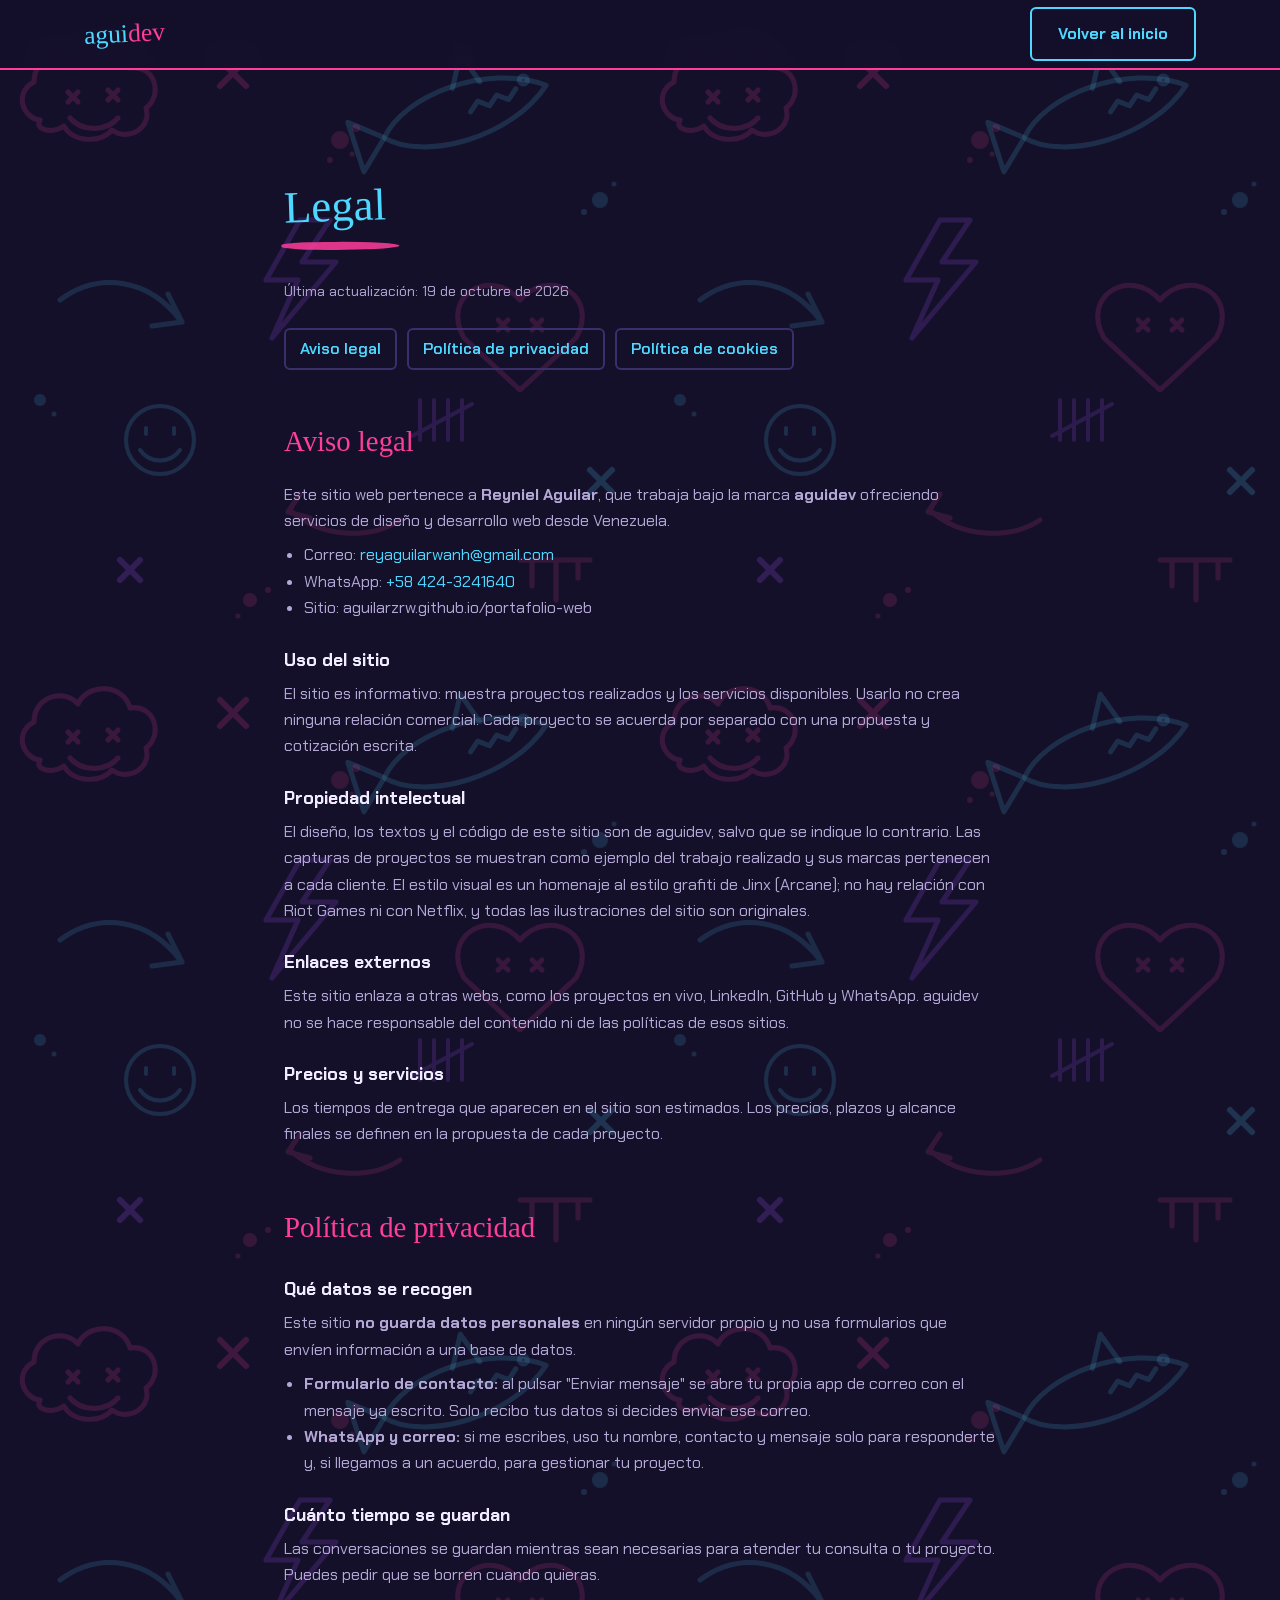
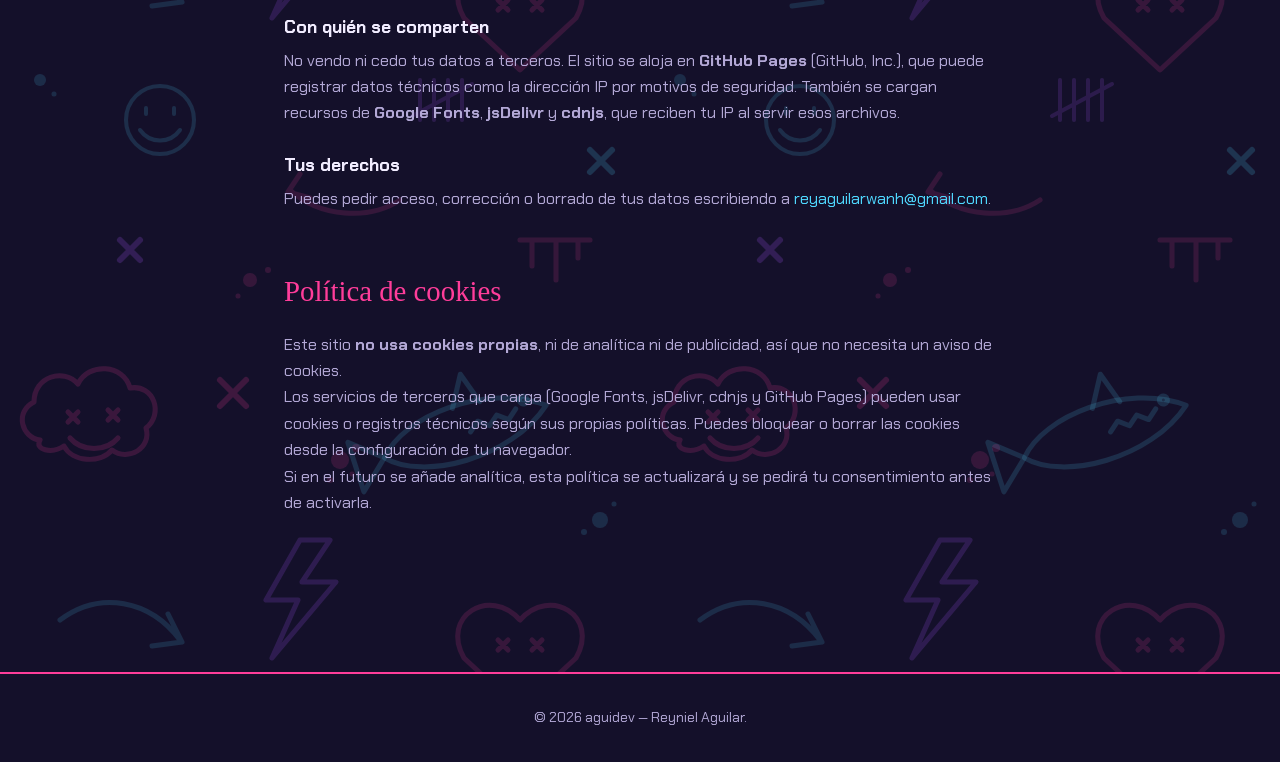
==== legal.html @ 686b88f2 "Fondo grafiti Jinx, nuevo titular, catálogo WhatsApp, página legal, SEO y Open Graph Co-Authored-By:" ====
<!DOCTYPE html>
<html lang="es">
<head>
<meta charset="UTF-8">
<meta name="viewport" content="width=device-width, initial-scale=1.0">
<title>Aviso legal, privacidad y cookies | aguidev</title>
<meta name="description" content="Aviso legal, política de privacidad y política de cookies del sitio de aguidev (Reyniel Aguilar).">
<meta name="robots" content="index, follow">
<meta name="theme-color" content="#14102a">
<link rel="canonical" href="https://aguilarzrw.github.io/portafolio-web/legal.html">
<link rel="stylesheet" href="css/styles.css?v=4">
<link rel="icon" type="image/png" href="assets/img/favicon.png">
<link rel="preconnect" href="https://fonts.googleapis.com">
<link rel="preconnect" href="https://fonts.gstatic.com" crossorigin>
<link href="https://fonts.googleapis.com/css2?family=Chakra+Petch:wght@400;500;600;700&family=Permanent+Marker&display=swap" rel="stylesheet">
</head>
<body>

<header class="navbar">
  <div class="container navbar__inner">
    <a href="./" class="logo">agui<span>dev</span></a>
    <a href="./" class="btn btn--ghost">Volver al inicio</a>
  </div>
</header>

<main class="section legal">
  <div class="container">
    <h1 class="section__title">Legal</h1>
    <p class="legal__updated">Última actualización: 19 de octubre de 2026</p>

    <nav class="legal__toc" aria-label="Secciones">
      <a href="#aviso-legal">Aviso legal</a>
      <a href="#privacidad">Política de privacidad</a>
      <a href="#cookies">Política de cookies</a>
    </nav>

    <section id="aviso-legal">
      <h2>Aviso legal</h2>
      <p>Este sitio web pertenece a <strong>Reyniel Aguilar</strong>, que trabaja
         bajo la marca <strong>aguidev</strong> ofreciendo servicios de diseño y
         desarrollo web desde Venezuela.</p>
      <ul>
        <li>Correo: <a href="mailto:reyaguilarwanh@gmail.com">reyaguilarwanh@gmail.com</a></li>
        <li>WhatsApp: <a href="https://wa.me/584243241640" target="_blank" rel="noopener">+58 424-3241640</a></li>
        <li>Sitio: aguilarzrw.github.io/portafolio-web</li>
      </ul>

      <h3>Uso del sitio</h3>
      <p>El sitio es informativo: muestra proyectos realizados y los servicios
         disponibles. Usarlo no crea ninguna relación comercial. Cada proyecto
         se acuerda por separado con una propuesta y cotización escrita.</p>

      <h3>Propiedad intelectual</h3>
      <p>El diseño, los textos y el código de este sitio son de aguidev, salvo
         que se indique lo contrario. Las capturas de proyectos se muestran como
         ejemplo del trabajo realizado y sus marcas pertenecen a cada cliente.
         El estilo visual es un homenaje al estilo grafiti de Jinx (Arcane); no
         hay relación con Riot Games ni con Netflix, y todas las ilustraciones
         del sitio son originales.</p>

      <h3>Enlaces externos</h3>
      <p>Este sitio enlaza a otras webs, como los proyectos en vivo, LinkedIn,
         GitHub y WhatsApp. aguidev no se hace responsable del contenido ni de
         las políticas de esos sitios.</p>

      <h3>Precios y servicios</h3>
      <p>Los tiempos de entrega que aparecen en el sitio son estimados. Los
         precios, plazos y alcance finales se definen en la propuesta de cada
         proyecto.</p>
    </section>

    <section id="privacidad">
      <h2>Política de privacidad</h2>

      <h3>Qué datos se recogen</h3>
      <p>Este sitio <strong>no guarda datos personales</strong> en ningún
         servidor propio y no usa formularios que envíen información a una base
         de datos.</p>
      <ul>
        <li><strong>Formulario de contacto:</strong> al pulsar "Enviar mensaje" se
            abre tu propia app de correo con el mensaje ya escrito. Solo recibo
            tus datos si decides enviar ese correo.</li>
        <li><strong>WhatsApp y correo:</strong> si me escribes, uso tu nombre,
            contacto y mensaje solo para responderte y, si llegamos a un acuerdo,
            para gestionar tu proyecto.</li>
      </ul>

      <h3>Cuánto tiempo se guardan</h3>
      <p>Las conversaciones se guardan mientras sean necesarias para atender tu
         consulta o tu proyecto. Puedes pedir que se borren cuando quieras.</p>

      <h3>Con quién se comparten</h3>
      <p>No vendo ni cedo tus datos a terceros. El sitio se aloja en
         <strong>GitHub Pages</strong> (GitHub, Inc.), que puede registrar datos
         técnicos como la dirección IP por motivos de seguridad. También se cargan
         recursos de <strong>Google Fonts</strong>, <strong>jsDelivr</strong> y
         <strong>cdnjs</strong>, que reciben tu IP al servir esos archivos.</p>

      <h3>Tus derechos</h3>
      <p>Puedes pedir acceso, corrección o borrado de tus datos escribiendo a
         <a href="mailto:reyaguilarwanh@gmail.com">reyaguilarwanh@gmail.com</a>.</p>
    </section>

    <section id="cookies">
      <h2>Política de cookies</h2>
      <p>Este sitio <strong>no usa cookies propias</strong>, ni de analítica ni
         de publicidad, así que no necesita un aviso de cookies.</p>
      <p>Los servicios de terceros que carga (Google Fonts, jsDelivr, cdnjs y
         GitHub Pages) pueden usar cookies o registros técnicos según sus propias
         políticas. Puedes bloquear o borrar las cookies desde la configuración
         de tu navegador.</p>
      <p>Si en el futuro se añade analítica, esta política se actualizará y se
         pedirá tu consentimiento antes de activarla.</p>
    </section>
  </div>
</main>

<footer class="footer">
  <div class="container">
    <p>&copy; 2026 aguidev — Reyniel Aguilar.</p>
  </div>
</footer>

</body>
</html>
---- css/styles.css ----
/* ===== Variables — estilo Jinx (Arcane): tinta de Zaun + neón rosa/azul ===== */
:root {
  --bg: #14102a;        /* tinta violeta de Zaun */
  --bg-alt: #1c1638;
  --card: #221b44;
  --text: #f1ecff;
  --text-muted: #b3a8d6;
  --accent: #ff3d9a;    /* rosa grafiti */
  --accent-2: #4fd8ff;  /* azul pelo de Jinx */
  --shimmer: #a855ff;   /* morado shimmer */
  --border: #3a2f6b;
  --radius: 6px;
  --max-width: 1160px;
  --font-body: "Chakra Petch", system-ui, -apple-system, Arial, sans-serif;
  --font-display: "Permanent Marker", "Comic Sans MS", cursive;
}

* { box-sizing: border-box; margin: 0; padding: 0; }

html { scroll-behavior: smooth; }

body {
  font-family: var(--font-body);
  background: url("../assets/img/graffiti.svg") 0 0 / 640px, var(--bg);
  color: var(--text);
  line-height: 1.65;
}

img { max-width: 100%; display: block; }
a { color: inherit; text-decoration: none; }

:focus-visible {
  outline: 2px dashed var(--accent-2);
  outline-offset: 3px;
}

::selection { background: var(--accent); color: var(--bg); }

.container {
  max-width: var(--max-width);
  margin: 0 auto;
  padding: 0 24px;
}

/* ===== Navbar ===== */
.navbar {
  position: sticky;
  top: 0;
  z-index: 100;
  background: rgba(20, 16, 42, 0.86);
  backdrop-filter: blur(10px);
  border-bottom: 2px solid var(--accent);
}

.navbar__inner {
  display: flex;
  align-items: center;
  justify-content: space-between;
  height: 68px;
}

.logo {
  font-family: var(--font-display);
  font-size: 1.6rem;
  color: var(--accent-2);
  transform: rotate(-3deg);
  display: inline-block;
}

.logo span { color: var(--accent); }

.nav-links {
  display: flex;
  gap: 28px;
}

.nav-links a {
  font-size: 0.95rem;
  font-weight: 600;
  color: var(--text-muted);
  position: relative;
  padding-bottom: 4px;
  transition: color 0.2s;
}

.nav-links a::after {
  content: "";
  position: absolute;
  left: 0;
  bottom: 0;
  width: 0;
  height: 3px;
  background: var(--accent);
  transform: skewX(-20deg);
  transition: width 0.25s ease;
}

.nav-links a:hover { color: var(--accent-2); }
.nav-links a:hover::after { width: 100%; }

.nav-toggle {
  display: none;
  flex-direction: column;
  gap: 5px;
  background: none;
  border: none;
  cursor: pointer;
}

.nav-toggle span {
  width: 24px;
  height: 2px;
  background: var(--accent-2);
}

/* ===== Hero — la pared de grafiti ===== */
.hero {
  position: relative;
  min-height: 88vh;
  display: flex;
  align-items: center;
  overflow: hidden;
  padding: 64px 0;
  background:
    radial-gradient(circle at 85% 15%, rgba(168, 85, 255, 0.28), transparent 45%),
    radial-gradient(circle at 10% 90%, rgba(255, 61, 154, 0.18), transparent 40%),
    url("../assets/img/graffiti.svg") 120px 80px / 640px,
    var(--bg);
}

.hero-doodle {
  position: absolute;
  fill: none;
  stroke: var(--accent);
  stroke-width: 6;
  stroke-linecap: round;
  stroke-linejoin: round;
  opacity: 0.5;
  pointer-events: none;
  z-index: 0;
  width: 300px;
  top: 2%;
  left: 38%;
  transform: rotate(12deg);
  filter: drop-shadow(0 0 10px rgba(255, 61, 154, 0.6));
  stroke-dasharray: 1400;
  stroke-dashoffset: 1400;
  animation: spray 1.6s 0.5s ease-out forwards;
}

.hero-doodle--x {
  width: 90px;
  top: auto;
  left: 3%;
  bottom: 6%;
  stroke: var(--accent-2);
  stroke-width: 10;
  transform: rotate(-8deg);
  filter: drop-shadow(0 0 8px rgba(79, 216, 255, 0.6));
  animation-delay: 1.6s;
}

@keyframes spray { to { stroke-dashoffset: 0; } }

.hero__inner {
  position: relative;
  z-index: 1;
  display: grid;
  grid-template-columns: 1fr 1.05fr;
  gap: 56px;
  align-items: center;
}

.hero__title {
  font-family: var(--font-display);
  font-weight: 400;
  font-size: clamp(2.3rem, 5vw, 3.9rem);
  line-height: 1.12;
  color: var(--accent-2);
  text-shadow: 3px 3px 0 var(--accent);
  transform: rotate(-2deg);
}

.hero__hi {
  display: block;
  font-size: 0.5em;
  color: var(--text);
  text-shadow: none;
  margin-bottom: 10px;
}

.hero__text {
  margin-top: 28px;
  color: var(--text-muted);
  max-width: 460px;
  font-size: 1.05rem;
  line-height: 1.7;
}

.hero__actions {
  display: flex;
  gap: 16px;
  margin-top: 32px;
  flex-wrap: wrap;
}

/* Capturas apiladas como pósters pegados en la pared */
.hero__stack {
  position: relative;
  display: block;
  aspect-ratio: 1200 / 760;
}

.hero__shot {
  position: absolute;
  width: 88%;
  height: auto;
  border: 3px solid var(--text);
  border-radius: var(--radius);
  transition: transform 0.25s ease;
}

.hero__shot--back {
  top: 0;
  right: 0;
  transform: rotate(5deg);
  box-shadow: 8px 8px 0 var(--shimmer);
}

.hero__shot--front {
  bottom: 0;
  left: 0;
  transform: rotate(-4deg);
  box-shadow: 8px 8px 0 var(--accent);
}

.hero__stack:hover .hero__shot--back  { transform: rotate(8deg) translate(10px, -10px); }
.hero__stack:hover .hero__shot--front { transform: rotate(-6deg) translate(-10px, 6px); }

.hero__sticker {
  position: absolute;
  right: 2%;
  bottom: 4%;
  z-index: 2;
  font-family: var(--font-display);
  font-size: 1.15rem;
  color: var(--bg);
  background: var(--accent-2);
  padding: 8px 16px;
  border-radius: var(--radius);
  transform: rotate(-8deg);
  box-shadow: 4px 4px 0 var(--accent);
}

/* RGB partido estilo flashback (lo activa JS) */
.is-glitching {
  animation: glitch 0.5s steps(2, end);
}

@keyframes glitch {
  0%   { text-shadow: -6px 0 var(--accent), 6px 0 var(--accent-2); translate: 4px 0; }
  25%  { text-shadow: 5px 2px var(--accent), -5px -2px var(--accent-2); translate: -6px 1px; clip-path: inset(10% 0 40% 0); }
  50%  { text-shadow: -3px 0 var(--shimmer), 3px 0 var(--accent-2); translate: 3px -1px; clip-path: inset(50% 0 5% 0); }
  75%  { text-shadow: 4px 0 var(--accent), -4px 0 var(--accent-2); translate: -2px 0; clip-path: none; }
  100% { text-shadow: 3px 3px 0 var(--accent); translate: 0 0; }
}

/* Destello de pantalla completa del "shock" inicial */
.shock {
  position: fixed;
  inset: 0;
  z-index: 200;
  pointer-events: none;
  opacity: 0;
  background:
    repeating-linear-gradient(0deg, rgba(0, 0, 0, 0.25) 0 2px, transparent 2px 4px),
    linear-gradient(115deg, var(--accent), var(--shimmer) 50%, var(--accent-2));
  mix-blend-mode: screen;
}

/* ===== Buttons ===== */
.btn {
  display: inline-block;
  padding: 12px 26px;
  border-radius: var(--radius);
  font-family: var(--font-body);
  font-weight: 700;
  font-size: 0.98rem;
  transition: transform 0.15s, box-shadow 0.15s, background 0.2s, color 0.2s;
}

.btn--primary {
  background: var(--accent);
  color: var(--bg);
  box-shadow: 4px 4px 0 var(--accent-2);
}

.btn--primary:hover {
  transform: translate(-2px, -2px) rotate(-1deg);
  box-shadow: 6px 6px 0 var(--accent-2);
}

.btn--ghost {
  border: 2px solid var(--accent-2);
  color: var(--accent-2);
  background: transparent;
}

.btn--ghost:hover {
  background: var(--accent-2);
  color: var(--bg);
  transform: rotate(1deg);
}

/* ===== Casos de proyectos ===== */
.case {
  display: grid;
  grid-template-columns: 1.25fr 1fr;
  gap: 48px;
  align-items: center;
  margin-bottom: 96px;
}

.case:last-child { margin-bottom: 0; }

.case--flip .case__media { order: 2; }

.case__media {
  display: block;
  border: 2px solid var(--accent-2);
  border-radius: var(--radius);
  overflow: hidden;
  background: var(--card);
  box-shadow: 10px 10px 0 var(--accent-2);
  transform: rotate(-1.2deg);
  transition: transform 0.2s ease, box-shadow 0.2s ease;
}

.case--flip .case__media {
  border-color: var(--accent);
  box-shadow: 10px 10px 0 var(--accent);
  transform: rotate(1.2deg);
}

.case__media:hover { transform: rotate(0) translate(-3px, -3px); }

.case__media img {
  width: 100%;
  height: auto;
  transition: filter 0.2s;
}

.case__media:hover img { animation: img-glitch 0.4s steps(2, end); }

@keyframes img-glitch {
  0%   { filter: hue-rotate(80deg) saturate(2); translate: 6px 0; }
  50%  { filter: invert(0.15) hue-rotate(-60deg); translate: -6px 0; }
  100% { filter: none; translate: 0 0; }
}

.case__bar {
  display: flex;
  align-items: center;
  gap: 6px;
  padding: 9px 14px;
  font-size: 0.8rem;
  color: var(--text-muted);
  background: var(--bg-alt);
  border-bottom: 2px solid var(--border);
  white-space: nowrap;
  overflow: hidden;
  text-overflow: ellipsis;
}

.case__bar i {
  width: 10px;
  height: 10px;
  flex: 0 0 10px;
  border-radius: 50%;
  background: var(--border);
}

.case__bar i:first-child { background: var(--accent); }
.case__bar i:nth-child(2) { background: var(--shimmer); margin-right: 8px; }
.case__bar i:nth-child(3) { display: none; }

.case__type {
  font-family: var(--font-display);
  color: var(--accent);
  font-size: 1.05rem;
  margin-bottom: 4px;
}

.case__body h3 {
  font-size: clamp(1.5rem, 2.6vw, 2rem);
  line-height: 1.15;
  margin-bottom: 14px;
}

.case__body > p:not(.case__type) {
  color: var(--text-muted);
  max-width: 46ch;
}

.case__tags {
  list-style: none;
  display: flex;
  flex-wrap: wrap;
  gap: 8px;
  margin: 20px 0 26px;
}

.case__tags li {
  font-size: 0.85rem;
  font-weight: 600;
  padding: 4px 12px;
  border: 1.5px solid var(--border);
  border-radius: var(--radius);
  color: var(--accent-2);
}

/* ===== Sections ===== */
.section {
  position: relative;
  overflow: hidden;
  padding: 100px 0;
}

.section--alt {
  background: url("../assets/img/graffiti.svg") 320px 200px / 640px, var(--bg-alt);
  border-top: 2px dashed var(--border);
  border-bottom: 2px dashed var(--border);
}

.section__title {
  font-family: var(--font-display);
  font-weight: 400;
  font-size: clamp(2rem, 4.5vw, 2.8rem);
  color: var(--accent-2);
  display: inline-block;
  rotate: -2deg;
  margin-bottom: 36px;
  position: relative;
}

/* Trazo de spray bajo cada título */
.section__title::after {
  content: "";
  position: absolute;
  left: -4px;
  right: -12px;
  bottom: -6px;
  height: 8px;
  background: var(--accent);
  border-radius: 40% 60% 50% 50%;
  transform: rotate(1.5deg);
  opacity: 0.85;
  z-index: -1;
}

.section__text {
  color: var(--text-muted);
  max-width: 640px;
  margin-bottom: 28px;
  line-height: 1.75;
}

/* Tags de grafiti pintados en la pared */
.tag {
  position: absolute;
  z-index: 0;
  pointer-events: none;
  font-family: var(--font-display);
  font-size: clamp(2.6rem, 7vw, 5.5rem);
  line-height: 1;
  white-space: nowrap;
  color: transparent;
  -webkit-text-stroke: 2px var(--c, var(--accent));
  opacity: 0.35;
  rotate: -10deg;
}

.tag--boom   { --c: var(--accent);   top: 40px;  right: 4%; }
.tag--bang   { --c: var(--accent-2); top: 60px;  right: 6%; rotate: 8deg; }
.tag--was    { --c: var(--shimmer);  bottom: 30px; right: 3%; font-size: clamp(1.8rem, 4vw, 3rem); }

.section > .container { position: relative; z-index: 1; }

/* ===== Skills con iconos ===== */
.skills {
  display: flex;
  flex-wrap: wrap;
  gap: 14px;
}

.skill-item {
  display: flex;
  align-items: center;
  gap: 10px;
  padding: 10px 18px;
  background: var(--card);
  border: 2px solid var(--border);
  border-radius: var(--radius);
  font-size: 0.95rem;
  font-weight: 600;
  transition: transform 0.15s, border-color 0.2s, box-shadow 0.15s;
}

.skill-item i { font-size: 1.3rem; }

.skill-item:nth-child(odd):hover  { transform: rotate(-3deg); border-color: var(--accent);   box-shadow: 4px 4px 0 var(--accent); }
.skill-item:nth-child(even):hover { transform: rotate(3deg);  border-color: var(--accent-2); box-shadow: 4px 4px 0 var(--accent-2); }

/* ===== Servicios ===== */
.services {
  display: grid;
  grid-template-columns: repeat(3, 1fr);
  gap: 24px;
}

.service {
  background: var(--card);
  border: 2px solid var(--border);
  border-top: 6px solid var(--c);
  border-radius: var(--radius);
  padding: 28px 26px;
  display: flex;
  flex-direction: column;
  gap: 10px;
  transition: transform 0.15s, box-shadow 0.15s;
}

.service--pink   { --c: var(--accent); }
.service--blue   { --c: var(--accent-2); }
.service--purple { --c: var(--shimmer); }

.service:hover { transform: translate(-3px, -3px); box-shadow: 6px 6px 0 var(--c); }

.service h3 {
  font-family: var(--font-display);
  font-weight: 400;
  font-size: 1.4rem;
  color: var(--c);
}

.service p { color: var(--text-muted); }

.service .service__meta {
  margin-top: auto;
  padding-top: 12px;
  border-top: 1px dashed var(--border);
  font-size: 0.88rem;
  color: var(--text);
}

.process__title {
  font-size: 1.3rem;
  margin: 64px 0 20px;
}

.process {
  list-style: none;
  counter-reset: step;
  display: grid;
  grid-template-columns: repeat(5, 1fr);
  gap: 16px;
}

.process li {
  counter-increment: step;
  position: relative;
  padding-top: 52px;
  color: var(--text-muted);
  font-size: 0.92rem;
}

.process li::before {
  content: counter(step);
  position: absolute;
  top: 0;
  left: 0;
  font-family: var(--font-display);
  font-size: 2rem;
  line-height: 1;
  color: var(--accent);
}

.process li::after {
  content: "";
  position: absolute;
  top: 16px;
  left: 36px;
  right: -8px;
  border-top: 2px dashed var(--border);
}

.process li:last-child::after { display: none; }

.process strong {
  display: block;
  color: var(--text);
  margin-bottom: 4px;
}

/* ===== Sobre mí ===== */
.about {
  display: grid;
  grid-template-columns: 1.2fr 1fr;
  gap: 48px;
  align-items: center;
}

/* ===== Contact ===== */
.contact-grid {
  display: grid;
  grid-template-columns: repeat(auto-fit, minmax(320px, 1fr));
  gap: 28px;
  align-items: start;
}

.contact-card,
.contact-form {
  background: var(--card);
  border: 2px solid var(--border);
  border-radius: var(--radius);
  padding: 40px;
}

.contact-card__primary {
  display: grid;
  grid-template-columns: repeat(auto-fit, minmax(240px, 1fr));
  gap: 16px;
}

.contact-btn {
  display: flex;
  align-items: center;
  gap: 16px;
  padding: 18px 22px;
  border-radius: var(--radius);
  color: var(--bg);
  transition: transform 0.15s, box-shadow 0.15s;
}

.contact-btn:hover { transform: translate(-2px, -2px) rotate(-1deg); }

.contact-btn__icon {
  width: 42px;
  height: 42px;
  flex: 0 0 42px;
  border: 2px solid currentColor;
  border-radius: var(--radius);
  display: flex;
  align-items: center;
  justify-content: center;
}

.contact-btn__icon svg { width: 22px; height: 22px; }

.contact-btn strong {
  display: block;
  font-size: 0.98rem;
  font-weight: 700;
  line-height: 1.3;
}

.contact-btn em {
  display: block;
  font-style: normal;
  font-size: 0.85rem;
  margin-top: 2px;
  word-break: break-all;
}

.contact-btn--mail {
  background: var(--accent);
  box-shadow: 5px 5px 0 var(--accent-2);
}

.contact-btn--whatsapp {
  background: var(--accent-2);
  box-shadow: 5px 5px 0 var(--accent);
}

.contact-card__secondary {
  display: flex;
  flex-wrap: wrap;
  gap: 12px;
  margin-top: 24px;
  padding-top: 20px;
  border-top: 2px dashed var(--border);
}

.contact-chip {
  display: flex;
  align-items: center;
  gap: 8px;
  padding: 9px 16px;
  border: 2px solid var(--border);
  border-radius: var(--radius);
  font-size: 0.9rem;
  font-weight: 600;
  color: var(--text);
  transition: border-color 0.2s, background 0.2s, color 0.2s, transform 0.15s;
}

.contact-chip svg { width: 16px; height: 16px; }

.contact-chip--active:hover {
  border-color: var(--shimmer);
  background: var(--shimmer);
  color: var(--bg);
  transform: rotate(-2deg);
}

/* ===== Formulario de contacto ===== */
.contact-form {
  display: flex;
  flex-direction: column;
  gap: 18px;
  box-shadow: 8px 8px 0 var(--shimmer);
}

.contact-form__field {
  display: flex;
  flex-direction: column;
  gap: 8px;
}

.contact-form__field label {
  font-size: 0.95rem;
  font-weight: 600;
  color: var(--accent-2);
}

.contact-form__field input,
.contact-form__field textarea {
  font-family: var(--font-body);
  font-size: 0.98rem;
  color: var(--text);
  background: var(--bg);
  border: 2px solid var(--border);
  border-radius: var(--radius);
  padding: 12px 16px;
  resize: vertical;
  transition: border-color 0.2s, box-shadow 0.2s;
}

.contact-form__field input::placeholder,
.contact-form__field textarea::placeholder { color: #7d72a8; }

.contact-form__field input:focus,
.contact-form__field textarea:focus {
  outline: none;
  border-color: var(--accent);
  box-shadow: 4px 4px 0 var(--accent);
}

.contact-form__submit {
  border: none;
  cursor: pointer;
  align-self: flex-start;
}

.contact-form__note {
  font-size: 0.85rem;
  color: var(--text-muted);
  margin-top: -6px;
}

/* ===== Footer ===== */
.footer {
  padding: 32px 0;
  text-align: center;
  color: var(--text-muted);
  font-size: 0.88rem;
  border-top: 2px solid var(--accent);
  background: var(--bg);
}

.footer__legal {
  display: flex;
  justify-content: center;
  flex-wrap: wrap;
  gap: 8px 20px;
  margin-top: 10px;
}

.footer__legal a:hover { color: var(--accent-2); text-decoration: underline; }

/* ===== Página legal ===== */
.legal .container { max-width: 760px; }

.legal__updated { color: var(--text-muted); font-size: 0.9rem; }

.legal__toc {
  display: flex;
  flex-wrap: wrap;
  gap: 10px;
  margin: 24px 0 48px;
}

.legal__toc a {
  padding: 6px 14px;
  border: 2px solid var(--border);
  border-radius: var(--radius);
  font-weight: 600;
}

.legal__toc a:hover { border-color: var(--accent); color: var(--accent); }

.legal section { margin-bottom: 56px; scroll-margin-top: 90px; }

.legal h2 {
  font-family: var(--font-display);
  font-weight: 400;
  font-size: 1.8rem;
  color: var(--accent);
  margin-bottom: 16px;
}

.legal h3 { font-size: 1.1rem; margin: 24px 0 6px; }

.legal p,
.legal li { color: var(--text-muted); }

.legal ul { padding-left: 20px; margin: 8px 0; }

.legal a { color: var(--accent-2); }

/* ===== Responsive ===== */
@media (max-width: 960px) {
  .hero__inner,
  .case,
  .about { grid-template-columns: 1fr; }

  .case--flip .case__media { order: 0; }
  .case { gap: 28px; margin-bottom: 72px; }

  .services { grid-template-columns: 1fr 1fr; }
  .process { grid-template-columns: 1fr; gap: 20px; }
  .process li { padding: 0 0 0 52px; }
  .process li::after { display: none; }

  .hero__stack { max-width: 560px; }
  .hero-doodle { width: 200px; left: auto; right: 2%; opacity: 0.3; }
  .hero-doodle--x { display: none; }
}

@media (max-width: 768px) {
  .nav-links {
    position: fixed;
    top: 68px;
    left: 0;
    right: 0;
    flex-direction: column;
    background: var(--bg);
    padding: 20px 24px;
    border-bottom: 2px solid var(--accent);
    transform: translateY(-150%);
    transition: transform 0.25s ease;
  }

  .nav-links.is-open { transform: translateY(0); }

  .nav-toggle { display: flex; }

  .hero {
    padding: 40px 0 56px;
    min-height: auto;
  }

  .section { padding: 72px 0; }

  .services { grid-template-columns: 1fr; }

  .contact-card,
  .contact-form { padding: 28px 22px; }

  .contact-grid { grid-template-columns: 1fr; }
}

@media (prefers-reduced-motion: reduce) {
  html { scroll-behavior: auto; }
  .hero-doodle { animation: none; stroke-dashoffset: 0; }
  .is-glitching, .case__media:hover img { animation: none; }
  *, *::before, *::after { transition-duration: 0.01ms !important; }
}
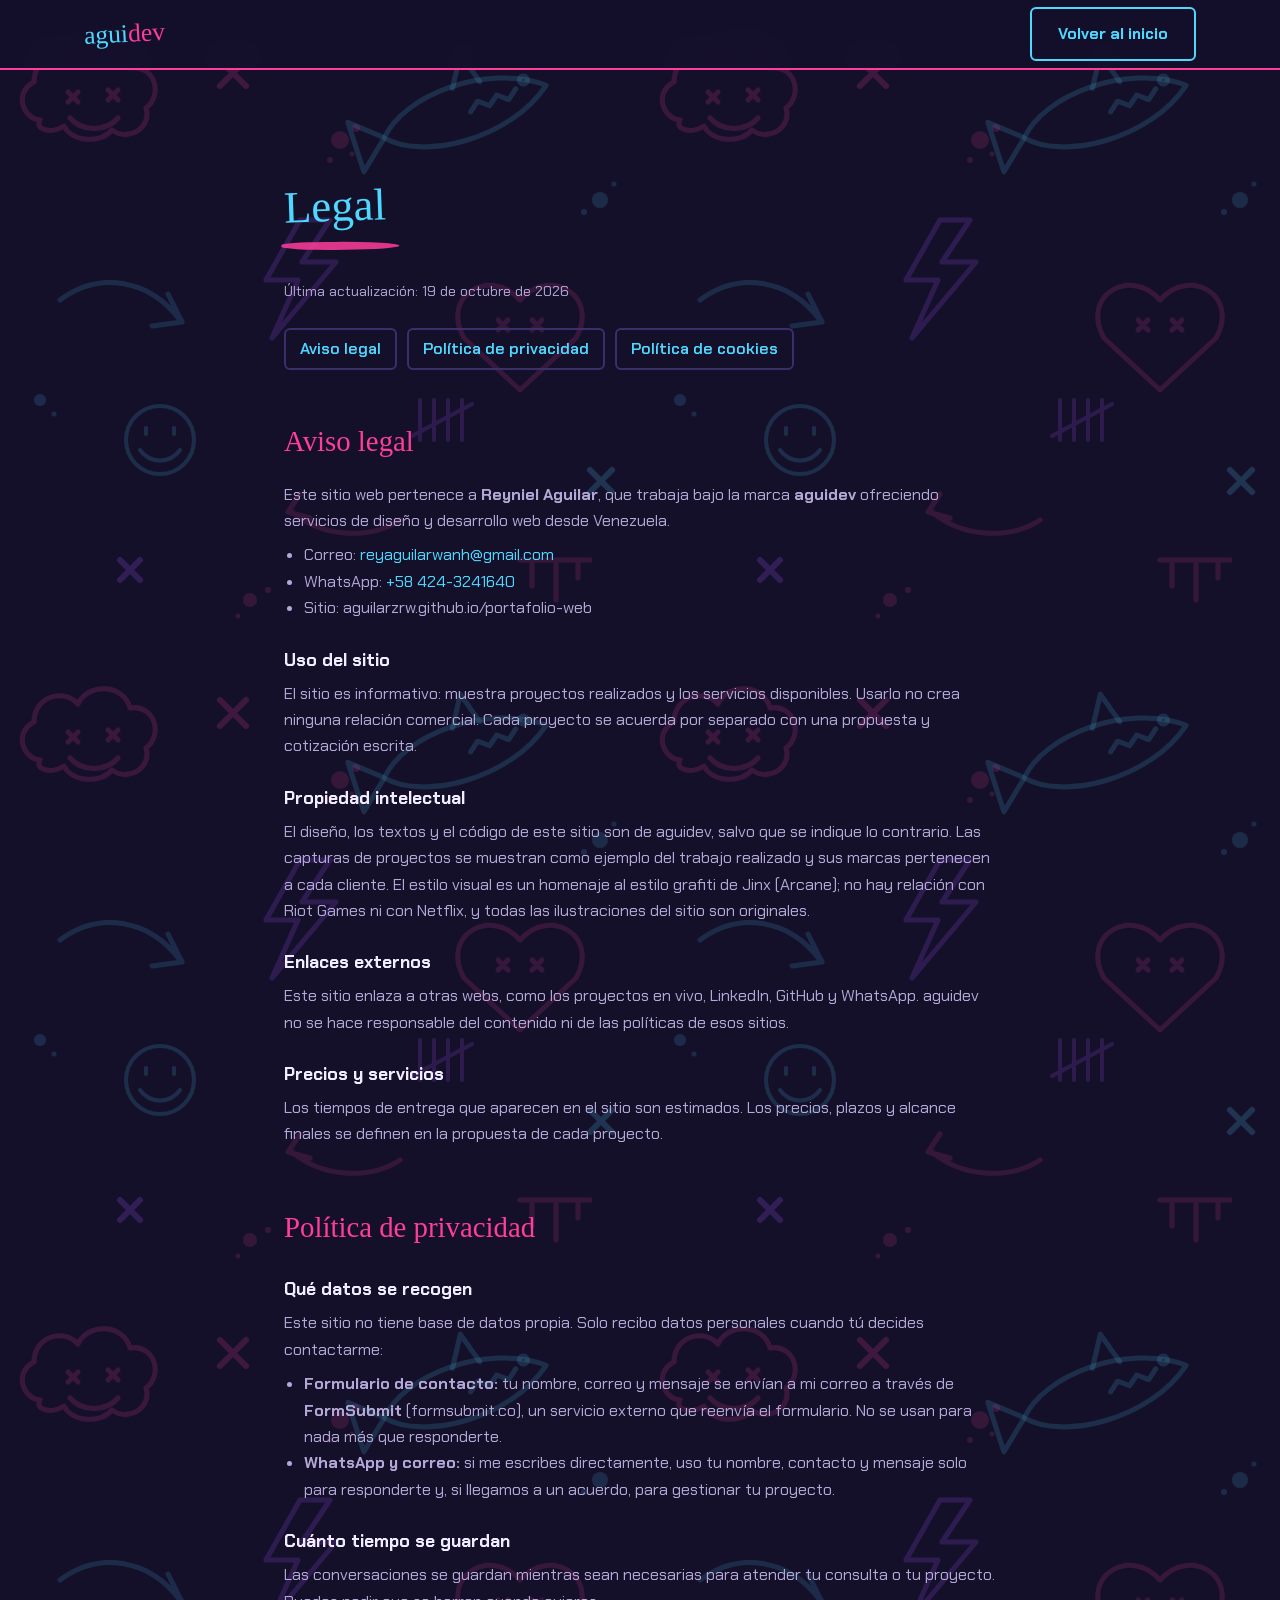
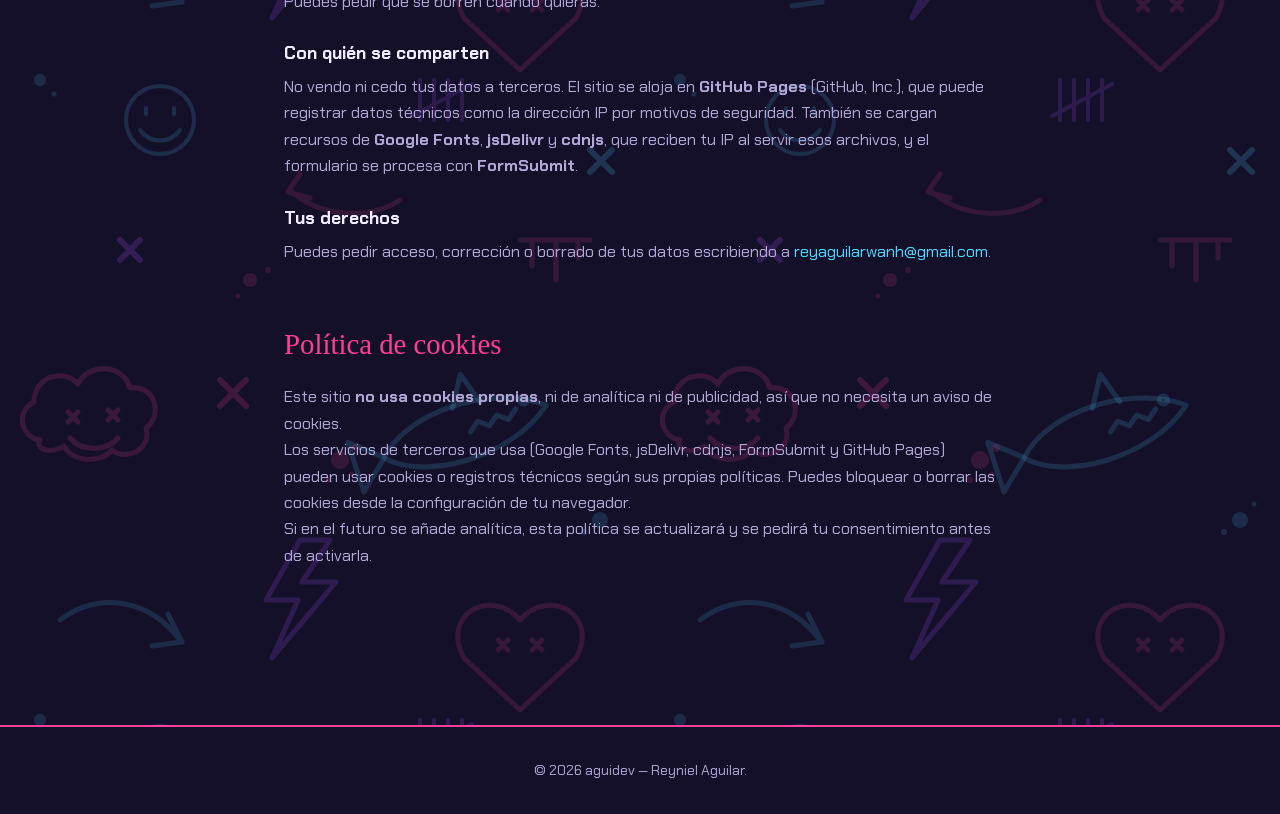
==== commit 482558e2: "Formulario que envía al correo con FormSubmit, barra de scroll neón y privacidad actualizada Co-Auth" ====
--- a/legal.html
+++ b/legal.html
@@ -8,7 +8,7 @@
 <meta name="robots" content="index, follow">
 <meta name="theme-color" content="#14102a">
 <link rel="canonical" href="https://aguilarzrw.github.io/portafolio-web/legal.html">
-<link rel="stylesheet" href="css/styles.css?v=4">
+<link rel="stylesheet" href="css/styles.css?v=5">
 <link rel="icon" type="image/png" href="assets/img/favicon.png">
 <link rel="preconnect" href="https://fonts.googleapis.com">
 <link rel="preconnect" href="https://fonts.gstatic.com" crossorigin>
@@ -73,16 +73,16 @@
       <h2>Política de privacidad</h2>
 
       <h3>Qué datos se recogen</h3>
-      <p>Este sitio <strong>no guarda datos personales</strong> en ningún
-         servidor propio y no usa formularios que envíen información a una base
-         de datos.</p>
+      <p>Este sitio no tiene base de datos propia. Solo recibo datos personales
+         cuando tú decides contactarme:</p>
       <ul>
-        <li><strong>Formulario de contacto:</strong> al pulsar "Enviar mensaje" se
-            abre tu propia app de correo con el mensaje ya escrito. Solo recibo
-            tus datos si decides enviar ese correo.</li>
-        <li><strong>WhatsApp y correo:</strong> si me escribes, uso tu nombre,
-            contacto y mensaje solo para responderte y, si llegamos a un acuerdo,
-            para gestionar tu proyecto.</li>
+        <li><strong>Formulario de contacto:</strong> tu nombre, correo y mensaje se
+            envían a mi correo a través de <strong>FormSubmit</strong>
+            (formsubmit.co), un servicio externo que reenvía el formulario. No se
+            usan para nada más que responderte.</li>
+        <li><strong>WhatsApp y correo:</strong> si me escribes directamente, uso
+            tu nombre, contacto y mensaje solo para responderte y, si llegamos a
+            un acuerdo, para gestionar tu proyecto.</li>
       </ul>
 
       <h3>Cuánto tiempo se guardan</h3>
@@ -94,7 +94,8 @@
          <strong>GitHub Pages</strong> (GitHub, Inc.), que puede registrar datos
          técnicos como la dirección IP por motivos de seguridad. También se cargan
          recursos de <strong>Google Fonts</strong>, <strong>jsDelivr</strong> y
-         <strong>cdnjs</strong>, que reciben tu IP al servir esos archivos.</p>
+         <strong>cdnjs</strong>, que reciben tu IP al servir esos archivos, y el
+         formulario se procesa con <strong>FormSubmit</strong>.</p>
 
       <h3>Tus derechos</h3>
       <p>Puedes pedir acceso, corrección o borrado de tus datos escribiendo a
@@ -105,8 +106,8 @@
       <h2>Política de cookies</h2>
       <p>Este sitio <strong>no usa cookies propias</strong>, ni de analítica ni
          de publicidad, así que no necesita un aviso de cookies.</p>
-      <p>Los servicios de terceros que carga (Google Fonts, jsDelivr, cdnjs y
-         GitHub Pages) pueden usar cookies o registros técnicos según sus propias
+      <p>Los servicios de terceros que usa (Google Fonts, jsDelivr, cdnjs,
+         FormSubmit y GitHub Pages) pueden usar cookies o registros técnicos según sus propias
          políticas. Puedes bloquear o borrar las cookies desde la configuración
          de tu navegador.</p>
       <p>Si en el futuro se añade analítica, esta política se actualizará y se
--- a/css/styles.css
+++ b/css/styles.css
@@ -33,6 +33,28 @@
   outline: 2px dashed var(--accent-2);
   outline-offset: 3px;
 }
+
+/* Barra de scroll: mecha neón rosa → azul */
+html {
+  scrollbar-color: var(--accent) var(--bg);
+  scrollbar-width: thin;
+}
+
+::-webkit-scrollbar { width: 12px; height: 12px; }
+
+::-webkit-scrollbar-track {
+  background: repeating-linear-gradient(-45deg, var(--bg) 0 8px, var(--bg-alt) 8px 16px);
+  border-left: 1px solid var(--border);
+}
+
+::-webkit-scrollbar-thumb {
+  background: linear-gradient(180deg, var(--accent), var(--shimmer) 55%, var(--accent-2));
+  border: 3px solid var(--bg);
+  border-radius: 2px;
+  box-shadow: 0 0 8px var(--accent);
+}
+
+::-webkit-scrollbar-thumb:hover { background: linear-gradient(180deg, var(--accent-2), var(--accent)); }
 
 ::selection { background: var(--accent); color: var(--bg); }
 
@@ -762,6 +784,14 @@
   align-self: flex-start;
 }
 
+.contact-form__honey { display: none; }
+
+.contact-form__submit:disabled { opacity: 0.7; cursor: wait; }
+
+.contact-form__note.is-ok    { color: var(--accent-2); font-weight: 600; }
+.contact-form__note.is-error { color: var(--accent); font-weight: 600; }
+.contact-form__note a { text-decoration: underline; }
+
 .contact-form__note {
   font-size: 0.85rem;
   color: var(--text-muted);
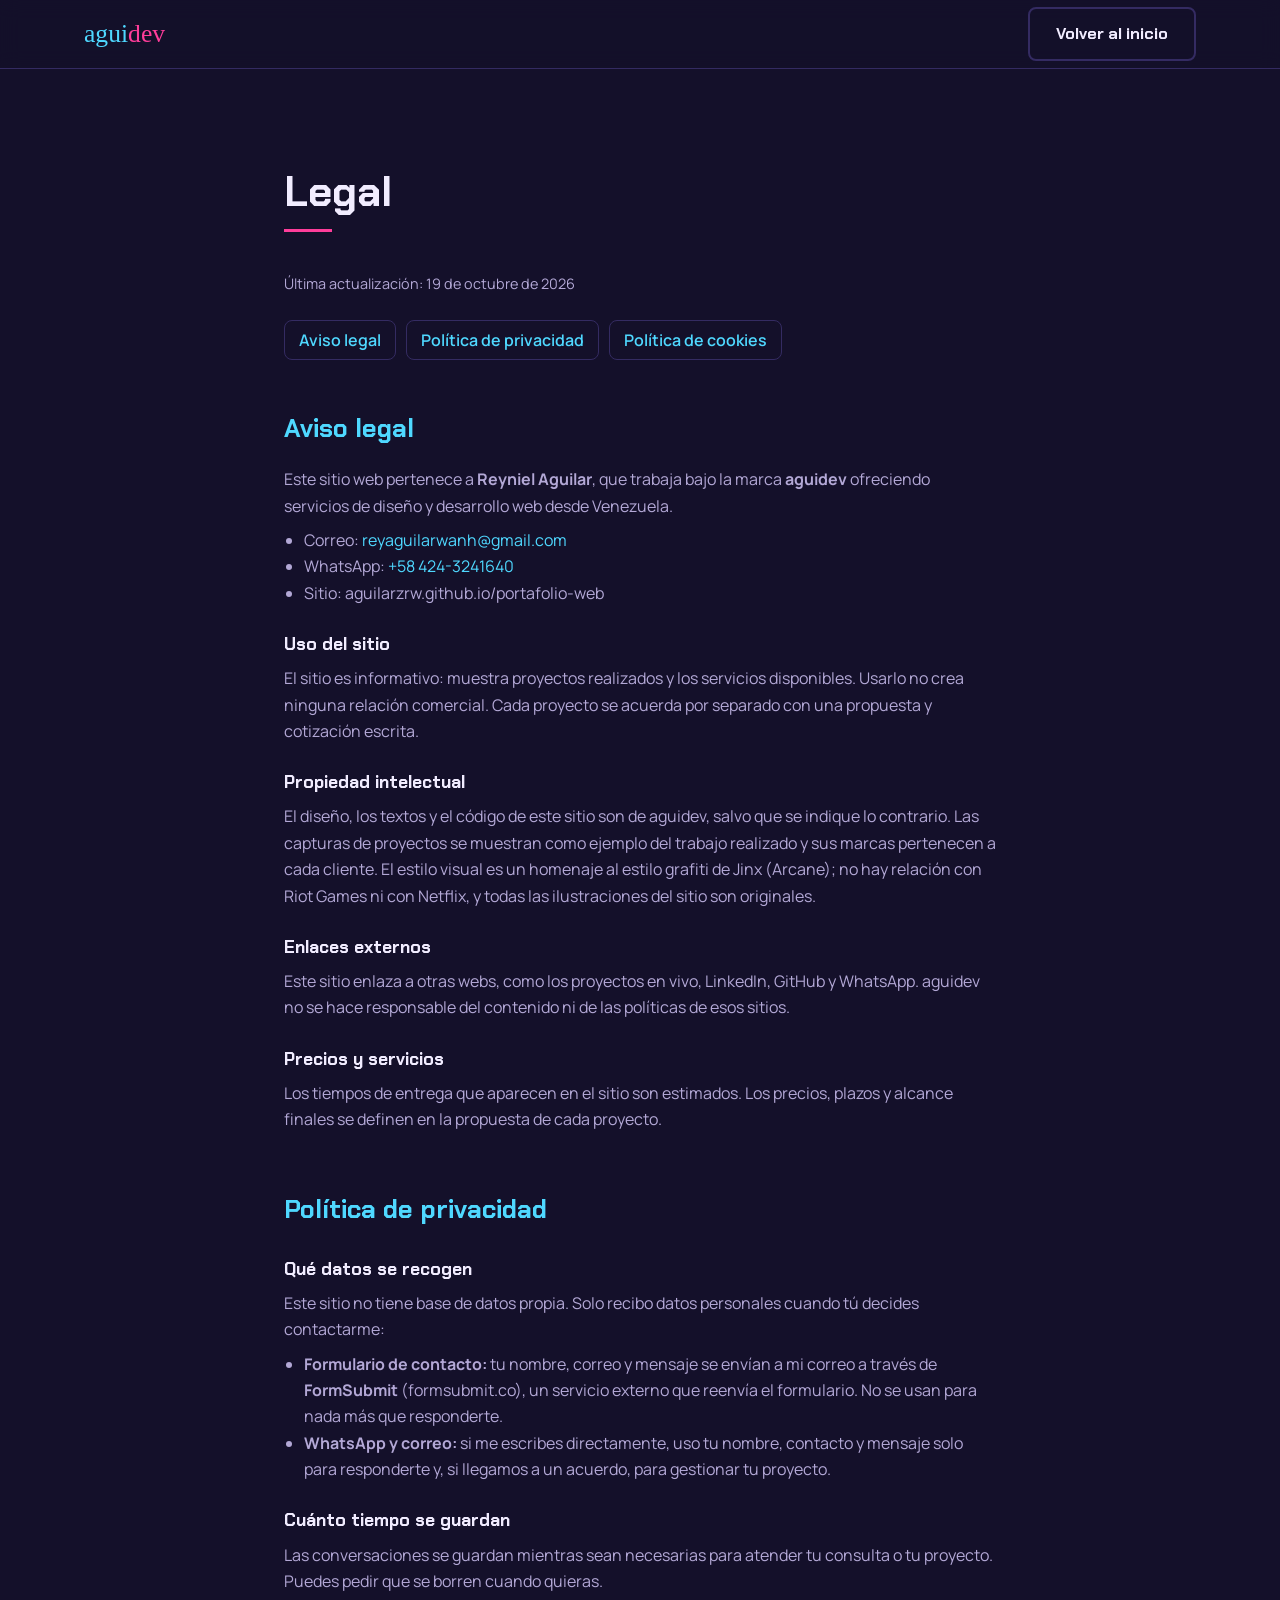
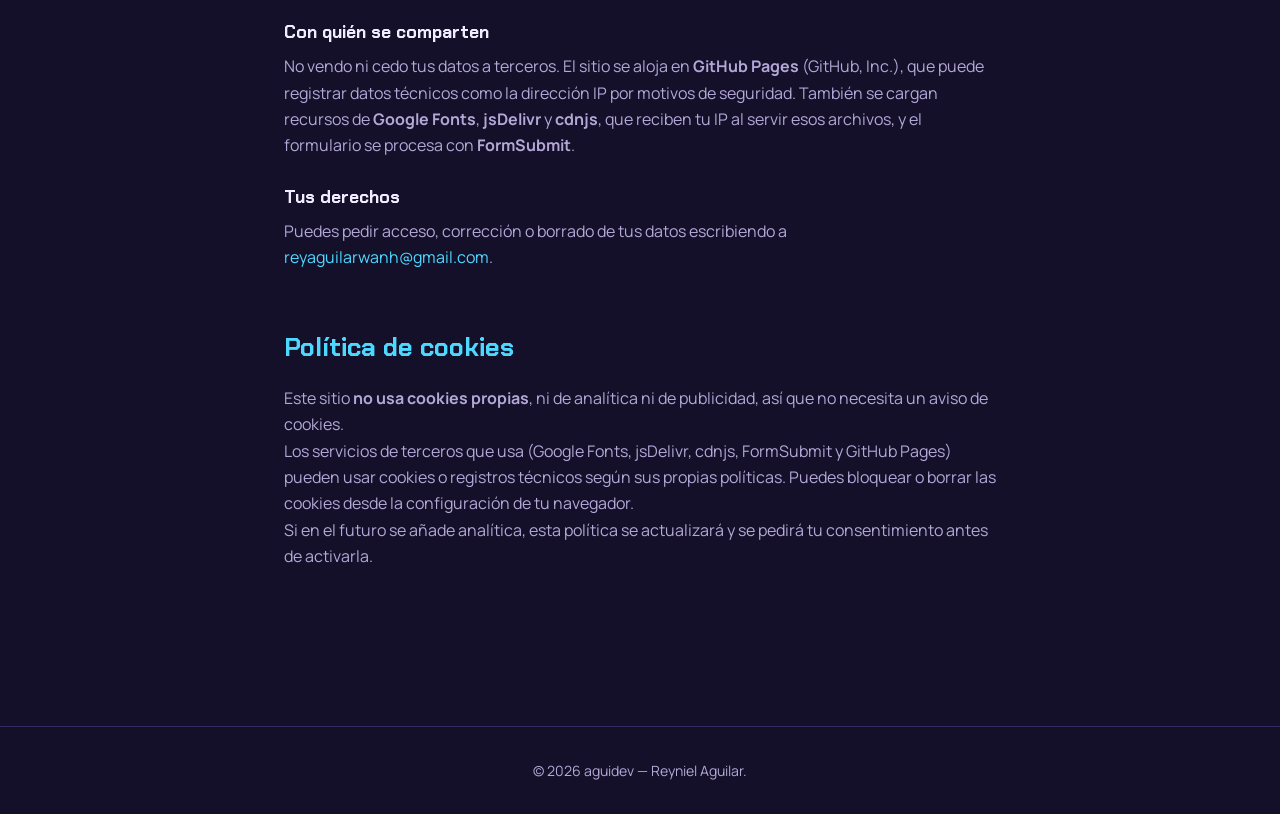
==== commit 3f704c52: "Rediseño Jinx con traje: jerarquía de color, tipografía profesional y movimiento sutil Co-Authored-B" ====
--- a/legal.html
+++ b/legal.html
@@ -8,11 +8,11 @@
 <meta name="robots" content="index, follow">
 <meta name="theme-color" content="#14102a">
 <link rel="canonical" href="https://aguilarzrw.github.io/portafolio-web/legal.html">
-<link rel="stylesheet" href="css/styles.css?v=5">
+<link rel="stylesheet" href="css/styles.css?v=7">
 <link rel="icon" type="image/png" href="assets/img/favicon.png">
 <link rel="preconnect" href="https://fonts.googleapis.com">
 <link rel="preconnect" href="https://fonts.gstatic.com" crossorigin>
-<link href="https://fonts.googleapis.com/css2?family=Chakra+Petch:wght@400;500;600;700&family=Permanent+Marker&display=swap" rel="stylesheet">
+<link href="https://fonts.googleapis.com/css2?family=Chakra+Petch:wght@600;700&family=Manrope:wght@400;500;600;700&family=Permanent+Marker&display=swap" rel="stylesheet">
 </head>
 <body>
 
--- a/css/styles.css
+++ b/css/styles.css
@@ -1,18 +1,19 @@
-/* ===== Variables — estilo Jinx (Arcane): tinta de Zaun + neón rosa/azul ===== */
+/* ===== Variables — Jinx con traje: tinta de Zaun, rosa solo para acciones, azul para detalles ===== */
 :root {
   --bg: #14102a;        /* tinta violeta de Zaun */
-  --bg-alt: #1c1638;
-  --card: #221b44;
+  --bg-alt: #1a1535;
+  --card: #201a40;
   --text: #f1ecff;
   --text-muted: #b3a8d6;
-  --accent: #ff3d9a;    /* rosa grafiti */
-  --accent-2: #4fd8ff;  /* azul pelo de Jinx */
-  --shimmer: #a855ff;   /* morado shimmer */
-  --border: #3a2f6b;
-  --radius: 6px;
+  --accent: #ff3d9a;    /* rosa: botones y llamadas a la acción */
+  --accent-2: #4fd8ff;  /* azul: detalles, etiquetas y enlaces */
+  --shimmer: #a855ff;   /* morado: solo en la barra de scroll y brillos de fondo */
+  --border: #342b62;
+  --radius: 10px;
   --max-width: 1160px;
-  --font-body: "Chakra Petch", system-ui, -apple-system, Arial, sans-serif;
-  --font-display: "Permanent Marker", "Comic Sans MS", cursive;
+  --font-body: "Manrope", system-ui, -apple-system, Arial, sans-serif;
+  --font-heading: "Chakra Petch", system-ui, -apple-system, Arial, sans-serif;
+  --font-marker: "Permanent Marker", "Comic Sans MS", cursive; /* firma: logo y una palabra del titular */
 }
 
 * { box-sizing: border-box; margin: 0; padding: 0; }
@@ -21,16 +22,18 @@
 
 body {
   font-family: var(--font-body);
-  background: url("../assets/img/graffiti.svg") 0 0 / 640px, var(--bg);
+  background: var(--bg);
   color: var(--text);
   line-height: 1.65;
 }
 
+h1, h2, h3 { font-family: var(--font-heading); font-weight: 700; }
+
 img { max-width: 100%; display: block; }
 a { color: inherit; text-decoration: none; }
 
 :focus-visible {
-  outline: 2px dashed var(--accent-2);
+  outline: 2px solid var(--accent-2);
   outline-offset: 3px;
 }
 
@@ -69,9 +72,9 @@
   position: sticky;
   top: 0;
   z-index: 100;
-  background: rgba(20, 16, 42, 0.86);
+  background: rgba(20, 16, 42, 0.88);
   backdrop-filter: blur(10px);
-  border-bottom: 2px solid var(--accent);
+  border-bottom: 1px solid var(--border);
 }
 
 .navbar__inner {
@@ -82,11 +85,9 @@
 }
 
 .logo {
-  font-family: var(--font-display);
+  font-family: var(--font-marker);
   font-size: 1.6rem;
   color: var(--accent-2);
-  transform: rotate(-3deg);
-  display: inline-block;
 }
 
 .logo span { color: var(--accent); }
@@ -111,13 +112,12 @@
   left: 0;
   bottom: 0;
   width: 0;
-  height: 3px;
-  background: var(--accent);
-  transform: skewX(-20deg);
+  height: 2px;
+  background: var(--accent-2);
   transition: width 0.25s ease;
 }
 
-.nav-links a:hover { color: var(--accent-2); }
+.nav-links a:hover { color: var(--text); }
 .nav-links a:hover::after { width: 100%; }
 
 .nav-toggle {
@@ -135,7 +135,19 @@
   background: var(--accent-2);
 }
 
-/* ===== Hero — la pared de grafiti ===== */
+/* ===== Fondo de grafiti: solo en el hero y en contacto, a media opacidad ===== */
+.hero::before,
+#contact::before {
+  content: "";
+  position: absolute;
+  inset: 0;
+  z-index: 0;
+  pointer-events: none;
+  background: url("../assets/img/graffiti.svg") 120px 80px / 640px;
+  opacity: 0.5;
+}
+
+/* ===== Hero ===== */
 .hero {
   position: relative;
   min-height: 88vh;
@@ -144,9 +156,8 @@
   overflow: hidden;
   padding: 64px 0;
   background:
-    radial-gradient(circle at 85% 15%, rgba(168, 85, 255, 0.28), transparent 45%),
-    radial-gradient(circle at 10% 90%, rgba(255, 61, 154, 0.18), transparent 40%),
-    url("../assets/img/graffiti.svg") 120px 80px / 640px,
+    radial-gradient(circle at 85% 15%, rgba(168, 85, 255, 0.24), transparent 45%),
+    radial-gradient(circle at 10% 90%, rgba(255, 61, 154, 0.14), transparent 40%),
     var(--bg);
 }
 
@@ -157,29 +168,16 @@
   stroke-width: 6;
   stroke-linecap: round;
   stroke-linejoin: round;
-  opacity: 0.5;
+  opacity: 0.35;
   pointer-events: none;
   z-index: 0;
   width: 300px;
   top: 2%;
   left: 38%;
-  transform: rotate(12deg);
-  filter: drop-shadow(0 0 10px rgba(255, 61, 154, 0.6));
+  filter: drop-shadow(0 0 10px rgba(255, 61, 154, 0.5));
   stroke-dasharray: 1400;
   stroke-dashoffset: 1400;
-  animation: spray 1.6s 0.5s ease-out forwards;
-}
-
-.hero-doodle--x {
-  width: 90px;
-  top: auto;
-  left: 3%;
-  bottom: 6%;
-  stroke: var(--accent-2);
-  stroke-width: 10;
-  transform: rotate(-8deg);
-  filter: drop-shadow(0 0 8px rgba(79, 216, 255, 0.6));
-  animation-delay: 1.6s;
+  animation: spray 1.6s 0.4s ease-out forwards;
 }
 
 @keyframes spray { to { stroke-dashoffset: 0; } }
@@ -194,29 +192,31 @@
 }
 
 .hero__title {
-  font-family: var(--font-display);
-  font-weight: 400;
-  font-size: clamp(2.3rem, 5vw, 3.9rem);
-  line-height: 1.12;
-  color: var(--accent-2);
-  text-shadow: 3px 3px 0 var(--accent);
-  transform: rotate(-2deg);
+  font-size: clamp(2.2rem, 4.6vw, 3.6rem);
+  line-height: 1.1;
+  letter-spacing: -0.01em;
 }
 
 .hero__hi {
   display: block;
-  font-size: 0.5em;
-  color: var(--text);
-  text-shadow: none;
-  margin-bottom: 10px;
+  font-size: 0.4em;
+  font-weight: 600;
+  letter-spacing: 0;
+  color: var(--accent-2);
+  margin-bottom: 14px;
+}
+
+.hero__boom {
+  font-family: var(--font-marker);
+  font-weight: 400;
+  color: var(--accent);
 }
 
 .hero__text {
-  margin-top: 28px;
-  color: var(--text-muted);
-  max-width: 460px;
+  margin-top: 24px;
+  color: var(--text-muted);
+  max-width: 46ch;
   font-size: 1.05rem;
-  line-height: 1.7;
 }
 
 .hero__actions {
@@ -226,7 +226,29 @@
   flex-wrap: wrap;
 }
 
-/* Capturas apiladas como pósters pegados en la pared */
+.status {
+  display: flex;
+  align-items: center;
+  gap: 10px;
+  margin-top: 22px;
+  font-size: 0.9rem;
+  color: var(--text-muted);
+}
+
+.status__dot {
+  width: 9px;
+  height: 9px;
+  border-radius: 50%;
+  background: var(--accent-2);
+  box-shadow: 0 0 0 0 rgba(79, 216, 255, 0.6);
+  animation: pulse 2.4s ease-out infinite;
+}
+
+@keyframes pulse {
+  70%, 100% { box-shadow: 0 0 0 8px rgba(79, 216, 255, 0); }
+}
+
+/* Capturas apiladas */
 .hero__stack {
   position: relative;
   display: block;
@@ -237,108 +259,78 @@
   position: absolute;
   width: 88%;
   height: auto;
-  border: 3px solid var(--text);
+  border: 1px solid rgba(255, 255, 255, 0.16);
   border-radius: var(--radius);
-  transition: transform 0.25s ease;
-}
-
-.hero__shot--back {
-  top: 0;
-  right: 0;
-  transform: rotate(5deg);
-  box-shadow: 8px 8px 0 var(--shimmer);
-}
-
-.hero__shot--front {
-  bottom: 0;
-  left: 0;
-  transform: rotate(-4deg);
-  box-shadow: 8px 8px 0 var(--accent);
-}
-
-.hero__stack:hover .hero__shot--back  { transform: rotate(8deg) translate(10px, -10px); }
-.hero__stack:hover .hero__shot--front { transform: rotate(-6deg) translate(-10px, 6px); }
-
+  box-shadow: 0 18px 40px rgba(0, 0, 0, 0.45);
+  transition: transform 0.3s ease, box-shadow 0.3s ease;
+}
+
+.hero__shot--back  { top: 0; right: 0; }
+.hero__shot--front { bottom: 0; left: 0; box-shadow: 0 18px 40px rgba(0, 0, 0, 0.5), 0 0 28px rgba(255, 61, 154, 0.2); }
+
+.hero__stack:hover .hero__shot--back  { transform: translate(8px, -8px); }
+.hero__stack:hover .hero__shot--front { transform: translate(-8px, 8px); }
+
+/* Único elemento inclinado: la pegatina */
 .hero__sticker {
   position: absolute;
   right: 2%;
   bottom: 4%;
   z-index: 2;
-  font-family: var(--font-display);
-  font-size: 1.15rem;
+  font-family: var(--font-marker);
+  font-size: 1.1rem;
   color: var(--bg);
   background: var(--accent-2);
   padding: 8px 16px;
-  border-radius: var(--radius);
-  transform: rotate(-8deg);
-  box-shadow: 4px 4px 0 var(--accent);
-}
-
-/* RGB partido estilo flashback (lo activa JS) */
-.is-glitching {
-  animation: glitch 0.5s steps(2, end);
-}
+  border-radius: 8px;
+  transform: rotate(-6deg);
+}
+
+/* Glitch RGB suave: lo activa JS una sola vez al cargar */
+.is-glitching { animation: glitch 0.4s steps(3, end); }
 
 @keyframes glitch {
-  0%   { text-shadow: -6px 0 var(--accent), 6px 0 var(--accent-2); translate: 4px 0; }
-  25%  { text-shadow: 5px 2px var(--accent), -5px -2px var(--accent-2); translate: -6px 1px; clip-path: inset(10% 0 40% 0); }
-  50%  { text-shadow: -3px 0 var(--shimmer), 3px 0 var(--accent-2); translate: 3px -1px; clip-path: inset(50% 0 5% 0); }
-  75%  { text-shadow: 4px 0 var(--accent), -4px 0 var(--accent-2); translate: -2px 0; clip-path: none; }
-  100% { text-shadow: 3px 3px 0 var(--accent); translate: 0 0; }
-}
-
-/* Destello de pantalla completa del "shock" inicial */
-.shock {
-  position: fixed;
-  inset: 0;
-  z-index: 200;
-  pointer-events: none;
-  opacity: 0;
-  background:
-    repeating-linear-gradient(0deg, rgba(0, 0, 0, 0.25) 0 2px, transparent 2px 4px),
-    linear-gradient(115deg, var(--accent), var(--shimmer) 50%, var(--accent-2));
-  mix-blend-mode: screen;
+  0%   { text-shadow: -3px 0 var(--accent), 3px 0 var(--accent-2); translate: 3px 0; }
+  50%  { text-shadow: 3px 0 var(--accent), -3px 0 var(--accent-2); translate: -3px 0; }
+  100% { text-shadow: none; translate: 0 0; }
 }
 
 /* ===== Buttons ===== */
 .btn {
   display: inline-block;
   padding: 12px 26px;
-  border-radius: var(--radius);
-  font-family: var(--font-body);
+  border-radius: 8px;
+  font-family: var(--font-heading);
   font-weight: 700;
-  font-size: 0.98rem;
-  transition: transform 0.15s, box-shadow 0.15s, background 0.2s, color 0.2s;
+  font-size: 1rem;
+  cursor: pointer;
+  transition: transform 0.2s, box-shadow 0.2s, background 0.2s, color 0.2s;
 }
 
 .btn--primary {
   background: var(--accent);
   color: var(--bg);
-  box-shadow: 4px 4px 0 var(--accent-2);
+  box-shadow: 0 0 20px rgba(255, 61, 154, 0.3);
 }
 
 .btn--primary:hover {
-  transform: translate(-2px, -2px) rotate(-1deg);
-  box-shadow: 6px 6px 0 var(--accent-2);
+  transform: translateY(-2px);
+  box-shadow: 0 0 28px rgba(255, 61, 154, 0.5);
 }
 
 .btn--ghost {
-  border: 2px solid var(--accent-2);
-  color: var(--accent-2);
+  border: 2px solid var(--border);
+  color: var(--text);
   background: transparent;
 }
 
-.btn--ghost:hover {
-  background: var(--accent-2);
-  color: var(--bg);
-  transform: rotate(1deg);
-}
+.btn--ghost:hover { border-color: var(--accent-2); color: var(--accent-2); }
 
 /* ===== Casos de proyectos ===== */
 .case {
   display: grid;
   grid-template-columns: 1.25fr 1fr;
-  gap: 48px;
+  gap: 56px;
   align-items: center;
   margin-bottom: 96px;
 }
@@ -349,35 +341,23 @@
 
 .case__media {
   display: block;
-  border: 2px solid var(--accent-2);
+  border: 1px solid var(--border);
   border-radius: var(--radius);
   overflow: hidden;
   background: var(--card);
-  box-shadow: 10px 10px 0 var(--accent-2);
-  transform: rotate(-1.2deg);
-  transition: transform 0.2s ease, box-shadow 0.2s ease;
-}
-
-.case--flip .case__media {
-  border-color: var(--accent);
-  box-shadow: 10px 10px 0 var(--accent);
-  transform: rotate(1.2deg);
-}
-
-.case__media:hover { transform: rotate(0) translate(-3px, -3px); }
+  box-shadow: 0 18px 40px rgba(0, 0, 0, 0.4);
+  transition: transform 0.25s ease, box-shadow 0.25s ease, border-color 0.25s;
+}
+
+.case__media:hover {
+  transform: translateY(-4px);
+  border-color: var(--accent-2);
+  box-shadow: 0 22px 44px rgba(0, 0, 0, 0.45), 0 0 28px rgba(79, 216, 255, 0.18);
+}
 
 .case__media img {
   width: 100%;
   height: auto;
-  transition: filter 0.2s;
-}
-
-.case__media:hover img { animation: img-glitch 0.4s steps(2, end); }
-
-@keyframes img-glitch {
-  0%   { filter: hue-rotate(80deg) saturate(2); translate: 6px 0; }
-  50%  { filter: invert(0.15) hue-rotate(-60deg); translate: -6px 0; }
-  100% { filter: none; translate: 0 0; }
 }
 
 .case__bar {
@@ -388,7 +368,7 @@
   font-size: 0.8rem;
   color: var(--text-muted);
   background: var(--bg-alt);
-  border-bottom: 2px solid var(--border);
+  border-bottom: 1px solid var(--border);
   white-space: nowrap;
   overflow: hidden;
   text-overflow: ellipsis;
@@ -402,15 +382,15 @@
   background: var(--border);
 }
 
-.case__bar i:first-child { background: var(--accent); }
-.case__bar i:nth-child(2) { background: var(--shimmer); margin-right: 8px; }
+.case__bar i:nth-child(2) { margin-right: 8px; }
 .case__bar i:nth-child(3) { display: none; }
 
 .case__type {
-  font-family: var(--font-display);
-  color: var(--accent);
-  font-size: 1.05rem;
-  margin-bottom: 4px;
+  font-family: var(--font-heading);
+  font-weight: 600;
+  color: var(--accent-2);
+  font-size: 0.95rem;
+  margin-bottom: 6px;
 }
 
 .case__body h3 {
@@ -436,9 +416,9 @@
   font-size: 0.85rem;
   font-weight: 600;
   padding: 4px 12px;
-  border: 1.5px solid var(--border);
-  border-radius: var(--radius);
-  color: var(--accent-2);
+  border: 1px solid var(--border);
+  border-radius: 999px;
+  color: var(--text-muted);
 }
 
 /* ===== Sections ===== */
@@ -449,70 +429,40 @@
 }
 
 .section--alt {
-  background: url("../assets/img/graffiti.svg") 320px 200px / 640px, var(--bg-alt);
-  border-top: 2px dashed var(--border);
-  border-bottom: 2px dashed var(--border);
-}
+  background: var(--bg-alt);
+  border-top: 1px solid var(--border);
+  border-bottom: 1px solid var(--border);
+}
+
+.section > .container { position: relative; z-index: 1; }
 
 .section__title {
-  font-family: var(--font-display);
-  font-weight: 400;
-  font-size: clamp(2rem, 4.5vw, 2.8rem);
-  color: var(--accent-2);
-  display: inline-block;
-  rotate: -2deg;
-  margin-bottom: 36px;
-  position: relative;
-}
-
-/* Trazo de spray bajo cada título */
+  font-size: clamp(1.9rem, 4vw, 2.6rem);
+  line-height: 1.15;
+  margin-bottom: 40px;
+}
+
+/* Barra corta bajo cada título */
 .section__title::after {
   content: "";
-  position: absolute;
-  left: -4px;
-  right: -12px;
-  bottom: -6px;
-  height: 8px;
+  display: block;
+  width: 48px;
+  height: 3px;
+  margin-top: 12px;
   background: var(--accent);
-  border-radius: 40% 60% 50% 50%;
-  transform: rotate(1.5deg);
-  opacity: 0.85;
-  z-index: -1;
 }
 
 .section__text {
   color: var(--text-muted);
-  max-width: 640px;
+  max-width: 62ch;
   margin-bottom: 28px;
-  line-height: 1.75;
-}
-
-/* Tags de grafiti pintados en la pared */
-.tag {
-  position: absolute;
-  z-index: 0;
-  pointer-events: none;
-  font-family: var(--font-display);
-  font-size: clamp(2.6rem, 7vw, 5.5rem);
-  line-height: 1;
-  white-space: nowrap;
-  color: transparent;
-  -webkit-text-stroke: 2px var(--c, var(--accent));
-  opacity: 0.35;
-  rotate: -10deg;
-}
-
-.tag--boom   { --c: var(--accent);   top: 40px;  right: 4%; }
-.tag--bang   { --c: var(--accent-2); top: 60px;  right: 6%; rotate: 8deg; }
-.tag--was    { --c: var(--shimmer);  bottom: 30px; right: 3%; font-size: clamp(1.8rem, 4vw, 3rem); }
-
-.section > .container { position: relative; z-index: 1; }
+}
 
 /* ===== Skills con iconos ===== */
 .skills {
   display: flex;
   flex-wrap: wrap;
-  gap: 14px;
+  gap: 12px;
 }
 
 .skill-item {
@@ -521,17 +471,16 @@
   gap: 10px;
   padding: 10px 18px;
   background: var(--card);
-  border: 2px solid var(--border);
-  border-radius: var(--radius);
+  border: 1px solid var(--border);
+  border-radius: 8px;
   font-size: 0.95rem;
   font-weight: 600;
-  transition: transform 0.15s, border-color 0.2s, box-shadow 0.15s;
+  transition: border-color 0.2s, transform 0.2s;
 }
 
 .skill-item i { font-size: 1.3rem; }
 
-.skill-item:nth-child(odd):hover  { transform: rotate(-3deg); border-color: var(--accent);   box-shadow: 4px 4px 0 var(--accent); }
-.skill-item:nth-child(even):hover { transform: rotate(3deg);  border-color: var(--accent-2); box-shadow: 4px 4px 0 var(--accent-2); }
+.skill-item:hover { border-color: var(--accent-2); transform: translateY(-2px); }
 
 /* ===== Servicios ===== */
 .services {
@@ -542,35 +491,29 @@
 
 .service {
   background: var(--card);
-  border: 2px solid var(--border);
-  border-top: 6px solid var(--c);
+  border: 1px solid var(--border);
   border-radius: var(--radius);
   padding: 28px 26px;
   display: flex;
   flex-direction: column;
   gap: 10px;
-  transition: transform 0.15s, box-shadow 0.15s;
-}
-
-.service--pink   { --c: var(--accent); }
-.service--blue   { --c: var(--accent-2); }
-.service--purple { --c: var(--shimmer); }
-
-.service:hover { transform: translate(-3px, -3px); box-shadow: 6px 6px 0 var(--c); }
-
-.service h3 {
-  font-family: var(--font-display);
-  font-weight: 400;
-  font-size: 1.4rem;
-  color: var(--c);
-}
+  transition: transform 0.2s, border-color 0.2s, box-shadow 0.2s;
+}
+
+.service:hover {
+  transform: translateY(-4px);
+  border-color: var(--accent-2);
+  box-shadow: 0 0 24px rgba(79, 216, 255, 0.14);
+}
+
+.service h3 { font-size: 1.25rem; line-height: 1.25; }
 
 .service p { color: var(--text-muted); }
 
 .service .service__meta {
   margin-top: auto;
-  padding-top: 12px;
-  border-top: 1px dashed var(--border);
+  padding-top: 14px;
+  border-top: 1px solid var(--border);
   font-size: 0.88rem;
   color: var(--text);
 }
@@ -601,10 +544,11 @@
   position: absolute;
   top: 0;
   left: 0;
-  font-family: var(--font-display);
-  font-size: 2rem;
+  font-family: var(--font-heading);
+  font-weight: 700;
+  font-size: 1.9rem;
   line-height: 1;
-  color: var(--accent);
+  color: var(--accent-2);
 }
 
 .process li::after {
@@ -613,7 +557,7 @@
   top: 16px;
   left: 36px;
   right: -8px;
-  border-top: 2px dashed var(--border);
+  border-top: 1px dashed var(--border);
 }
 
 .process li:last-child::after { display: none; }
@@ -643,7 +587,7 @@
 .contact-card,
 .contact-form {
   background: var(--card);
-  border: 2px solid var(--border);
+  border: 1px solid var(--border);
   border-radius: var(--radius);
   padding: 40px;
 }
@@ -659,19 +603,18 @@
   align-items: center;
   gap: 16px;
   padding: 18px 22px;
-  border-radius: var(--radius);
-  color: var(--bg);
-  transition: transform 0.15s, box-shadow 0.15s;
-}
-
-.contact-btn:hover { transform: translate(-2px, -2px) rotate(-1deg); }
+  border-radius: 8px;
+  transition: transform 0.2s, box-shadow 0.2s, background 0.2s;
+}
+
+.contact-btn:hover { transform: translateY(-2px); }
 
 .contact-btn__icon {
   width: 42px;
   height: 42px;
   flex: 0 0 42px;
   border: 2px solid currentColor;
-  border-radius: var(--radius);
+  border-radius: 8px;
   display: flex;
   align-items: center;
   justify-content: center;
@@ -681,7 +624,8 @@
 
 .contact-btn strong {
   display: block;
-  font-size: 0.98rem;
+  font-family: var(--font-heading);
+  font-size: 1rem;
   font-weight: 700;
   line-height: 1.3;
 }
@@ -696,13 +640,18 @@
 
 .contact-btn--mail {
   background: var(--accent);
-  box-shadow: 5px 5px 0 var(--accent-2);
-}
+  color: var(--bg);
+  box-shadow: 0 0 20px rgba(255, 61, 154, 0.3);
+}
+
+.contact-btn--mail:hover { box-shadow: 0 0 28px rgba(255, 61, 154, 0.5); }
 
 .contact-btn--whatsapp {
-  background: var(--accent-2);
-  box-shadow: 5px 5px 0 var(--accent);
-}
+  border: 2px solid var(--accent-2);
+  color: var(--accent-2);
+}
+
+.contact-btn--whatsapp:hover { background: rgba(79, 216, 255, 0.1); }
 
 .contact-card__secondary {
   display: flex;
@@ -710,7 +659,7 @@
   gap: 12px;
   margin-top: 24px;
   padding-top: 20px;
-  border-top: 2px dashed var(--border);
+  border-top: 1px solid var(--border);
 }
 
 .contact-chip {
@@ -718,29 +667,23 @@
   align-items: center;
   gap: 8px;
   padding: 9px 16px;
-  border: 2px solid var(--border);
-  border-radius: var(--radius);
+  border: 1px solid var(--border);
+  border-radius: 8px;
   font-size: 0.9rem;
   font-weight: 600;
   color: var(--text);
-  transition: border-color 0.2s, background 0.2s, color 0.2s, transform 0.15s;
+  transition: border-color 0.2s, color 0.2s;
 }
 
 .contact-chip svg { width: 16px; height: 16px; }
 
-.contact-chip--active:hover {
-  border-color: var(--shimmer);
-  background: var(--shimmer);
-  color: var(--bg);
-  transform: rotate(-2deg);
-}
+.contact-chip--active:hover { border-color: var(--accent-2); color: var(--accent-2); }
 
 /* ===== Formulario de contacto ===== */
 .contact-form {
   display: flex;
   flex-direction: column;
   gap: 18px;
-  box-shadow: 8px 8px 0 var(--shimmer);
 }
 
 .contact-form__field {
@@ -750,7 +693,7 @@
 }
 
 .contact-form__field label {
-  font-size: 0.95rem;
+  font-size: 0.9rem;
   font-weight: 600;
   color: var(--accent-2);
 }
@@ -761,8 +704,8 @@
   font-size: 0.98rem;
   color: var(--text);
   background: var(--bg);
-  border: 2px solid var(--border);
-  border-radius: var(--radius);
+  border: 1px solid var(--border);
+  border-radius: 8px;
   padding: 12px 16px;
   resize: vertical;
   transition: border-color 0.2s, box-shadow 0.2s;
@@ -774,13 +717,19 @@
 .contact-form__field input:focus,
 .contact-form__field textarea:focus {
   outline: none;
-  border-color: var(--accent);
-  box-shadow: 4px 4px 0 var(--accent);
+  border-color: var(--accent-2);
+  box-shadow: 0 0 0 3px rgba(79, 216, 255, 0.2);
+}
+
+/* El autocompletado del navegador pintaba los campos de claro */
+.contact-form__field input:-webkit-autofill {
+  -webkit-text-fill-color: var(--text);
+  box-shadow: 0 0 0 1000px var(--bg) inset;
+  caret-color: var(--text);
 }
 
 .contact-form__submit {
   border: none;
-  cursor: pointer;
   align-self: flex-start;
 }
 
@@ -804,7 +753,7 @@
   text-align: center;
   color: var(--text-muted);
   font-size: 0.88rem;
-  border-top: 2px solid var(--accent);
+  border-top: 1px solid var(--border);
   background: var(--bg);
 }
 
@@ -832,20 +781,18 @@
 
 .legal__toc a {
   padding: 6px 14px;
-  border: 2px solid var(--border);
-  border-radius: var(--radius);
+  border: 1px solid var(--border);
+  border-radius: 8px;
   font-weight: 600;
 }
 
-.legal__toc a:hover { border-color: var(--accent); color: var(--accent); }
+.legal__toc a:hover { border-color: var(--accent-2); color: var(--accent-2); }
 
 .legal section { margin-bottom: 56px; scroll-margin-top: 90px; }
 
 .legal h2 {
-  font-family: var(--font-display);
-  font-weight: 400;
-  font-size: 1.8rem;
-  color: var(--accent);
+  font-size: 1.6rem;
+  color: var(--accent-2);
   margin-bottom: 16px;
 }
 
@@ -873,8 +820,7 @@
   .process li::after { display: none; }
 
   .hero__stack { max-width: 560px; }
-  .hero-doodle { width: 200px; left: auto; right: 2%; opacity: 0.3; }
-  .hero-doodle--x { display: none; }
+  .hero-doodle { width: 200px; left: auto; right: 2%; opacity: 0.25; }
 }
 
 @media (max-width: 768px) {
@@ -886,7 +832,7 @@
     flex-direction: column;
     background: var(--bg);
     padding: 20px 24px;
-    border-bottom: 2px solid var(--accent);
+    border-bottom: 1px solid var(--border);
     transform: translateY(-150%);
     transition: transform 0.25s ease;
   }
@@ -913,6 +859,7 @@
 @media (prefers-reduced-motion: reduce) {
   html { scroll-behavior: auto; }
   .hero-doodle { animation: none; stroke-dashoffset: 0; }
-  .is-glitching, .case__media:hover img { animation: none; }
+  .status__dot { animation: none; }
+  .is-glitching { animation: none; }
   *, *::before, *::after { transition-duration: 0.01ms !important; }
 }
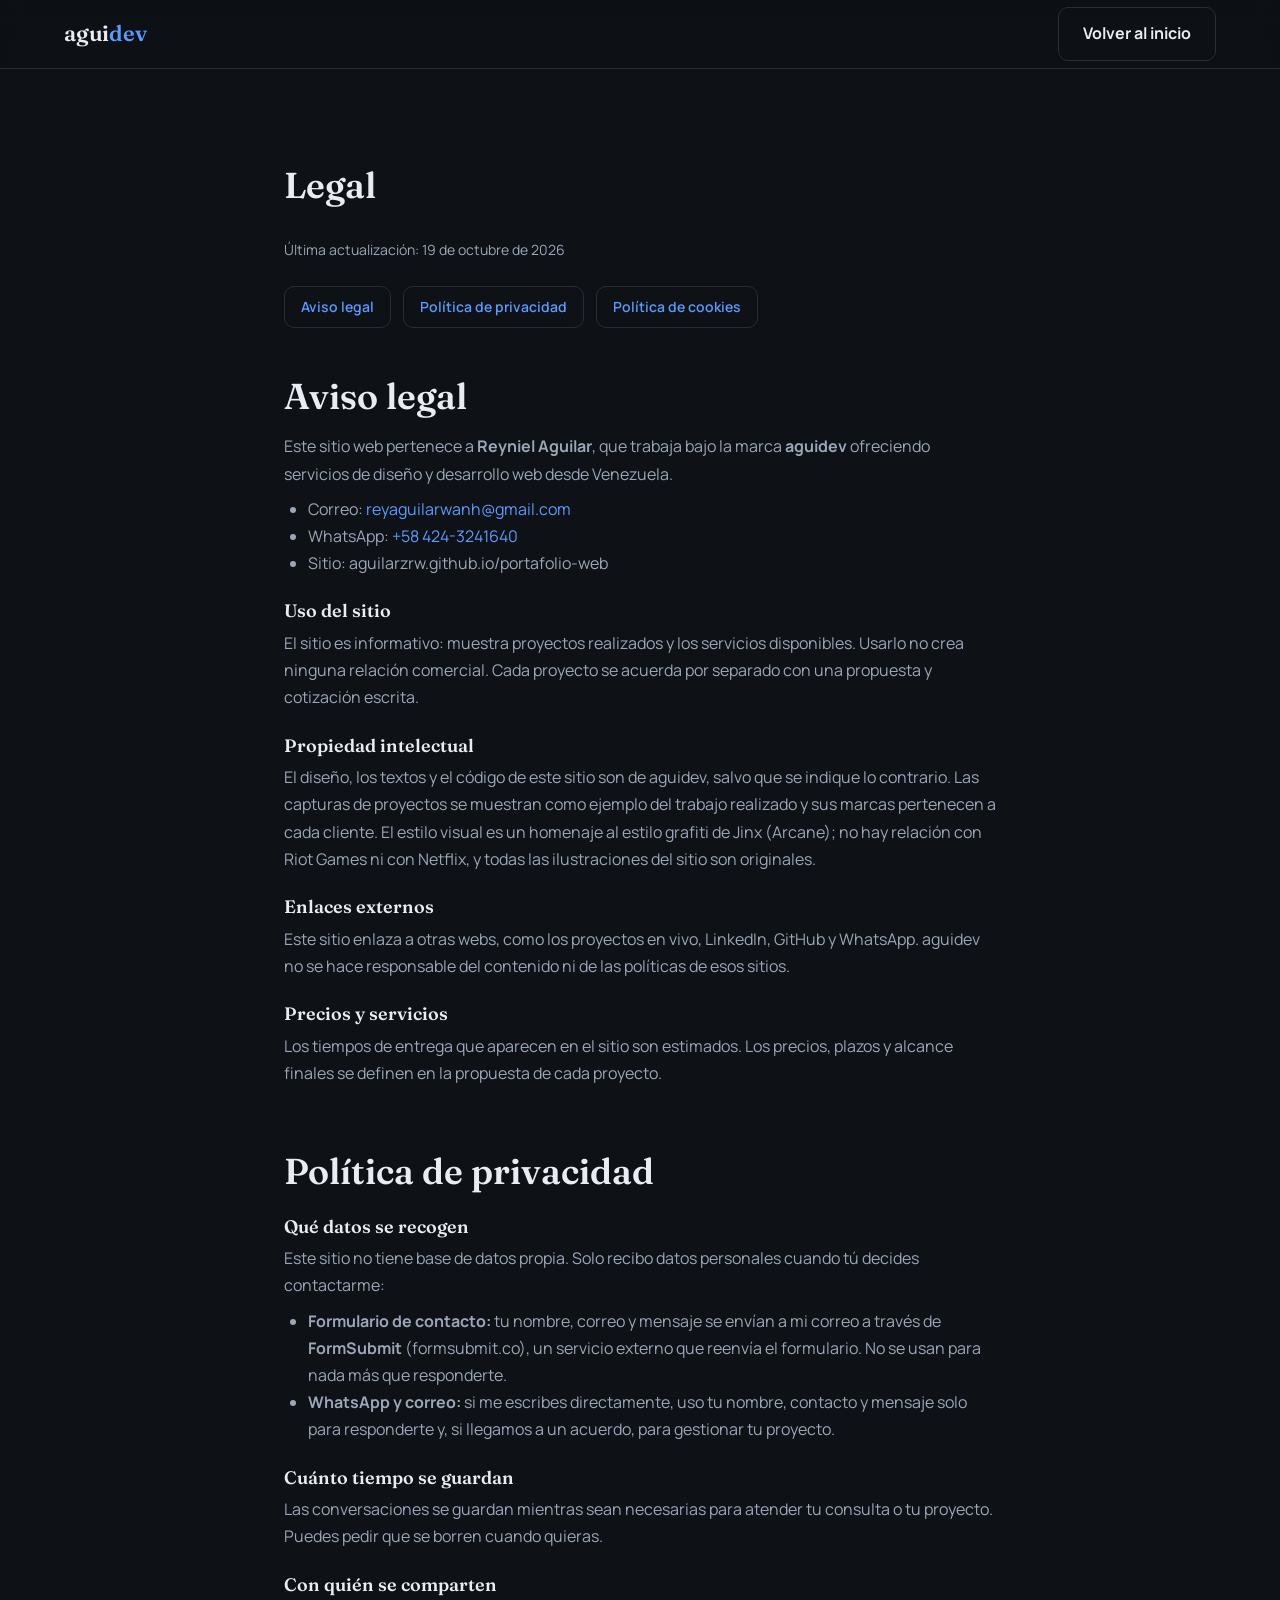
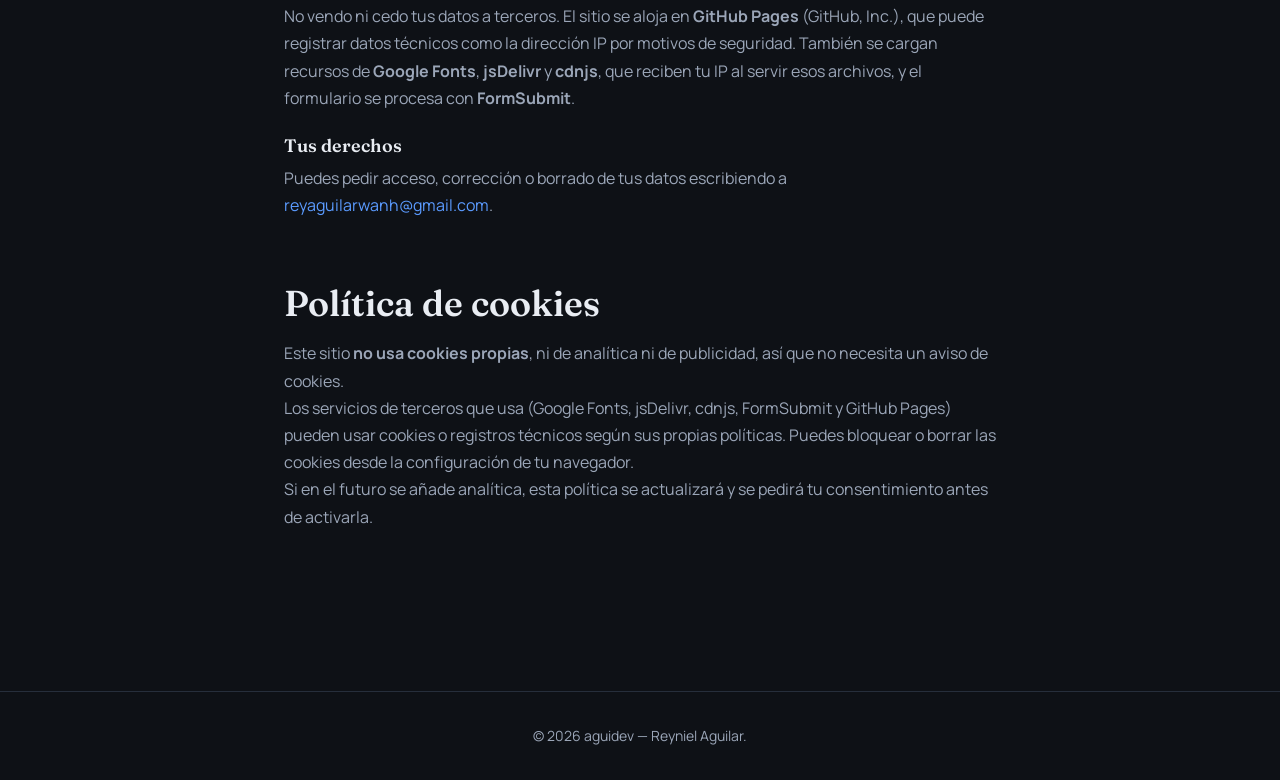
==== commit 44b52cc3: "Fase 1: sistema de diseño sobrio (tokens, paleta grafito + acento azul, Manrope + Fraunces) Co-Autho" ====
--- a/legal.html
+++ b/legal.html
@@ -6,13 +6,13 @@
 <title>Aviso legal, privacidad y cookies | aguidev</title>
 <meta name="description" content="Aviso legal, política de privacidad y política de cookies del sitio de aguidev (Reyniel Aguilar).">
 <meta name="robots" content="index, follow">
-<meta name="theme-color" content="#14102a">
+<meta name="theme-color" content="#0e1116">
 <link rel="canonical" href="https://aguilarzrw.github.io/portafolio-web/legal.html">
 <link rel="stylesheet" href="css/styles.css?v=7">
 <link rel="icon" type="image/png" href="assets/img/favicon.png">
 <link rel="preconnect" href="https://fonts.googleapis.com">
 <link rel="preconnect" href="https://fonts.gstatic.com" crossorigin>
-<link href="https://fonts.googleapis.com/css2?family=Chakra+Petch:wght@600;700&family=Manrope:wght@400;500;600;700&family=Permanent+Marker&display=swap" rel="stylesheet">
+<link href="https://fonts.googleapis.com/css2?family=Fraunces:wght@600&family=Manrope:wght@400;500;600;700&display=swap" rel="stylesheet">
 </head>
 <body>
 
--- a/css/styles.css
+++ b/css/styles.css
@@ -1,70 +1,96 @@
-/* ===== Variables — Jinx con traje: tinta de Zaun, rosa solo para acciones, azul para detalles ===== */
+/* ===== Tokens: todo valor de diseño vive aquí ===== */
 :root {
-  --bg: #14102a;        /* tinta violeta de Zaun */
-  --bg-alt: #1a1535;
-  --card: #201a40;
-  --text: #f1ecff;
-  --text-muted: #b3a8d6;
-  --accent: #ff3d9a;    /* rosa: botones y llamadas a la acción */
-  --accent-2: #4fd8ff;  /* azul: detalles, etiquetas y enlaces */
-  --shimmer: #a855ff;   /* morado: solo en la barra de scroll y brillos de fondo */
-  --border: #342b62;
+  /* Color: base grafito + un solo acento */
+  --color-bg: #0e1116;
+  --color-surface: #151a22;
+  --color-surface-2: #1b212b;
+  --color-border: #262e3b;
+  --color-text: #e9edf3;
+  --color-muted: #9ba6b8;
+  --color-placeholder: #7a8599;
+  --color-accent: #5b9bff;
+  --color-accent-hover: #86b5ff;
+  --color-on-accent: #0a0e14;
+  --color-danger: #ff9b9b;
+  --color-overlay: rgba(14, 17, 22, 0.85);
+
+  /* Tipografía: 2 familias */
+  --font-body: "Manrope", system-ui, -apple-system, "Segoe UI", Arial, sans-serif;
+  --font-heading: "Fraunces", Georgia, "Times New Roman", serif;
+
+  /* Escala modular (≈1.25) */
+  --text-sm: 0.875rem;
+  --text-base: 1rem;
+  --text-lg: 1.125rem;
+  --text-xl: 1.375rem;
+  --text-2xl: clamp(1.75rem, 3vw, 2.25rem);
+  --text-3xl: clamp(2.25rem, 4.6vw, 3.5rem);
+  --leading-tight: 1.15;
+  --leading-body: 1.7;
+  --measure: 68ch;
+
+  /* Espaciado (base 8) */
+  --space-1: 0.25rem;
+  --space-2: 0.5rem;
+  --space-3: 0.75rem;
+  --space-4: 1rem;
+  --space-5: 1.5rem;
+  --space-6: 2rem;
+  --space-7: 3rem;
+  --space-8: 4rem;
+  --space-9: 6rem;
+
+  /* Forma y movimiento */
+  --radius-sm: 6px;
   --radius: 10px;
-  --max-width: 1160px;
-  --font-body: "Manrope", system-ui, -apple-system, Arial, sans-serif;
-  --font-heading: "Chakra Petch", system-ui, -apple-system, Arial, sans-serif;
-  --font-marker: "Permanent Marker", "Comic Sans MS", cursive; /* firma: logo y una palabra del titular */
-}
-
-* { box-sizing: border-box; margin: 0; padding: 0; }
-
-html { scroll-behavior: smooth; }
+  --radius-pill: 999px;
+  --shadow-sm: 0 1px 2px rgba(0, 0, 0, 0.3);
+  --shadow-md: 0 12px 32px rgba(0, 0, 0, 0.35);
+  --ease: cubic-bezier(0.2, 0.6, 0.2, 1);
+  --dur-fast: 200ms;
+  --dur: 300ms;
+
+  --container: 1200px;
+  --nav-height: 68px;
+}
+
+/* ===== Base ===== */
+*, *::before, *::after { box-sizing: border-box; margin: 0; padding: 0; }
+
+html {
+  scroll-behavior: smooth;
+  scroll-padding-top: var(--nav-height);
+  scrollbar-color: var(--color-border) var(--color-bg);
+  scrollbar-width: thin;
+}
 
 body {
   font-family: var(--font-body);
-  background: var(--bg);
-  color: var(--text);
-  line-height: 1.65;
-}
-
-h1, h2, h3 { font-family: var(--font-heading); font-weight: 700; }
+  font-size: var(--text-base);
+  line-height: var(--leading-body);
+  background: var(--color-bg);
+  color: var(--color-text);
+  -webkit-font-smoothing: antialiased;
+}
+
+h1, h2, h3 { font-family: var(--font-heading); font-weight: 600; line-height: var(--leading-tight); }
 
 img { max-width: 100%; display: block; }
 a { color: inherit; text-decoration: none; }
+ul, ol { list-style: none; }
 
 :focus-visible {
-  outline: 2px solid var(--accent-2);
+  outline: 2px solid var(--color-accent);
   outline-offset: 3px;
-}
-
-/* Barra de scroll: mecha neón rosa → azul */
-html {
-  scrollbar-color: var(--accent) var(--bg);
-  scrollbar-width: thin;
-}
-
-::-webkit-scrollbar { width: 12px; height: 12px; }
-
-::-webkit-scrollbar-track {
-  background: repeating-linear-gradient(-45deg, var(--bg) 0 8px, var(--bg-alt) 8px 16px);
-  border-left: 1px solid var(--border);
-}
-
-::-webkit-scrollbar-thumb {
-  background: linear-gradient(180deg, var(--accent), var(--shimmer) 55%, var(--accent-2));
-  border: 3px solid var(--bg);
-  border-radius: 2px;
-  box-shadow: 0 0 8px var(--accent);
-}
-
-::-webkit-scrollbar-thumb:hover { background: linear-gradient(180deg, var(--accent-2), var(--accent)); }
-
-::selection { background: var(--accent); color: var(--bg); }
+  border-radius: var(--radius-sm);
+}
+
+::selection { background: var(--color-accent); color: var(--color-on-accent); }
 
 .container {
-  max-width: var(--max-width);
+  max-width: var(--container);
   margin: 0 auto;
-  padding: 0 24px;
+  padding: 0 var(--space-5);
 }
 
 /* ===== Navbar ===== */
@@ -72,53 +98,37 @@
   position: sticky;
   top: 0;
   z-index: 100;
-  background: rgba(20, 16, 42, 0.88);
+  background: var(--color-overlay);
   backdrop-filter: blur(10px);
-  border-bottom: 1px solid var(--border);
+  border-bottom: 1px solid var(--color-border);
 }
 
 .navbar__inner {
   display: flex;
   align-items: center;
   justify-content: space-between;
-  height: 68px;
+  height: var(--nav-height);
 }
 
 .logo {
-  font-family: var(--font-marker);
-  font-size: 1.6rem;
-  color: var(--accent-2);
-}
-
-.logo span { color: var(--accent); }
-
-.nav-links {
-  display: flex;
-  gap: 28px;
-}
+  font-family: var(--font-heading);
+  font-size: var(--text-xl);
+  font-weight: 600;
+  letter-spacing: -0.01em;
+}
+
+.logo span { color: var(--color-accent); }
+
+.nav-links { display: flex; gap: var(--space-6); }
 
 .nav-links a {
-  font-size: 0.95rem;
-  font-weight: 600;
-  color: var(--text-muted);
-  position: relative;
-  padding-bottom: 4px;
-  transition: color 0.2s;
-}
-
-.nav-links a::after {
-  content: "";
-  position: absolute;
-  left: 0;
-  bottom: 0;
-  width: 0;
-  height: 2px;
-  background: var(--accent-2);
-  transition: width 0.25s ease;
-}
-
-.nav-links a:hover { color: var(--text); }
-.nav-links a:hover::after { width: 100%; }
+  font-size: var(--text-sm);
+  font-weight: 600;
+  color: var(--color-muted);
+  transition: color var(--dur-fast) var(--ease);
+}
+
+.nav-links a:hover { color: var(--color-text); }
 
 .nav-toggle {
   display: none;
@@ -127,416 +137,228 @@
   background: none;
   border: none;
   cursor: pointer;
-}
-
-.nav-toggle span {
-  width: 24px;
-  height: 2px;
-  background: var(--accent-2);
-}
-
-/* ===== Fondo de grafiti: solo en el hero y en contacto, a media opacidad ===== */
-.hero::before,
-#contact::before {
-  content: "";
-  position: absolute;
-  inset: 0;
-  z-index: 0;
-  pointer-events: none;
-  background: url("../assets/img/graffiti.svg") 120px 80px / 640px;
-  opacity: 0.5;
-}
+  padding: var(--space-2);
+}
+
+.nav-toggle span { width: 24px; height: 2px; background: var(--color-text); }
 
 /* ===== Hero ===== */
 .hero {
-  position: relative;
   min-height: 88vh;
   display: flex;
   align-items: center;
-  overflow: hidden;
-  padding: 64px 0;
-  background:
-    radial-gradient(circle at 85% 15%, rgba(168, 85, 255, 0.24), transparent 45%),
-    radial-gradient(circle at 10% 90%, rgba(255, 61, 154, 0.14), transparent 40%),
-    var(--bg);
-}
-
-.hero-doodle {
-  position: absolute;
-  fill: none;
-  stroke: var(--accent);
-  stroke-width: 6;
-  stroke-linecap: round;
-  stroke-linejoin: round;
-  opacity: 0.35;
-  pointer-events: none;
-  z-index: 0;
-  width: 300px;
-  top: 2%;
-  left: 38%;
-  filter: drop-shadow(0 0 10px rgba(255, 61, 154, 0.5));
-  stroke-dasharray: 1400;
-  stroke-dashoffset: 1400;
-  animation: spray 1.6s 0.4s ease-out forwards;
-}
-
-@keyframes spray { to { stroke-dashoffset: 0; } }
+  padding: var(--space-8) 0;
+  background: radial-gradient(circle at 85% 10%, rgba(91, 155, 255, 0.1), transparent 45%), var(--color-bg);
+}
 
 .hero__inner {
-  position: relative;
-  z-index: 1;
   display: grid;
   grid-template-columns: 1fr 1.05fr;
-  gap: 56px;
+  gap: var(--space-8);
   align-items: center;
 }
 
 .hero__title {
-  font-size: clamp(2.2rem, 4.6vw, 3.6rem);
-  line-height: 1.1;
-  letter-spacing: -0.01em;
+  font-size: var(--text-3xl);
+  letter-spacing: -0.015em;
 }
 
 .hero__hi {
   display: block;
-  font-size: 0.4em;
+  font-family: var(--font-body);
+  font-size: var(--text-base);
   font-weight: 600;
   letter-spacing: 0;
-  color: var(--accent-2);
-  margin-bottom: 14px;
-}
-
-.hero__boom {
-  font-family: var(--font-marker);
-  font-weight: 400;
-  color: var(--accent);
-}
+  color: var(--color-accent);
+  margin-bottom: var(--space-3);
+}
+
+.hero__boom { color: var(--color-accent); font-style: italic; }
 
 .hero__text {
-  margin-top: 24px;
-  color: var(--text-muted);
+  margin-top: var(--space-5);
+  color: var(--color-muted);
   max-width: 46ch;
-  font-size: 1.05rem;
-}
-
-.hero__actions {
-  display: flex;
-  gap: 16px;
-  margin-top: 32px;
-  flex-wrap: wrap;
-}
+  font-size: var(--text-lg);
+}
+
+.hero__actions { display: flex; gap: var(--space-4); margin-top: var(--space-6); flex-wrap: wrap; }
 
 .status {
   display: flex;
   align-items: center;
-  gap: 10px;
-  margin-top: 22px;
-  font-size: 0.9rem;
-  color: var(--text-muted);
-}
-
-.status__dot {
-  width: 9px;
-  height: 9px;
-  border-radius: 50%;
-  background: var(--accent-2);
-  box-shadow: 0 0 0 0 rgba(79, 216, 255, 0.6);
-  animation: pulse 2.4s ease-out infinite;
-}
-
-@keyframes pulse {
-  70%, 100% { box-shadow: 0 0 0 8px rgba(79, 216, 255, 0); }
-}
-
-/* Capturas apiladas */
-.hero__stack {
-  position: relative;
-  display: block;
-  aspect-ratio: 1200 / 760;
-}
+  gap: var(--space-3);
+  margin-top: var(--space-5);
+  font-size: var(--text-sm);
+  color: var(--color-muted);
+}
+
+.status__dot { width: 8px; height: 8px; border-radius: 50%; background: var(--color-accent); }
+
+.hero__stack { position: relative; display: block; aspect-ratio: 1200 / 760; }
 
 .hero__shot {
   position: absolute;
   width: 88%;
   height: auto;
-  border: 1px solid rgba(255, 255, 255, 0.16);
-  border-radius: var(--radius);
-  box-shadow: 0 18px 40px rgba(0, 0, 0, 0.45);
-  transition: transform 0.3s ease, box-shadow 0.3s ease;
+  border: 1px solid var(--color-border);
+  border-radius: var(--radius);
+  box-shadow: var(--shadow-md);
+  transition: transform var(--dur) var(--ease);
 }
 
 .hero__shot--back  { top: 0; right: 0; }
-.hero__shot--front { bottom: 0; left: 0; box-shadow: 0 18px 40px rgba(0, 0, 0, 0.5), 0 0 28px rgba(255, 61, 154, 0.2); }
-
-.hero__stack:hover .hero__shot--back  { transform: translate(8px, -8px); }
-.hero__stack:hover .hero__shot--front { transform: translate(-8px, 8px); }
-
-/* Único elemento inclinado: la pegatina */
-.hero__sticker {
-  position: absolute;
-  right: 2%;
-  bottom: 4%;
-  z-index: 2;
-  font-family: var(--font-marker);
-  font-size: 1.1rem;
-  color: var(--bg);
-  background: var(--accent-2);
-  padding: 8px 16px;
-  border-radius: 8px;
-  transform: rotate(-6deg);
-}
-
-/* Glitch RGB suave: lo activa JS una sola vez al cargar */
-.is-glitching { animation: glitch 0.4s steps(3, end); }
-
-@keyframes glitch {
-  0%   { text-shadow: -3px 0 var(--accent), 3px 0 var(--accent-2); translate: 3px 0; }
-  50%  { text-shadow: 3px 0 var(--accent), -3px 0 var(--accent-2); translate: -3px 0; }
-  100% { text-shadow: none; translate: 0 0; }
-}
-
-/* ===== Buttons ===== */
+.hero__shot--front { bottom: 0; left: 0; }
+
+.hero__stack:hover .hero__shot--back  { transform: translate(6px, -6px); }
+.hero__stack:hover .hero__shot--front { transform: translate(-6px, 6px); }
+
+/* ===== Botones ===== */
 .btn {
   display: inline-block;
-  padding: 12px 26px;
-  border-radius: 8px;
-  font-family: var(--font-heading);
+  padding: var(--space-3) var(--space-5);
+  border-radius: var(--radius);
+  font-family: var(--font-body);
   font-weight: 700;
-  font-size: 1rem;
+  font-size: var(--text-base);
   cursor: pointer;
-  transition: transform 0.2s, box-shadow 0.2s, background 0.2s, color 0.2s;
-}
-
-.btn--primary {
-  background: var(--accent);
-  color: var(--bg);
-  box-shadow: 0 0 20px rgba(255, 61, 154, 0.3);
-}
-
-.btn--primary:hover {
-  transform: translateY(-2px);
-  box-shadow: 0 0 28px rgba(255, 61, 154, 0.5);
-}
-
-.btn--ghost {
-  border: 2px solid var(--border);
-  color: var(--text);
-  background: transparent;
-}
-
-.btn--ghost:hover { border-color: var(--accent-2); color: var(--accent-2); }
+  transition: background var(--dur-fast) var(--ease), color var(--dur-fast) var(--ease), border-color var(--dur-fast) var(--ease);
+}
+
+.btn--primary { background: var(--color-accent); color: var(--color-on-accent); }
+.btn--primary:hover { background: var(--color-accent-hover); }
+
+.btn--ghost { border: 1px solid var(--color-border); color: var(--color-text); background: transparent; }
+.btn--ghost:hover { border-color: var(--color-accent); color: var(--color-accent); }
 
 /* ===== Casos de proyectos ===== */
 .case {
   display: grid;
   grid-template-columns: 1.25fr 1fr;
-  gap: 56px;
-  align-items: center;
-  margin-bottom: 96px;
+  gap: var(--space-8);
+  align-items: center;
+  margin-bottom: var(--space-9);
 }
 
 .case:last-child { margin-bottom: 0; }
-
 .case--flip .case__media { order: 2; }
 
 .case__media {
   display: block;
-  border: 1px solid var(--border);
+  border: 1px solid var(--color-border);
   border-radius: var(--radius);
   overflow: hidden;
-  background: var(--card);
-  box-shadow: 0 18px 40px rgba(0, 0, 0, 0.4);
-  transition: transform 0.25s ease, box-shadow 0.25s ease, border-color 0.25s;
-}
-
-.case__media:hover {
-  transform: translateY(-4px);
-  border-color: var(--accent-2);
-  box-shadow: 0 22px 44px rgba(0, 0, 0, 0.45), 0 0 28px rgba(79, 216, 255, 0.18);
-}
-
-.case__media img {
-  width: 100%;
-  height: auto;
-}
+  background: var(--color-surface);
+  box-shadow: var(--shadow-md);
+  transition: border-color var(--dur) var(--ease), transform var(--dur) var(--ease);
+}
+
+.case__media:hover { border-color: var(--color-accent); transform: translateY(-3px); }
+
+.case__media img { width: 100%; height: auto; }
 
 .case__bar {
   display: flex;
   align-items: center;
   gap: 6px;
-  padding: 9px 14px;
-  font-size: 0.8rem;
-  color: var(--text-muted);
-  background: var(--bg-alt);
-  border-bottom: 1px solid var(--border);
+  padding: var(--space-2) var(--space-4);
+  font-size: var(--text-sm);
+  color: var(--color-muted);
+  background: var(--color-surface-2);
+  border-bottom: 1px solid var(--color-border);
   white-space: nowrap;
   overflow: hidden;
   text-overflow: ellipsis;
 }
 
-.case__bar i {
-  width: 10px;
-  height: 10px;
-  flex: 0 0 10px;
-  border-radius: 50%;
-  background: var(--border);
-}
-
-.case__bar i:nth-child(2) { margin-right: 8px; }
+.case__bar i { width: 10px; height: 10px; flex: 0 0 10px; border-radius: 50%; background: var(--color-border); }
+.case__bar i:nth-child(2) { margin-right: var(--space-2); }
 .case__bar i:nth-child(3) { display: none; }
 
-.case__type {
-  font-family: var(--font-heading);
-  font-weight: 600;
-  color: var(--accent-2);
-  font-size: 0.95rem;
-  margin-bottom: 6px;
-}
-
-.case__body h3 {
-  font-size: clamp(1.5rem, 2.6vw, 2rem);
-  line-height: 1.15;
-  margin-bottom: 14px;
-}
-
-.case__body > p:not(.case__type) {
-  color: var(--text-muted);
-  max-width: 46ch;
-}
-
-.case__tags {
-  list-style: none;
-  display: flex;
-  flex-wrap: wrap;
-  gap: 8px;
-  margin: 20px 0 26px;
-}
+.case__type { font-weight: 700; color: var(--color-accent); font-size: var(--text-sm); margin-bottom: var(--space-2); }
+
+.case__body h3 { font-size: var(--text-2xl); margin-bottom: var(--space-4); }
+
+.case__body > p:not(.case__type) { color: var(--color-muted); max-width: 46ch; }
+
+.case__tags { display: flex; flex-wrap: wrap; gap: var(--space-2); margin: var(--space-5) 0 var(--space-6); }
 
 .case__tags li {
-  font-size: 0.85rem;
-  font-weight: 600;
-  padding: 4px 12px;
-  border: 1px solid var(--border);
-  border-radius: 999px;
-  color: var(--text-muted);
-}
-
-/* ===== Sections ===== */
-.section {
-  position: relative;
-  overflow: hidden;
-  padding: 100px 0;
-}
+  font-size: var(--text-sm);
+  font-weight: 600;
+  padding: var(--space-1) var(--space-3);
+  border: 1px solid var(--color-border);
+  border-radius: var(--radius-pill);
+  color: var(--color-muted);
+}
+
+/* ===== Secciones ===== */
+.section { padding: var(--space-9) 0; }
 
 .section--alt {
-  background: var(--bg-alt);
-  border-top: 1px solid var(--border);
-  border-bottom: 1px solid var(--border);
-}
-
-.section > .container { position: relative; z-index: 1; }
-
-.section__title {
-  font-size: clamp(1.9rem, 4vw, 2.6rem);
-  line-height: 1.15;
-  margin-bottom: 40px;
-}
-
-/* Barra corta bajo cada título */
-.section__title::after {
-  content: "";
-  display: block;
-  width: 48px;
-  height: 3px;
-  margin-top: 12px;
-  background: var(--accent);
-}
-
-.section__text {
-  color: var(--text-muted);
-  max-width: 62ch;
-  margin-bottom: 28px;
-}
-
-/* ===== Skills con iconos ===== */
-.skills {
-  display: flex;
-  flex-wrap: wrap;
-  gap: 12px;
-}
+  background: var(--color-surface);
+  border-top: 1px solid var(--color-border);
+  border-bottom: 1px solid var(--color-border);
+}
+
+.section__title { font-size: var(--text-2xl); margin-bottom: var(--space-6); }
+
+.section__text { color: var(--color-muted); max-width: var(--measure); margin-bottom: var(--space-6); }
+
+/* ===== Skills ===== */
+.skills { display: flex; flex-wrap: wrap; gap: var(--space-3); }
 
 .skill-item {
   display: flex;
   align-items: center;
-  gap: 10px;
-  padding: 10px 18px;
-  background: var(--card);
-  border: 1px solid var(--border);
-  border-radius: 8px;
-  font-size: 0.95rem;
-  font-weight: 600;
-  transition: border-color 0.2s, transform 0.2s;
+  gap: var(--space-3);
+  padding: var(--space-2) var(--space-4);
+  background: var(--color-surface);
+  border: 1px solid var(--color-border);
+  border-radius: var(--radius);
+  font-size: var(--text-sm);
+  font-weight: 600;
 }
 
 .skill-item i { font-size: 1.3rem; }
 
-.skill-item:hover { border-color: var(--accent-2); transform: translateY(-2px); }
-
 /* ===== Servicios ===== */
-.services {
-  display: grid;
-  grid-template-columns: repeat(3, 1fr);
-  gap: 24px;
-}
+.services { display: grid; grid-template-columns: repeat(3, 1fr); gap: var(--space-5); }
 
 .service {
-  background: var(--card);
-  border: 1px solid var(--border);
-  border-radius: var(--radius);
-  padding: 28px 26px;
+  background: var(--color-surface-2);
+  border: 1px solid var(--color-border);
+  border-radius: var(--radius);
+  padding: var(--space-6);
   display: flex;
   flex-direction: column;
-  gap: 10px;
-  transition: transform 0.2s, border-color 0.2s, box-shadow 0.2s;
-}
-
-.service:hover {
-  transform: translateY(-4px);
-  border-color: var(--accent-2);
-  box-shadow: 0 0 24px rgba(79, 216, 255, 0.14);
-}
-
-.service h3 { font-size: 1.25rem; line-height: 1.25; }
-
-.service p { color: var(--text-muted); }
+  gap: var(--space-3);
+  transition: border-color var(--dur) var(--ease);
+}
+
+.service:hover { border-color: var(--color-accent); }
+
+.service h3 { font-size: var(--text-xl); }
+.service p { color: var(--color-muted); }
 
 .service .service__meta {
   margin-top: auto;
-  padding-top: 14px;
-  border-top: 1px solid var(--border);
-  font-size: 0.88rem;
-  color: var(--text);
-}
-
-.process__title {
-  font-size: 1.3rem;
-  margin: 64px 0 20px;
-}
-
-.process {
-  list-style: none;
-  counter-reset: step;
-  display: grid;
-  grid-template-columns: repeat(5, 1fr);
-  gap: 16px;
-}
+  padding-top: var(--space-4);
+  border-top: 1px solid var(--color-border);
+  font-size: var(--text-sm);
+  color: var(--color-text);
+}
+
+.process__title { font-size: var(--text-xl); margin: var(--space-8) 0 var(--space-5); }
+
+.process { counter-reset: step; display: grid; grid-template-columns: repeat(5, 1fr); gap: var(--space-4); }
 
 .process li {
   counter-increment: step;
   position: relative;
-  padding-top: 52px;
-  color: var(--text-muted);
-  font-size: 0.92rem;
+  padding-top: var(--space-8);
+  color: var(--color-muted);
+  font-size: var(--text-sm);
 }
 
 .process li::before {
@@ -545,10 +367,9 @@
   top: 0;
   left: 0;
   font-family: var(--font-heading);
-  font-weight: 700;
-  font-size: 1.9rem;
+  font-size: var(--text-2xl);
   line-height: 1;
-  color: var(--accent-2);
+  color: var(--color-accent);
 }
 
 .process li::after {
@@ -556,65 +377,45 @@
   position: absolute;
   top: 16px;
   left: 36px;
-  right: -8px;
-  border-top: 1px dashed var(--border);
+  right: calc(var(--space-2) * -1);
+  border-top: 1px solid var(--color-border);
 }
 
 .process li:last-child::after { display: none; }
 
-.process strong {
-  display: block;
-  color: var(--text);
-  margin-bottom: 4px;
-}
+.process strong { display: block; color: var(--color-text); margin-bottom: var(--space-1); font-size: var(--text-base); }
 
 /* ===== Sobre mí ===== */
-.about {
-  display: grid;
-  grid-template-columns: 1.2fr 1fr;
-  gap: 48px;
-  align-items: center;
-}
-
-/* ===== Contact ===== */
-.contact-grid {
-  display: grid;
-  grid-template-columns: repeat(auto-fit, minmax(320px, 1fr));
-  gap: 28px;
-  align-items: start;
-}
+.about { display: grid; grid-template-columns: 1.2fr 1fr; gap: var(--space-7); align-items: center; }
+
+/* ===== Contacto ===== */
+.contact-grid { display: grid; grid-template-columns: repeat(auto-fit, minmax(320px, 1fr)); gap: var(--space-5); align-items: start; }
 
 .contact-card,
 .contact-form {
-  background: var(--card);
-  border: 1px solid var(--border);
-  border-radius: var(--radius);
-  padding: 40px;
-}
-
-.contact-card__primary {
-  display: grid;
-  grid-template-columns: repeat(auto-fit, minmax(240px, 1fr));
-  gap: 16px;
-}
+  background: var(--color-surface-2);
+  border: 1px solid var(--color-border);
+  border-radius: var(--radius);
+  padding: var(--space-7);
+}
+
+.contact-card__primary { display: grid; grid-template-columns: repeat(auto-fit, minmax(240px, 1fr)); gap: var(--space-4); }
 
 .contact-btn {
   display: flex;
   align-items: center;
-  gap: 16px;
-  padding: 18px 22px;
-  border-radius: 8px;
-  transition: transform 0.2s, box-shadow 0.2s, background 0.2s;
-}
-
-.contact-btn:hover { transform: translateY(-2px); }
+  gap: var(--space-4);
+  padding: var(--space-4) var(--space-5);
+  border-radius: var(--radius);
+  transition: background var(--dur-fast) var(--ease), border-color var(--dur-fast) var(--ease);
+}
 
 .contact-btn__icon {
   width: 42px;
   height: 42px;
   flex: 0 0 42px;
-  border: 2px solid currentColor;
-  border-radius: 8px;
+  border: 1px solid currentColor;
+  border-radius: var(--radius);
   display: flex;
   align-items: center;
   justify-content: center;
@@ -622,244 +423,153 @@
 
 .contact-btn__icon svg { width: 22px; height: 22px; }
 
-.contact-btn strong {
-  display: block;
-  font-family: var(--font-heading);
-  font-size: 1rem;
-  font-weight: 700;
-  line-height: 1.3;
-}
-
-.contact-btn em {
-  display: block;
-  font-style: normal;
-  font-size: 0.85rem;
-  margin-top: 2px;
-  word-break: break-all;
-}
-
-.contact-btn--mail {
-  background: var(--accent);
-  color: var(--bg);
-  box-shadow: 0 0 20px rgba(255, 61, 154, 0.3);
-}
-
-.contact-btn--mail:hover { box-shadow: 0 0 28px rgba(255, 61, 154, 0.5); }
-
-.contact-btn--whatsapp {
-  border: 2px solid var(--accent-2);
-  color: var(--accent-2);
-}
-
-.contact-btn--whatsapp:hover { background: rgba(79, 216, 255, 0.1); }
+.contact-btn strong { display: block; font-size: var(--text-base); font-weight: 700; line-height: 1.3; }
+
+.contact-btn em { display: block; font-style: normal; font-size: var(--text-sm); margin-top: 2px; word-break: break-word; }
+
+.contact-btn--mail { background: var(--color-accent); color: var(--color-on-accent); }
+.contact-btn--mail:hover { background: var(--color-accent-hover); }
+
+.contact-btn--whatsapp { border: 1px solid var(--color-border); color: var(--color-text); }
+.contact-btn--whatsapp:hover { border-color: var(--color-accent); color: var(--color-accent); }
 
 .contact-card__secondary {
   display: flex;
   flex-wrap: wrap;
-  gap: 12px;
-  margin-top: 24px;
-  padding-top: 20px;
-  border-top: 1px solid var(--border);
+  gap: var(--space-3);
+  margin-top: var(--space-5);
+  padding-top: var(--space-5);
+  border-top: 1px solid var(--color-border);
 }
 
 .contact-chip {
   display: flex;
   align-items: center;
-  gap: 8px;
-  padding: 9px 16px;
-  border: 1px solid var(--border);
-  border-radius: 8px;
-  font-size: 0.9rem;
-  font-weight: 600;
-  color: var(--text);
-  transition: border-color 0.2s, color 0.2s;
+  gap: var(--space-2);
+  padding: var(--space-2) var(--space-4);
+  border: 1px solid var(--color-border);
+  border-radius: var(--radius);
+  font-size: var(--text-sm);
+  font-weight: 600;
+  transition: border-color var(--dur-fast) var(--ease), color var(--dur-fast) var(--ease);
 }
 
 .contact-chip svg { width: 16px; height: 16px; }
-
-.contact-chip--active:hover { border-color: var(--accent-2); color: var(--accent-2); }
-
-/* ===== Formulario de contacto ===== */
-.contact-form {
-  display: flex;
-  flex-direction: column;
-  gap: 18px;
-}
-
-.contact-form__field {
-  display: flex;
-  flex-direction: column;
-  gap: 8px;
-}
-
-.contact-form__field label {
-  font-size: 0.9rem;
-  font-weight: 600;
-  color: var(--accent-2);
-}
+.contact-chip--active:hover { border-color: var(--color-accent); color: var(--color-accent); }
+
+/* ===== Formulario ===== */
+.contact-form { display: flex; flex-direction: column; gap: var(--space-4); }
+
+.contact-form__field { display: flex; flex-direction: column; gap: var(--space-2); }
+
+.contact-form__field label { font-size: var(--text-sm); font-weight: 600; }
 
 .contact-form__field input,
 .contact-form__field textarea {
   font-family: var(--font-body);
-  font-size: 0.98rem;
-  color: var(--text);
-  background: var(--bg);
-  border: 1px solid var(--border);
-  border-radius: 8px;
-  padding: 12px 16px;
+  font-size: var(--text-base);
+  color: var(--color-text);
+  background: var(--color-bg);
+  border: 1px solid var(--color-border);
+  border-radius: var(--radius);
+  padding: var(--space-3) var(--space-4);
   resize: vertical;
-  transition: border-color 0.2s, box-shadow 0.2s;
+  transition: border-color var(--dur-fast) var(--ease);
 }
 
 .contact-form__field input::placeholder,
-.contact-form__field textarea::placeholder { color: #7d72a8; }
+.contact-form__field textarea::placeholder { color: var(--color-placeholder); }
 
 .contact-form__field input:focus,
-.contact-form__field textarea:focus {
-  outline: none;
-  border-color: var(--accent-2);
-  box-shadow: 0 0 0 3px rgba(79, 216, 255, 0.2);
-}
+.contact-form__field textarea:focus { outline: 2px solid var(--color-accent); outline-offset: 1px; border-color: var(--color-accent); }
 
 /* El autocompletado del navegador pintaba los campos de claro */
 .contact-form__field input:-webkit-autofill {
-  -webkit-text-fill-color: var(--text);
-  box-shadow: 0 0 0 1000px var(--bg) inset;
-  caret-color: var(--text);
-}
-
-.contact-form__submit {
-  border: none;
-  align-self: flex-start;
-}
-
+  -webkit-text-fill-color: var(--color-text);
+  box-shadow: 0 0 0 1000px var(--color-bg) inset;
+  caret-color: var(--color-text);
+}
+
+.contact-form__submit { border: none; align-self: flex-start; }
 .contact-form__honey { display: none; }
-
 .contact-form__submit:disabled { opacity: 0.7; cursor: wait; }
 
-.contact-form__note.is-ok    { color: var(--accent-2); font-weight: 600; }
-.contact-form__note.is-error { color: var(--accent); font-weight: 600; }
+.contact-form__note { font-size: var(--text-sm); color: var(--color-muted); }
+.contact-form__note.is-ok    { color: var(--color-accent); font-weight: 600; }
+.contact-form__note.is-error { color: var(--color-danger); font-weight: 600; }
 .contact-form__note a { text-decoration: underline; }
-
-.contact-form__note {
-  font-size: 0.85rem;
-  color: var(--text-muted);
-  margin-top: -6px;
-}
 
 /* ===== Footer ===== */
 .footer {
-  padding: 32px 0;
+  padding: var(--space-6) 0;
   text-align: center;
-  color: var(--text-muted);
-  font-size: 0.88rem;
-  border-top: 1px solid var(--border);
-  background: var(--bg);
-}
-
-.footer__legal {
-  display: flex;
-  justify-content: center;
-  flex-wrap: wrap;
-  gap: 8px 20px;
-  margin-top: 10px;
-}
-
-.footer__legal a:hover { color: var(--accent-2); text-decoration: underline; }
+  color: var(--color-muted);
+  font-size: var(--text-sm);
+  border-top: 1px solid var(--color-border);
+}
+
+.footer__legal { display: flex; justify-content: center; flex-wrap: wrap; gap: var(--space-2) var(--space-5); margin-top: var(--space-3); }
+.footer__legal a:hover { color: var(--color-accent); text-decoration: underline; }
 
 /* ===== Página legal ===== */
 .legal .container { max-width: 760px; }
-
-.legal__updated { color: var(--text-muted); font-size: 0.9rem; }
-
-.legal__toc {
-  display: flex;
-  flex-wrap: wrap;
-  gap: 10px;
-  margin: 24px 0 48px;
-}
+.legal__updated { color: var(--color-muted); font-size: var(--text-sm); }
+.legal__toc { display: flex; flex-wrap: wrap; gap: var(--space-3); margin: var(--space-5) 0 var(--space-7); }
 
 .legal__toc a {
-  padding: 6px 14px;
-  border: 1px solid var(--border);
-  border-radius: 8px;
-  font-weight: 600;
-}
-
-.legal__toc a:hover { border-color: var(--accent-2); color: var(--accent-2); }
-
-.legal section { margin-bottom: 56px; scroll-margin-top: 90px; }
-
-.legal h2 {
-  font-size: 1.6rem;
-  color: var(--accent-2);
-  margin-bottom: 16px;
-}
-
-.legal h3 { font-size: 1.1rem; margin: 24px 0 6px; }
-
-.legal p,
-.legal li { color: var(--text-muted); }
-
-.legal ul { padding-left: 20px; margin: 8px 0; }
-
-.legal a { color: var(--accent-2); }
+  padding: var(--space-2) var(--space-4);
+  border: 1px solid var(--color-border);
+  border-radius: var(--radius);
+  font-weight: 600;
+  font-size: var(--text-sm);
+}
+
+.legal__toc a:hover { border-color: var(--color-accent); color: var(--color-accent); }
+
+.legal section { margin-bottom: var(--space-8); scroll-margin-top: 90px; }
+.legal h2 { font-size: var(--text-2xl); margin-bottom: var(--space-4); }
+.legal h3 { font-size: var(--text-lg); margin: var(--space-5) 0 var(--space-2); }
+.legal p, .legal li { color: var(--color-muted); }
+.legal ul { list-style: disc; padding-left: var(--space-5); margin: var(--space-2) 0; }
+.legal a { color: var(--color-accent); }
 
 /* ===== Responsive ===== */
 @media (max-width: 960px) {
-  .hero__inner,
-  .case,
-  .about { grid-template-columns: 1fr; }
-
+  .hero__inner, .case, .about { grid-template-columns: 1fr; }
   .case--flip .case__media { order: 0; }
-  .case { gap: 28px; margin-bottom: 72px; }
-
+  .case { gap: var(--space-5); margin-bottom: var(--space-8); }
   .services { grid-template-columns: 1fr 1fr; }
-  .process { grid-template-columns: 1fr; gap: 20px; }
-  .process li { padding: 0 0 0 52px; }
+  .process { grid-template-columns: 1fr; gap: var(--space-5); }
+  .process li { padding: 0 0 0 var(--space-8); }
   .process li::after { display: none; }
-
   .hero__stack { max-width: 560px; }
-  .hero-doodle { width: 200px; left: auto; right: 2%; opacity: 0.25; }
 }
 
 @media (max-width: 768px) {
   .nav-links {
     position: fixed;
-    top: 68px;
+    top: var(--nav-height);
     left: 0;
     right: 0;
     flex-direction: column;
-    background: var(--bg);
-    padding: 20px 24px;
-    border-bottom: 1px solid var(--border);
+    gap: var(--space-4);
+    background: var(--color-bg);
+    padding: var(--space-5);
+    border-bottom: 1px solid var(--color-border);
     transform: translateY(-150%);
-    transition: transform 0.25s ease;
+    transition: transform var(--dur) var(--ease);
   }
 
   .nav-links.is-open { transform: translateY(0); }
-
   .nav-toggle { display: flex; }
-
-  .hero {
-    padding: 40px 0 56px;
-    min-height: auto;
-  }
-
-  .section { padding: 72px 0; }
-
+  .hero { padding: var(--space-6) 0 var(--space-7); min-height: auto; }
+  .section { padding: var(--space-8) 0; }
   .services { grid-template-columns: 1fr; }
-
-  .contact-card,
-  .contact-form { padding: 28px 22px; }
-
+  .contact-card, .contact-form { padding: var(--space-5); }
   .contact-grid { grid-template-columns: 1fr; }
 }
 
 @media (prefers-reduced-motion: reduce) {
   html { scroll-behavior: auto; }
-  .hero-doodle { animation: none; stroke-dashoffset: 0; }
-  .status__dot { animation: none; }
-  .is-glitching { animation: none; }
   *, *::before, *::after { transition-duration: 0.01ms !important; }
 }
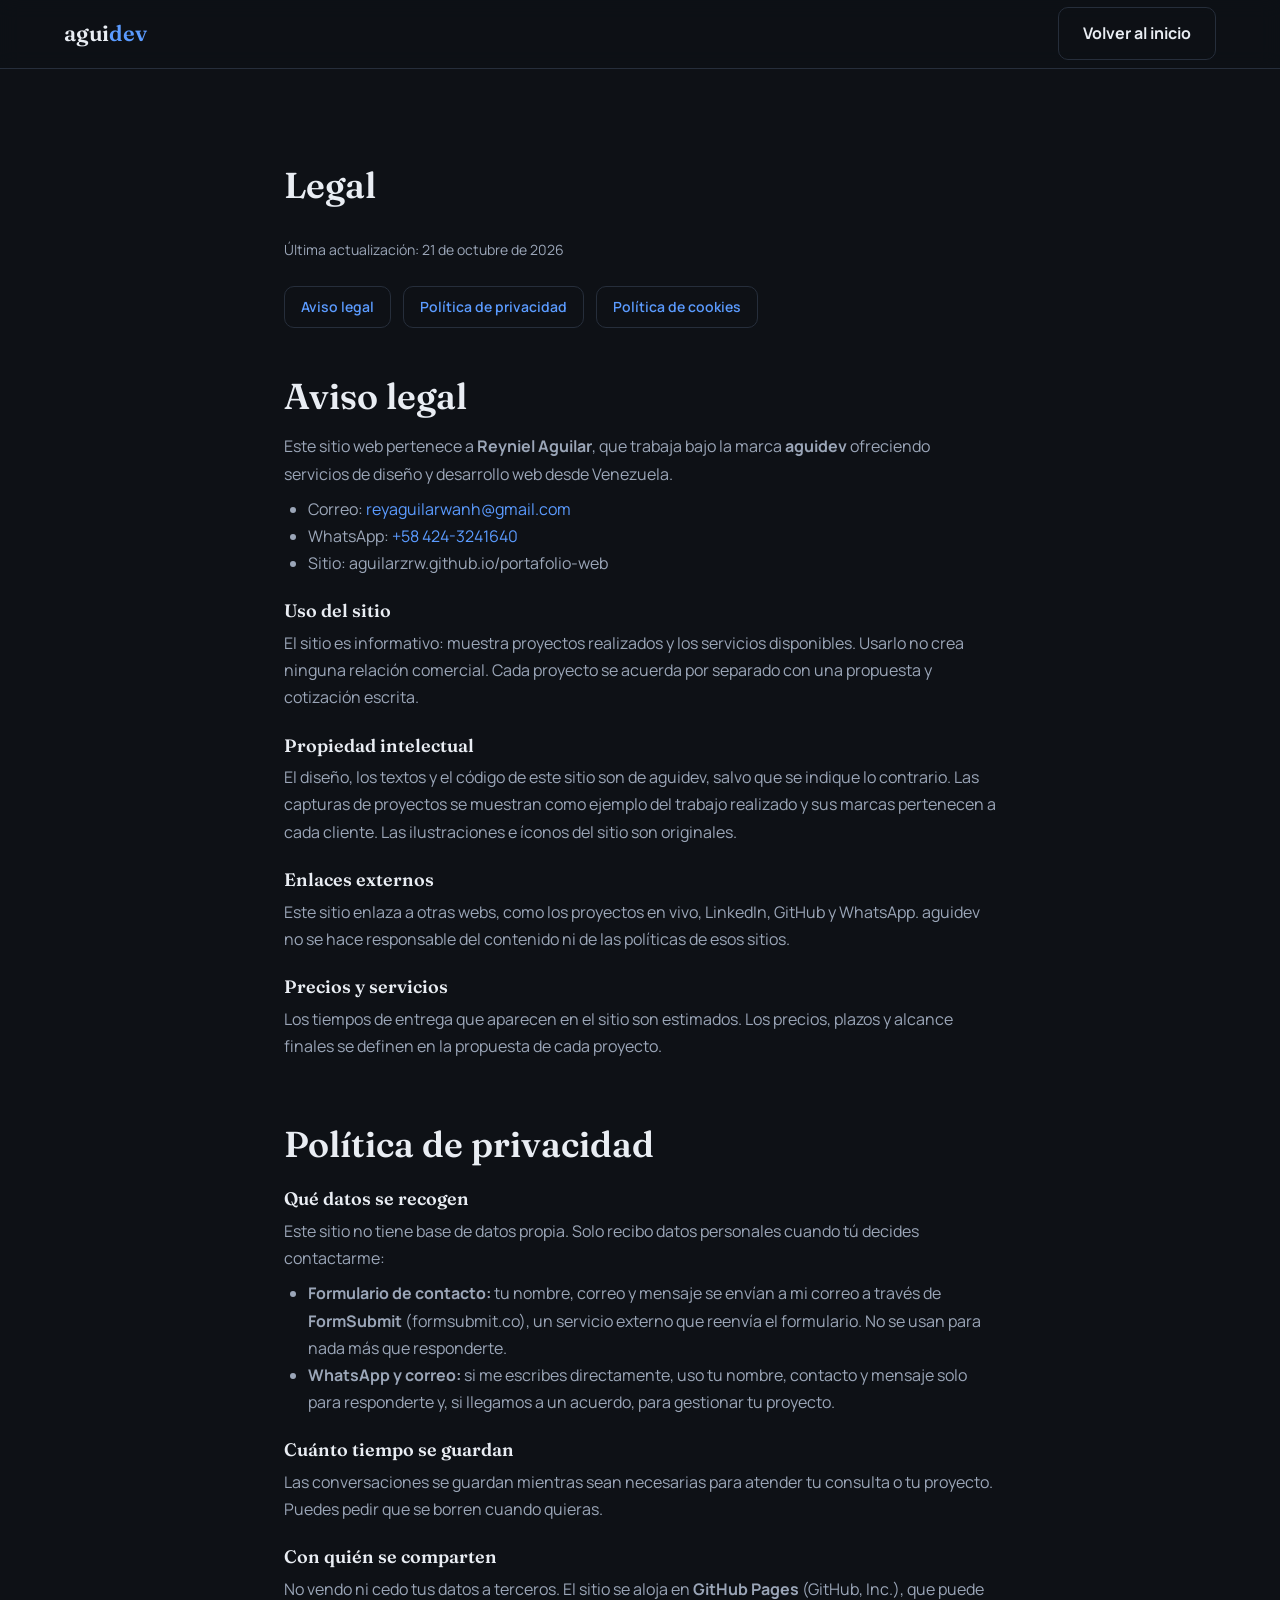
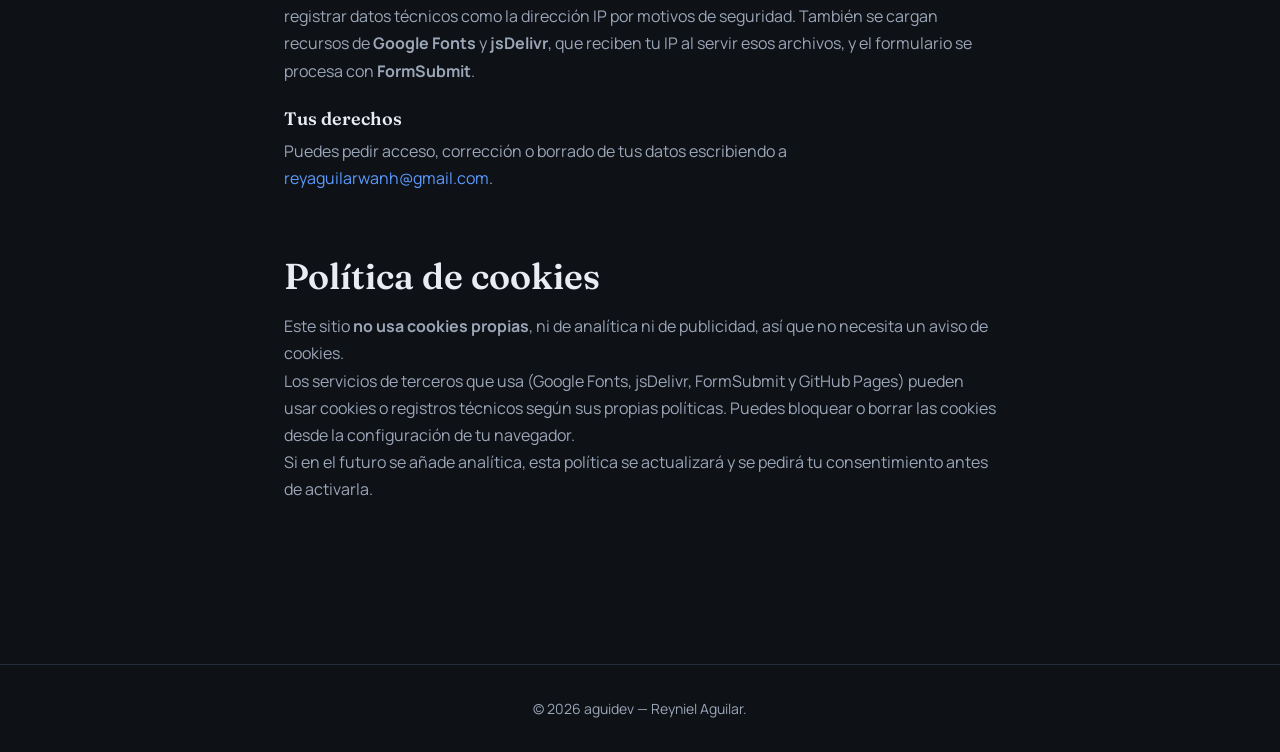
==== commit b5e5a9be: "Fases 2 y 3: rediseño por sección, animaciones Motion, WebP, OG nueva y accesibilidad Co-Authored-By" ====
--- a/legal.html
+++ b/legal.html
@@ -8,7 +8,7 @@
 <meta name="robots" content="index, follow">
 <meta name="theme-color" content="#0e1116">
 <link rel="canonical" href="https://aguilarzrw.github.io/portafolio-web/legal.html">
-<link rel="stylesheet" href="css/styles.css?v=7">
+<link rel="stylesheet" href="css/styles.css?v=8">
 <link rel="icon" type="image/png" href="assets/img/favicon.png">
 <link rel="preconnect" href="https://fonts.googleapis.com">
 <link rel="preconnect" href="https://fonts.gstatic.com" crossorigin>
@@ -26,7 +26,7 @@
 <main class="section legal">
   <div class="container">
     <h1 class="section__title">Legal</h1>
-    <p class="legal__updated">Última actualización: 19 de octubre de 2026</p>
+    <p class="legal__updated">Última actualización: 21 de octubre de 2026</p>
 
     <nav class="legal__toc" aria-label="Secciones">
       <a href="#aviso-legal">Aviso legal</a>
@@ -54,9 +54,7 @@
       <p>El diseño, los textos y el código de este sitio son de aguidev, salvo
          que se indique lo contrario. Las capturas de proyectos se muestran como
          ejemplo del trabajo realizado y sus marcas pertenecen a cada cliente.
-         El estilo visual es un homenaje al estilo grafiti de Jinx (Arcane); no
-         hay relación con Riot Games ni con Netflix, y todas las ilustraciones
-         del sitio son originales.</p>
+         Las ilustraciones e íconos del sitio son originales.</p>
 
       <h3>Enlaces externos</h3>
       <p>Este sitio enlaza a otras webs, como los proyectos en vivo, LinkedIn,
@@ -93,8 +91,8 @@
       <p>No vendo ni cedo tus datos a terceros. El sitio se aloja en
          <strong>GitHub Pages</strong> (GitHub, Inc.), que puede registrar datos
          técnicos como la dirección IP por motivos de seguridad. También se cargan
-         recursos de <strong>Google Fonts</strong>, <strong>jsDelivr</strong> y
-         <strong>cdnjs</strong>, que reciben tu IP al servir esos archivos, y el
+         recursos de <strong>Google Fonts</strong> y <strong>jsDelivr</strong>,
+         que reciben tu IP al servir esos archivos, y el
          formulario se procesa con <strong>FormSubmit</strong>.</p>
 
       <h3>Tus derechos</h3>
@@ -106,7 +104,7 @@
       <h2>Política de cookies</h2>
       <p>Este sitio <strong>no usa cookies propias</strong>, ni de analítica ni
          de publicidad, así que no necesita un aviso de cookies.</p>
-      <p>Los servicios de terceros que usa (Google Fonts, jsDelivr, cdnjs,
+      <p>Los servicios de terceros que usa (Google Fonts, jsDelivr,
          FormSubmit y GitHub Pages) pueden usar cookies o registros técnicos según sus propias
          políticas. Puedes bloquear o borrar las cookies desde la configuración
          de tu navegador.</p>
--- a/css/styles.css
+++ b/css/styles.css
@@ -93,6 +93,33 @@
   padding: 0 var(--space-5);
 }
 
+/* ===== Accesibilidad y progreso ===== */
+.skip-link {
+  position: absolute;
+  left: var(--space-4);
+  top: -100px;
+  z-index: 200;
+  padding: var(--space-2) var(--space-4);
+  background: var(--color-accent);
+  color: var(--color-on-accent);
+  font-weight: 700;
+  border-radius: var(--radius);
+}
+
+.skip-link:focus { top: var(--space-3); }
+
+.scroll-progress {
+  position: fixed;
+  top: 0;
+  left: 0;
+  right: 0;
+  height: 3px;
+  z-index: 150;
+  background: var(--color-accent);
+  transform: scaleX(0);
+  transform-origin: 0 50%;
+}
+
 /* ===== Navbar ===== */
 .navbar {
   position: sticky;
@@ -101,7 +128,10 @@
   background: var(--color-overlay);
   backdrop-filter: blur(10px);
   border-bottom: 1px solid var(--color-border);
-}
+  transition: box-shadow var(--dur) var(--ease);
+}
+
+.navbar.is-scrolled { box-shadow: var(--shadow-md); }
 
 .navbar__inner {
   display: flex;
@@ -128,7 +158,25 @@
   transition: color var(--dur-fast) var(--ease);
 }
 
-.nav-links a:hover { color: var(--color-text); }
+.nav-links a:hover,
+.nav-links a.is-active { color: var(--color-text); }
+
+.nav-links a { position: relative; }
+
+.nav-links a::after {
+  content: "";
+  position: absolute;
+  left: 0;
+  right: 0;
+  bottom: -6px;
+  height: 2px;
+  background: var(--color-accent);
+  transform: scaleX(0);
+  transform-origin: 0 50%;
+  transition: transform var(--dur) var(--ease);
+}
+
+.nav-links a.is-active::after { transform: scaleX(1); }
 
 .nav-toggle {
   display: none;
@@ -163,17 +211,21 @@
   letter-spacing: -0.015em;
 }
 
-.hero__hi {
-  display: block;
-  font-family: var(--font-body);
-  font-size: var(--text-base);
-  font-weight: 600;
-  letter-spacing: 0;
+.hero__eyebrow {
+  font-size: var(--text-sm);
+  font-weight: 700;
+  letter-spacing: 0.06em;
+  text-transform: uppercase;
   color: var(--color-accent);
-  margin-bottom: var(--space-3);
-}
-
-.hero__boom { color: var(--color-accent); font-style: italic; }
+  margin-bottom: var(--space-4);
+}
+
+.hero__accent {
+  font-style: italic;
+  color: var(--color-accent);
+  background: linear-gradient(var(--color-accent), var(--color-accent)) no-repeat 0 100% / var(--underline, 0%) 2px;
+  padding-bottom: 0.08em;
+}
 
 .hero__text {
   margin-top: var(--space-5);
@@ -193,7 +245,13 @@
   color: var(--color-muted);
 }
 
-.status__dot { width: 8px; height: 8px; border-radius: 50%; background: var(--color-accent); }
+.status__dot { width: 8px; height: 8px; border-radius: 50%; background: var(--color-accent); animation: pulse 2.4s ease-out infinite; }
+
+@keyframes pulse {
+  0%   { box-shadow: 0 0 0 0 rgba(91, 155, 255, 0.5); }
+  70%  { box-shadow: 0 0 0 8px rgba(91, 155, 255, 0); }
+  100% { box-shadow: 0 0 0 0 rgba(91, 155, 255, 0); }
+}
 
 .hero__stack { position: relative; display: block; aspect-ratio: 1200 / 760; }
 
@@ -210,8 +268,6 @@
 .hero__shot--back  { top: 0; right: 0; }
 .hero__shot--front { bottom: 0; left: 0; }
 
-.hero__stack:hover .hero__shot--back  { transform: translate(6px, -6px); }
-.hero__stack:hover .hero__shot--front { transform: translate(-6px, 6px); }
 
 /* ===== Botones ===== */
 .btn {
@@ -250,12 +306,17 @@
   overflow: hidden;
   background: var(--color-surface);
   box-shadow: var(--shadow-md);
-  transition: border-color var(--dur) var(--ease), transform var(--dur) var(--ease);
-}
-
-.case__media:hover { border-color: var(--color-accent); transform: translateY(-3px); }
+  transition: border-color var(--dur) var(--ease);
+}
+
+.case__media:hover { border-color: var(--color-accent); }
 
 .case__media img { width: 100%; height: auto; }
+
+.case__facts { display: grid; gap: var(--space-3); margin: var(--space-5) 0 0; }
+.case__facts div { display: grid; grid-template-columns: 6rem 1fr; gap: var(--space-3); font-size: var(--text-sm); }
+.case__facts dt { font-weight: 700; color: var(--color-text); }
+.case__facts dd { color: var(--color-muted); }
 
 .case__bar {
   display: flex;
@@ -320,7 +381,7 @@
   font-weight: 600;
 }
 
-.skill-item i { font-size: 1.3rem; }
+.skills__title { font-family: var(--font-body); font-size: var(--text-sm); font-weight: 700; letter-spacing: 0.06em; text-transform: uppercase; color: var(--color-muted); margin-bottom: var(--space-4); }
 
 /* ===== Servicios ===== */
 .services { display: grid; grid-template-columns: repeat(3, 1fr); gap: var(--space-5); }
@@ -337,6 +398,8 @@
 }
 
 .service:hover { border-color: var(--color-accent); }
+
+.service__icon { width: 36px; height: 36px; color: var(--color-accent); margin-bottom: var(--space-2); }
 
 .service h3 { font-size: var(--text-xl); }
 .service p { color: var(--color-muted); }
@@ -489,6 +552,11 @@
   box-shadow: 0 0 0 1000px var(--color-bg) inset;
   caret-color: var(--color-text);
 }
+
+.contact-form__field input[aria-invalid="true"],
+.contact-form__field textarea[aria-invalid="true"] { border-color: var(--color-danger); }
+
+.field-error { font-size: var(--text-sm); color: var(--color-danger); font-weight: 600; }
 
 .contact-form__submit { border: none; align-self: flex-start; }
 .contact-form__honey { display: none; }
@@ -557,10 +625,12 @@
     padding: var(--space-5);
     border-bottom: 1px solid var(--color-border);
     transform: translateY(-150%);
-    transition: transform var(--dur) var(--ease);
+    visibility: hidden; /* cerrado: los enlaces no reciben foco con Tab */
+    transition: transform var(--dur) var(--ease), visibility 0s linear var(--dur);
   }
 
-  .nav-links.is-open { transform: translateY(0); }
+  .nav-links.is-open { transform: translateY(0); visibility: visible; transition-delay: 0s; }
+  .nav-links a::after { display: none; }
   .nav-toggle { display: flex; }
   .hero { padding: var(--space-6) 0 var(--space-7); min-height: auto; }
   .section { padding: var(--space-8) 0; }
@@ -569,7 +639,16 @@
   .contact-grid { grid-template-columns: 1fr; }
 }
 
+/* ===== Movimiento: estados iniciales (solo si hay movimiento permitido) ===== */
+.has-motion [data-hero],
+.has-motion [data-reveal],
+.has-motion [data-stagger],
+.has-motion .hero__shot { opacity: 0; }
+
+.btn { will-change: transform; }
+
 @media (prefers-reduced-motion: reduce) {
   html { scroll-behavior: auto; }
-  *, *::before, *::after { transition-duration: 0.01ms !important; }
-}
+  *, *::before, *::after { transition-duration: 0.01ms !important; animation: none !important; }
+  .hero__accent { --underline: 100%; }
+}
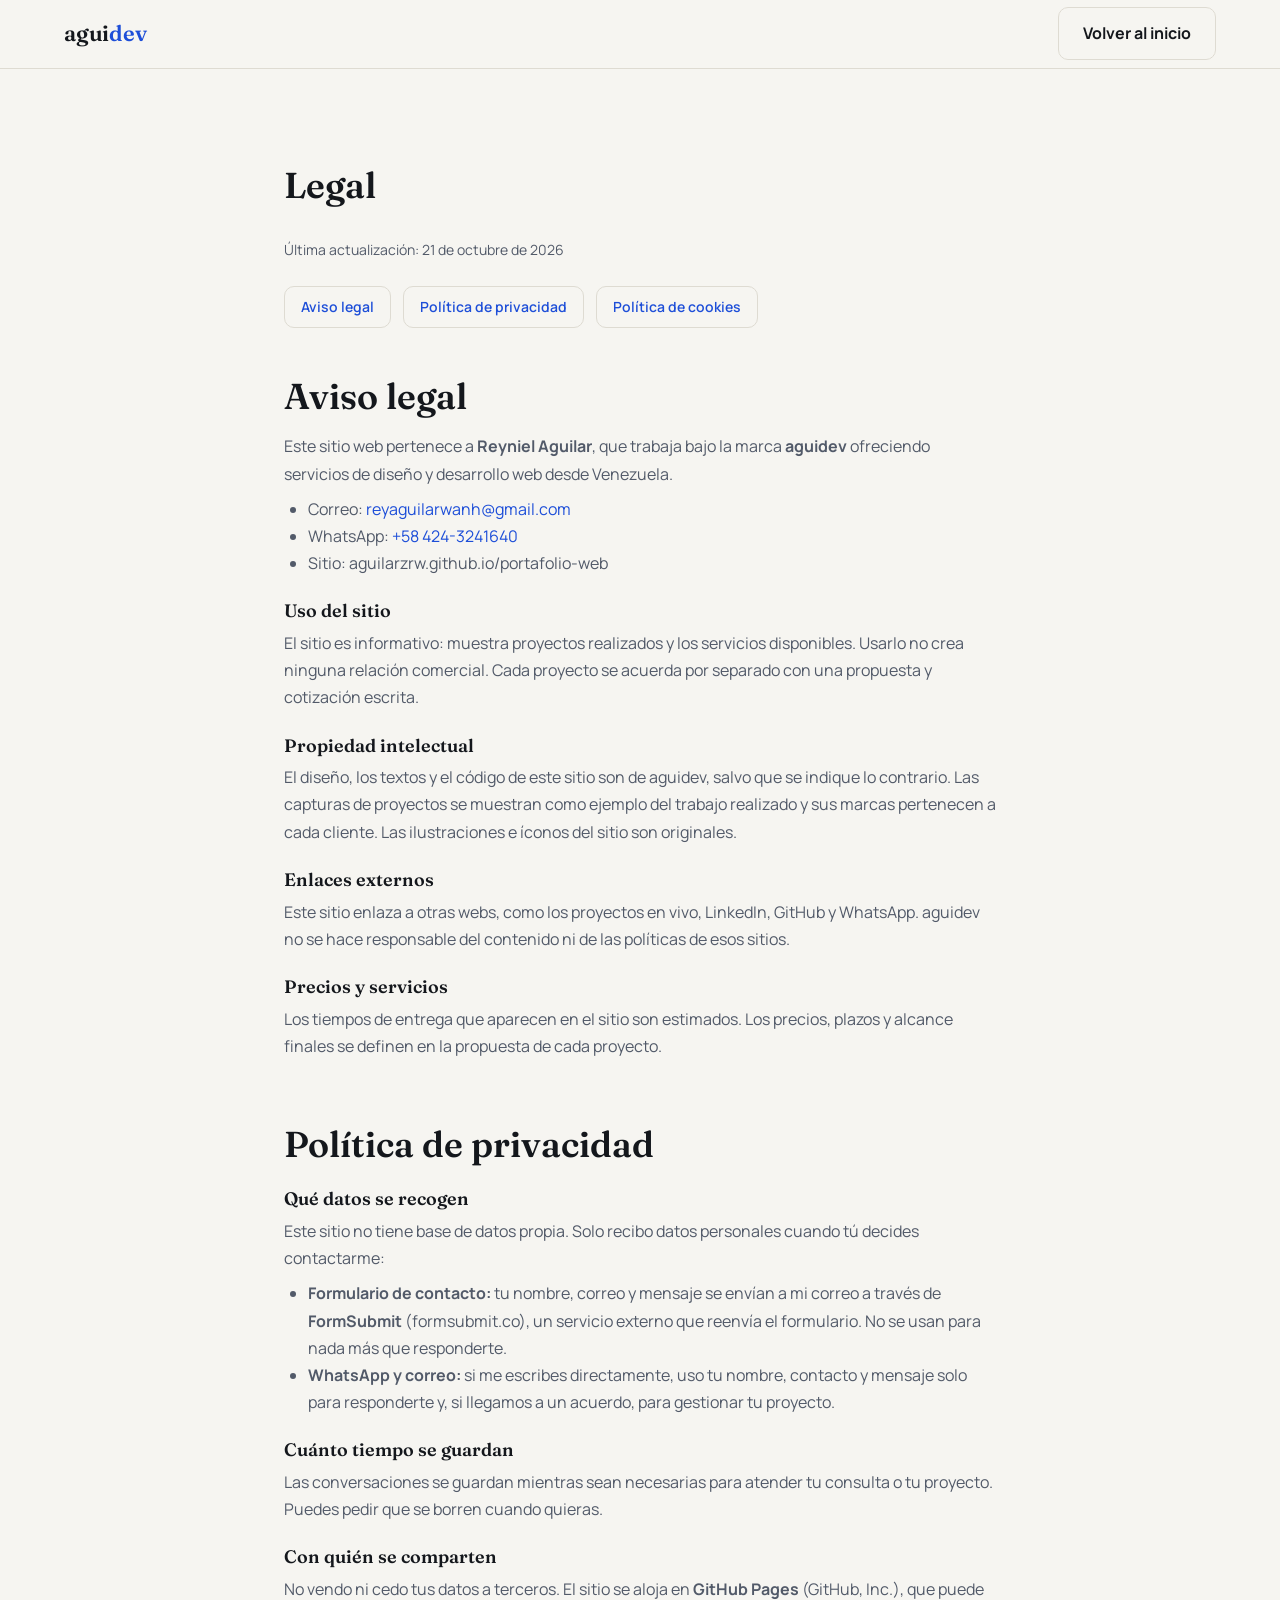
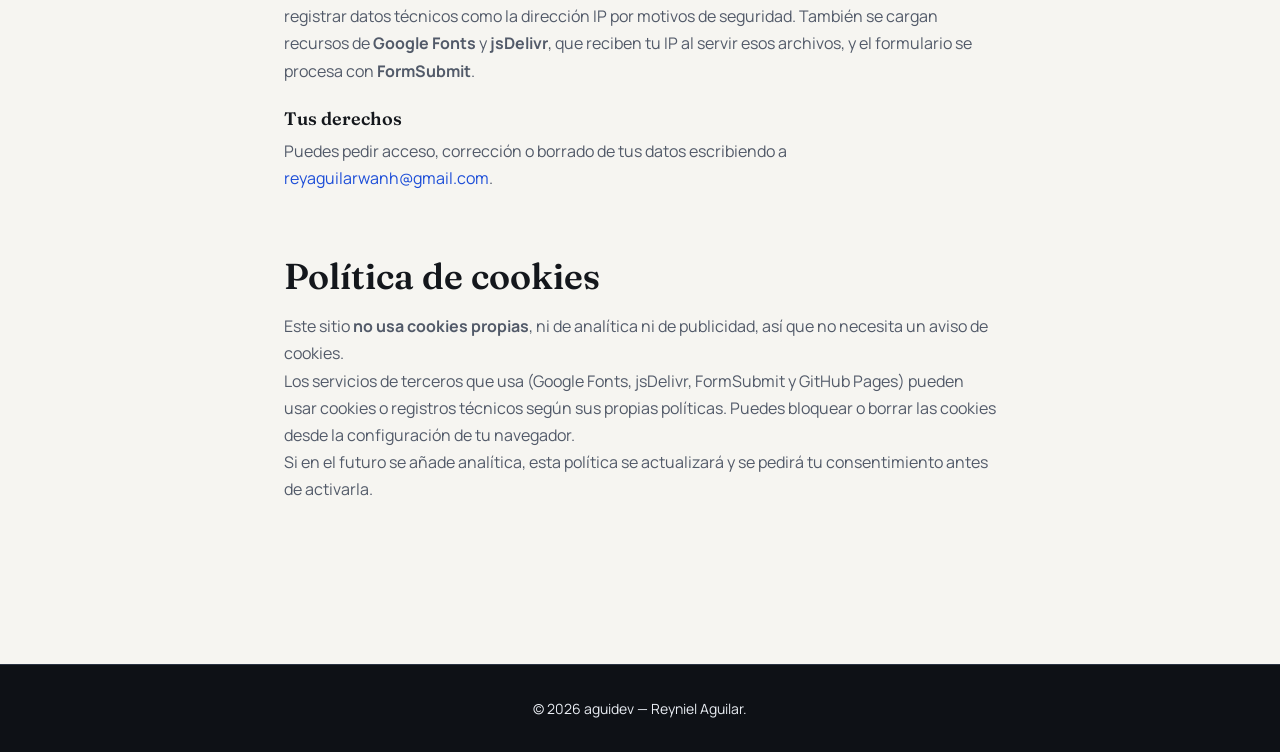
==== commit 50b105d2: "Rediseño editorial claro, botones de WhatsApp por servicio y mejoras de SEO Co-Authored-By: Claude S" ====
--- a/legal.html
+++ b/legal.html
@@ -6,13 +6,13 @@
 <title>Aviso legal, privacidad y cookies | aguidev</title>
 <meta name="description" content="Aviso legal, política de privacidad y política de cookies del sitio de aguidev (Reyniel Aguilar).">
 <meta name="robots" content="index, follow">
-<meta name="theme-color" content="#0e1116">
+<meta name="theme-color" content="#f6f5f1">
 <link rel="canonical" href="https://aguilarzrw.github.io/portafolio-web/legal.html">
-<link rel="stylesheet" href="css/styles.css?v=8">
+<link rel="stylesheet" href="css/styles.css?v=10">
 <link rel="icon" type="image/png" href="assets/img/favicon.png">
 <link rel="preconnect" href="https://fonts.googleapis.com">
 <link rel="preconnect" href="https://fonts.gstatic.com" crossorigin>
-<link href="https://fonts.googleapis.com/css2?family=Fraunces:wght@600&family=Manrope:wght@400;500;600;700&display=swap" rel="stylesheet">
+<link href="https://fonts.googleapis.com/css2?family=Fraunces:ital,wght@0,600;1,600&family=Manrope:wght@400;500;600;700&display=swap" rel="stylesheet">
 </head>
 <body>
 
--- a/css/styles.css
+++ b/css/styles.css
@@ -1,18 +1,18 @@
 /* ===== Tokens: todo valor de diseño vive aquí ===== */
 :root {
-  /* Color: base grafito + un solo acento */
-  --color-bg: #0e1116;
-  --color-surface: #151a22;
-  --color-surface-2: #1b212b;
-  --color-border: #262e3b;
-  --color-text: #e9edf3;
-  --color-muted: #9ba6b8;
-  --color-placeholder: #7a8599;
-  --color-accent: #5b9bff;
-  --color-accent-hover: #86b5ff;
-  --color-on-accent: #0a0e14;
-  --color-danger: #ff9b9b;
-  --color-overlay: rgba(14, 17, 22, 0.85);
+  /* Color: base clara + un solo acento (las secciones oscuras usan .section--dark) */
+  --color-bg: #f6f5f1;
+  --color-surface: #ffffff;
+  --color-surface-2: #fbfaf7;
+  --color-border: #dedbd2;
+  --color-text: #14171c;
+  --color-muted: #525a69;
+  --color-placeholder: #6b7383;
+  --color-accent: #1d4ed8;
+  --color-accent-hover: #1e40af;
+  --color-on-accent: #ffffff;
+  --color-danger: #b42318;
+  --color-overlay: rgba(246, 245, 241, 0.88);
 
   /* Tipografía: 2 familias */
   --font-body: "Manrope", system-ui, -apple-system, "Segoe UI", Arial, sans-serif;
@@ -24,7 +24,7 @@
   --text-lg: 1.125rem;
   --text-xl: 1.375rem;
   --text-2xl: clamp(1.75rem, 3vw, 2.25rem);
-  --text-3xl: clamp(2.25rem, 4.6vw, 3.5rem);
+  --text-3xl: clamp(2.5rem, 5vw, 4rem);
   --leading-tight: 1.15;
   --leading-body: 1.7;
   --measure: 68ch;
@@ -44,8 +44,8 @@
   --radius-sm: 6px;
   --radius: 10px;
   --radius-pill: 999px;
-  --shadow-sm: 0 1px 2px rgba(0, 0, 0, 0.3);
-  --shadow-md: 0 12px 32px rgba(0, 0, 0, 0.35);
+  --shadow-sm: 0 1px 2px rgba(20, 23, 28, 0.08);
+  --shadow-md: 0 14px 34px rgba(20, 23, 28, 0.12);
   --ease: cubic-bezier(0.2, 0.6, 0.2, 1);
   --dur-fast: 200ms;
   --dur: 300ms;
@@ -196,7 +196,7 @@
   display: flex;
   align-items: center;
   padding: var(--space-8) 0;
-  background: radial-gradient(circle at 85% 10%, rgba(91, 155, 255, 0.1), transparent 45%), var(--color-bg);
+  background: radial-gradient(circle at 85% 10%, rgba(29, 78, 216, 0.07), transparent 45%), var(--color-bg);
 }
 
 .hero__inner {
@@ -248,9 +248,9 @@
 .status__dot { width: 8px; height: 8px; border-radius: 50%; background: var(--color-accent); animation: pulse 2.4s ease-out infinite; }
 
 @keyframes pulse {
-  0%   { box-shadow: 0 0 0 0 rgba(91, 155, 255, 0.5); }
-  70%  { box-shadow: 0 0 0 8px rgba(91, 155, 255, 0); }
-  100% { box-shadow: 0 0 0 0 rgba(91, 155, 255, 0); }
+  0%   { box-shadow: 0 0 0 0 rgba(29, 78, 216, 0.45); }
+  70%  { box-shadow: 0 0 0 8px rgba(29, 78, 216, 0); }
+  100% { box-shadow: 0 0 0 0 rgba(29, 78, 216, 0); }
 }
 
 .hero__stack { position: relative; display: block; aspect-ratio: 1200 / 760; }
@@ -449,7 +449,24 @@
 .process strong { display: block; color: var(--color-text); margin-bottom: var(--space-1); font-size: var(--text-base); }
 
 /* ===== Sobre mí ===== */
-.about { display: grid; grid-template-columns: 1.2fr 1fr; gap: var(--space-7); align-items: center; }
+.about { display: grid; grid-template-columns: 340px 1fr; gap: var(--space-8); align-items: center; }
+
+.about > div { grid-column: 2; }
+
+.about__photo {
+  grid-column: 1;
+  grid-row: 1 / span 2;
+  align-self: center;
+  width: 100%;
+  height: auto;
+  aspect-ratio: 4 / 5;
+  object-fit: cover;
+  border: 1px solid var(--color-border);
+  border-radius: var(--radius);
+  box-shadow: var(--shadow-md);
+}
+
+.about__cv { margin-top: var(--space-6); }
 
 /* ===== Contacto ===== */
 .contact-grid { display: grid; grid-template-columns: repeat(auto-fit, minmax(320px, 1fr)); gap: var(--space-5); align-items: start; }
@@ -604,6 +621,8 @@
 /* ===== Responsive ===== */
 @media (max-width: 960px) {
   .hero__inner, .case, .about { grid-template-columns: 1fr; }
+  .about > div, .about__photo { grid-column: 1; grid-row: auto; }
+  .about__photo { max-width: 340px; }
   .case--flip .case__media { order: 0; }
   .case { gap: var(--space-5); margin-bottom: var(--space-8); }
   .services { grid-template-columns: 1fr 1fr; }
@@ -639,6 +658,56 @@
   .contact-grid { grid-template-columns: 1fr; }
 }
 
+/* ===== Secciones oscuras: redefinen los tokens y todo lo de adentro se adapta ===== */
+.section--dark,
+.footer {
+  --color-bg: #0e1116;
+  --color-surface: #151a22;
+  --color-surface-2: #1b212b;
+  --color-border: #2a3342;
+  --color-text: #e9edf3;
+  --color-muted: #a3aec0;
+  --color-placeholder: #8591a6;
+  --color-accent: #7aadff;
+  --color-accent-hover: #a3c5ff;
+  --color-on-accent: #0a0e14;
+  --color-danger: #ff9b9b;
+  --shadow-md: 0 14px 34px rgba(0, 0, 0, 0.4);
+  background: var(--color-bg);
+  color: var(--color-text);
+}
+
+.section__eyebrow {
+  font-size: var(--text-sm);
+  font-weight: 700;
+  letter-spacing: 0.06em;
+  text-transform: uppercase;
+  color: var(--color-accent);
+  margin-bottom: var(--space-3);
+}
+
+.nav-links a.nav-cta,
+.nav-links a.nav-cta:hover { color: var(--color-on-accent); padding: var(--space-2) var(--space-4); }
+.nav-links a.nav-cta::after { display: none; }
+
+.hero__facts {
+  display: flex;
+  flex-wrap: wrap;
+  gap: var(--space-3) var(--space-6);
+  margin-top: var(--space-6);
+  padding-top: var(--space-5);
+  border-top: 1px solid var(--color-border);
+  font-size: var(--text-sm);
+  font-weight: 600;
+}
+
+.hero__facts li { display: flex; align-items: center; gap: var(--space-2); }
+.hero__facts li::before { content: ""; width: 6px; height: 6px; border-radius: 50%; background: var(--color-accent); }
+
+.service__cta { align-self: flex-start; margin-top: var(--space-4); padding: var(--space-2) var(--space-4); font-size: var(--text-sm); }
+
+.sr-only { position: absolute; width: 1px; height: 1px; margin: -1px; padding: 0; overflow: hidden; clip: rect(0, 0, 0, 0); white-space: nowrap; border: 0; }
+
 /* ===== Movimiento: estados iniciales (solo si hay movimiento permitido) ===== */
 .has-motion [data-hero],
 .has-motion [data-reveal],
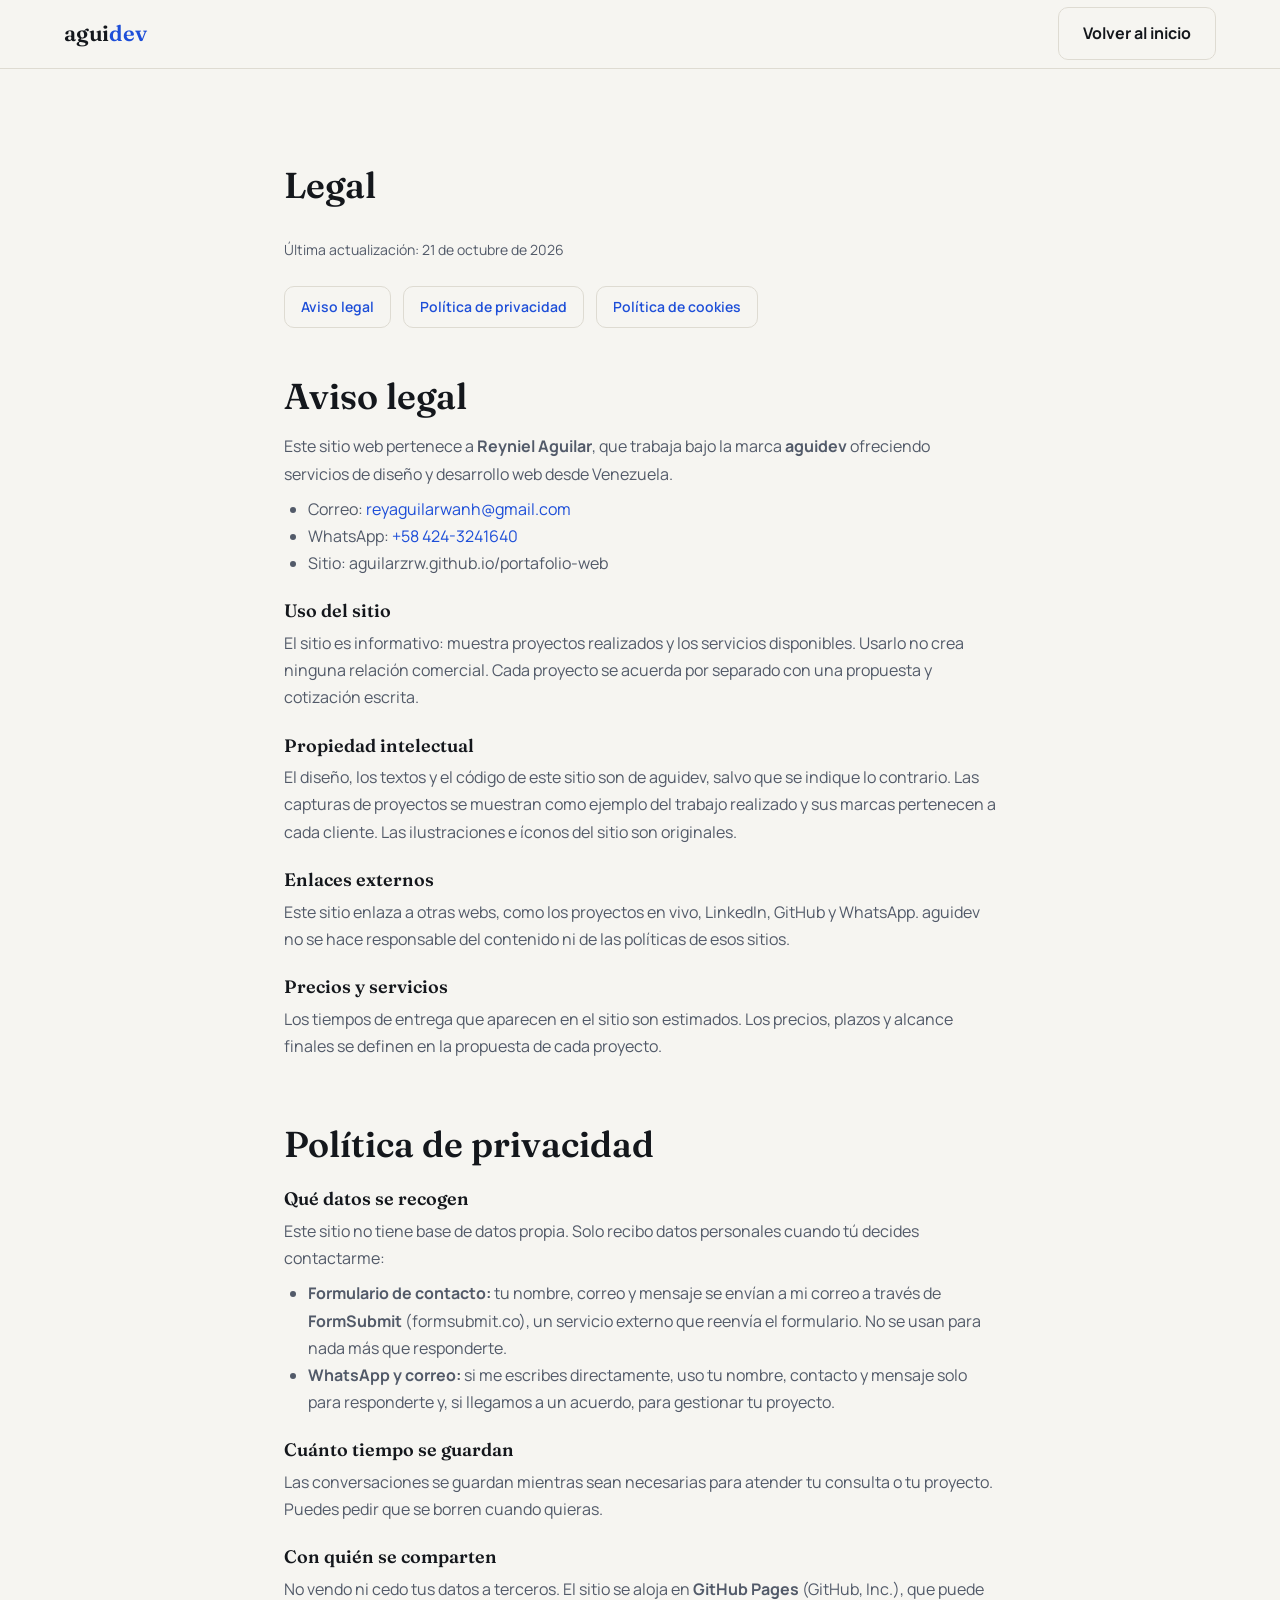
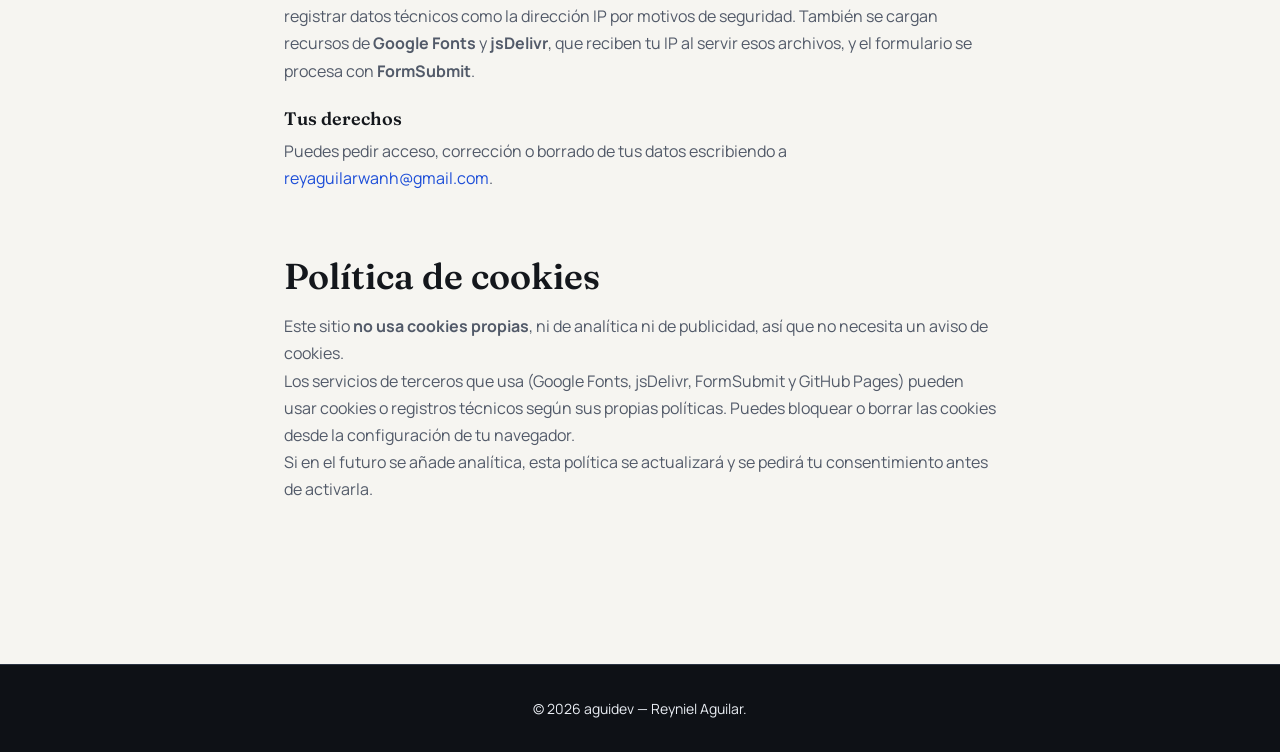
==== commit aac6d336: "Navbar alineada y contacto rediseñado (accesos directos + formulario en tarjeta clara) Co-Authored-B" ====
--- a/legal.html
+++ b/legal.html
@@ -8,7 +8,7 @@
 <meta name="robots" content="index, follow">
 <meta name="theme-color" content="#f6f5f1">
 <link rel="canonical" href="https://aguilarzrw.github.io/portafolio-web/legal.html">
-<link rel="stylesheet" href="css/styles.css?v=10">
+<link rel="stylesheet" href="css/styles.css?v=14">
 <link rel="icon" type="image/png" href="assets/img/favicon.png">
 <link rel="preconnect" href="https://fonts.googleapis.com">
 <link rel="preconnect" href="https://fonts.gstatic.com" crossorigin>
--- a/css/styles.css
+++ b/css/styles.css
@@ -149,7 +149,7 @@
 
 .logo span { color: var(--color-accent); }
 
-.nav-links { display: flex; gap: var(--space-6); }
+.nav-links { display: flex; align-items: center; gap: var(--space-6); }
 
 .nav-links a {
   font-size: var(--text-sm);
@@ -469,8 +469,6 @@
 .about__cv { margin-top: var(--space-6); }
 
 /* ===== Contacto ===== */
-.contact-grid { display: grid; grid-template-columns: repeat(auto-fit, minmax(320px, 1fr)); gap: var(--space-5); align-items: start; }
-
 .contact-card,
 .contact-form {
   background: var(--color-surface-2);
@@ -620,7 +618,7 @@
 
 /* ===== Responsive ===== */
 @media (max-width: 960px) {
-  .hero__inner, .case, .about { grid-template-columns: 1fr; }
+  .hero__inner, .case, .about, .contact { grid-template-columns: 1fr; }
   .about > div, .about__photo { grid-column: 1; grid-row: auto; }
   .about__photo { max-width: 340px; }
   .case--flip .case__media { order: 0; }
@@ -655,7 +653,7 @@
   .section { padding: var(--space-8) 0; }
   .services { grid-template-columns: 1fr; }
   .contact-card, .contact-form { padding: var(--space-5); }
-  .contact-grid { grid-template-columns: 1fr; }
+  .contact { gap: var(--space-7); }
 }
 
 /* ===== Secciones oscuras: redefinen los tokens y todo lo de adentro se adapta ===== */
@@ -708,6 +706,37 @@
 
 .sr-only { position: absolute; width: 1px; height: 1px; margin: -1px; padding: 0; overflow: hidden; clip: rect(0, 0, 0, 0); white-space: nowrap; border: 0; }
 
+/* ===== Contacto rediseñado: accesos a la izquierda, formulario en tarjeta clara ===== */
+.contact { display: grid; grid-template-columns: 1fr 1.05fr; gap: var(--space-8); align-items: start; }
+
+@media (max-width: 960px) { .contact { grid-template-columns: 1fr; gap: var(--space-7); } }
+@media (max-width: 480px) { .contact__links .contact-btn::after { display: none; } }
+
+.contact__links { display: grid; gap: var(--space-3); margin-bottom: var(--space-5); }
+
+.contact__links .contact-btn { padding: var(--space-4) var(--space-5); }
+.contact__links .contact-btn::after { content: "→"; margin-left: auto; font-size: var(--text-xl); }
+
+.contact__info .contact-card__secondary { margin-top: 0; padding-top: 0; border-top: 0; }
+
+.contact-form {
+  --color-bg: #f6f5f1;
+  --color-border: #dedbd2;
+  --color-text: #14171c;
+  --color-muted: #525a69;
+  --color-placeholder: #6b7383;
+  --color-accent: #1d4ed8;
+  --color-accent-hover: #1e40af;
+  --color-on-accent: #ffffff;
+  --color-danger: #b42318;
+  background: #ffffff;
+  color: var(--color-text);
+  border-color: transparent;
+  box-shadow: var(--shadow-md);
+}
+
+.contact-form__title { font-size: var(--text-xl); margin-bottom: var(--space-2); }
+
 /* ===== Movimiento: estados iniciales (solo si hay movimiento permitido) ===== */
 .has-motion [data-hero],
 .has-motion [data-reveal],
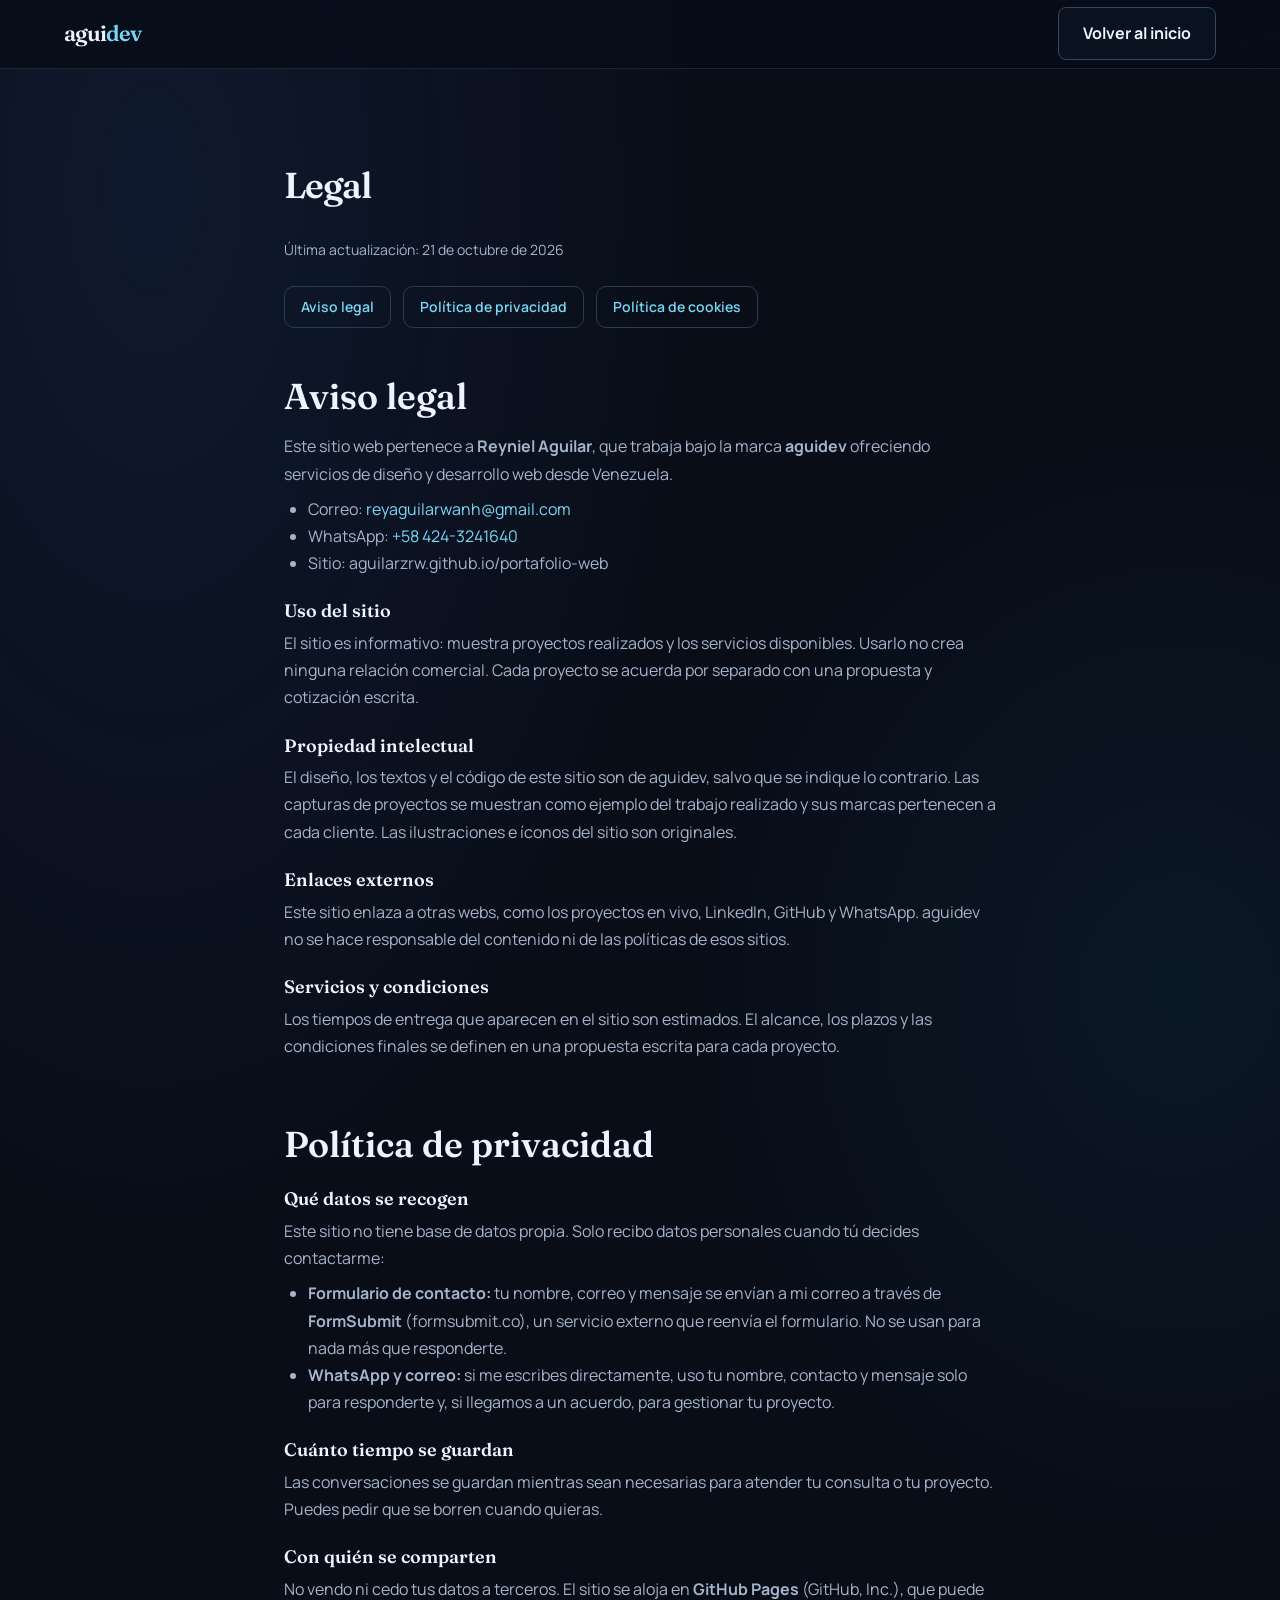
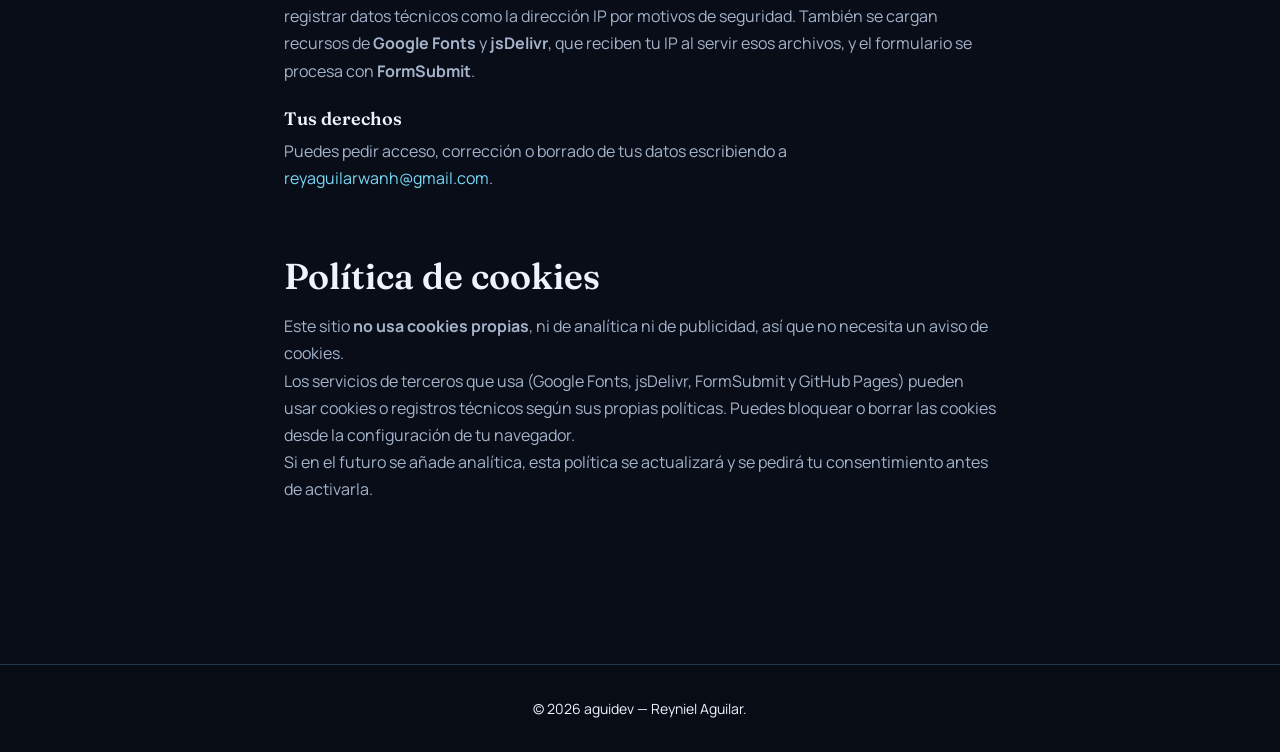
==== commit 66b40490: "Actualizar estilos y condiciones legales" ====
--- a/legal.html
+++ b/legal.html
@@ -8,7 +8,7 @@
 <meta name="robots" content="index, follow">
 <meta name="theme-color" content="#f6f5f1">
 <link rel="canonical" href="https://aguilarzrw.github.io/portafolio-web/legal.html">
-<link rel="stylesheet" href="css/styles.css?v=14">
+<link rel="stylesheet" href="css/styles.css?v=19">
 <link rel="icon" type="image/png" href="assets/img/favicon.png">
 <link rel="preconnect" href="https://fonts.googleapis.com">
 <link rel="preconnect" href="https://fonts.gstatic.com" crossorigin>
@@ -61,10 +61,10 @@
          GitHub y WhatsApp. aguidev no se hace responsable del contenido ni de
          las políticas de esos sitios.</p>
 
-      <h3>Precios y servicios</h3>
-      <p>Los tiempos de entrega que aparecen en el sitio son estimados. Los
-         precios, plazos y alcance finales se definen en la propuesta de cada
-         proyecto.</p>
+      <h3>Servicios y condiciones</h3>
+      <p>Los tiempos de entrega que aparecen en el sitio son estimados. El alcance,
+         los plazos y las condiciones finales se definen en una propuesta escrita
+         para cada proyecto.</p>
     </section>
 
     <section id="privacidad">
--- a/css/styles.css
+++ b/css/styles.css
@@ -403,6 +403,130 @@
 
 .service h3 { font-size: var(--text-xl); }
 .service p { color: var(--color-muted); }
+
+.service { position: relative; }
+
+.service--featured { background: var(--color-surface); border: 2px solid var(--color-accent); box-shadow: var(--shadow-md); }
+
+.service__badge {
+  position: absolute;
+  top: -13px;
+  left: var(--space-6);
+  padding: 2px var(--space-3);
+  border-radius: var(--radius-pill);
+  background: var(--color-accent);
+  color: var(--color-on-accent);
+  font-size: var(--text-sm);
+  font-weight: 700;
+}
+
+.service .service__price { font-family: var(--font-heading); font-weight: 600; font-size: var(--text-2xl); line-height: 1; color: var(--color-text); }
+.service__price small { font-family: var(--font-body); font-size: var(--text-sm); font-weight: 600; color: var(--color-muted); }
+
+.service__list { display: grid; gap: var(--space-2); font-size: var(--text-sm); color: var(--color-muted); }
+.service__list li { position: relative; padding-left: var(--space-5); }
+.service__list li::before {
+  content: "";
+  position: absolute;
+  left: 2px;
+  top: 0.45em;
+  width: 11px;
+  height: 6px;
+  border-left: 2px solid var(--color-accent);
+  border-bottom: 2px solid var(--color-accent);
+  transform: rotate(-45deg);
+}
+.service__list strong { color: var(--color-text); }
+.service .service__note { font-size: var(--text-sm); color: var(--color-accent); font-weight: 600; }
+
+/* ===== Elige tu paquete (comparativa dentro de Servicios) ===== */
+.pricing { display: grid; grid-template-columns: repeat(3, 1fr); gap: var(--space-5); align-items: stretch; padding-top: var(--space-3); }
+
+.tier {
+  position: relative;
+  display: flex;
+  flex-direction: column;
+  gap: var(--space-2);
+  background: var(--color-surface-2);
+  border: 1px solid var(--color-border);
+  border-radius: var(--radius);
+  padding: var(--space-6);
+}
+
+.tier--featured {
+  background: var(--color-surface);
+  border: 2px solid var(--color-accent);
+  box-shadow: var(--shadow-md);
+}
+
+.tier__badge {
+  position: absolute;
+  top: -13px;
+  left: var(--space-6);
+  padding: 2px var(--space-3);
+  border-radius: var(--radius-pill);
+  background: var(--color-accent);
+  color: var(--color-on-accent);
+  font-size: var(--text-sm);
+  font-weight: 700;
+}
+
+.tier__kicker { font-size: var(--text-sm); font-weight: 700; letter-spacing: 0.06em; text-transform: uppercase; color: var(--color-muted); }
+.tier h4 { font-family: var(--font-heading); font-weight: 600; font-size: var(--text-xl); line-height: var(--leading-tight); }
+.tier__price { font-family: var(--font-heading); font-weight: 600; font-size: var(--text-3xl); line-height: 1; margin-top: var(--space-2); }
+.tier__price small { font-family: var(--font-body); font-size: var(--text-base); font-weight: 600; color: var(--color-muted); }
+.tier__time { color: var(--color-muted); font-size: var(--text-sm); padding-bottom: var(--space-3); }
+
+.tier__list { display: grid; gap: var(--space-2); font-size: var(--text-sm); margin-bottom: var(--space-4); }
+.tier__list li { position: relative; padding-left: var(--space-5); }
+.tier__list li::before {
+  content: "";
+  position: absolute;
+  left: 2px;
+  top: 0.45em;
+  width: 11px;
+  height: 6px;
+  border-left: 2px solid var(--color-accent);
+  border-bottom: 2px solid var(--color-accent);
+  transform: rotate(-45deg);
+}
+.tier__list li.is-off { color: var(--color-placeholder); text-decoration: line-through; }
+.tier__list li.is-off::before { content: "×"; border: 0; transform: none; top: -0.25em; left: 2px; width: auto; height: auto; font-size: 1.2em; line-height: 1.4; color: var(--color-placeholder); }
+
+.tier__note { font-size: var(--text-sm); color: var(--color-accent); font-weight: 600; margin-bottom: var(--space-3); }
+.tier__cta { align-self: flex-start; margin-top: auto; padding: var(--space-2) var(--space-4); font-size: var(--text-sm); }
+
+.pricing-app {
+  display: flex;
+  flex-wrap: wrap;
+  align-items: center;
+  justify-content: space-between;
+  gap: var(--space-4) var(--space-6);
+  margin-top: var(--space-5);
+  padding: var(--space-5) var(--space-6);
+  background: var(--color-text);
+  color: var(--color-bg);
+  border-radius: var(--radius);
+}
+.pricing-app h4 { font-family: var(--font-heading); font-weight: 600; font-size: var(--text-xl); }
+.pricing-app p { color: rgba(246, 245, 241, 0.8); max-width: 56ch; font-size: var(--text-sm); }
+.pricing-app .pricing-app__price { font-family: var(--font-heading); font-weight: 600; font-size: var(--text-2xl); color: var(--color-bg); white-space: nowrap; max-width: none; }
+.pricing-app__price small { font-family: var(--font-body); font-size: var(--text-sm); font-weight: 600; color: rgba(246, 245, 241, 0.8); }
+
+@media (min-width: 961px) { .tier h4 { min-height: calc(var(--text-xl) * 1.15 * 2); } }
+@media (max-width: 960px) { .pricing { grid-template-columns: 1fr; gap: var(--space-6); } }
+
+.pricing-notes {
+  display: grid;
+  grid-template-columns: repeat(2, 1fr);
+  gap: var(--space-4) var(--space-6);
+  margin-top: var(--space-7);
+  font-size: var(--text-sm);
+  color: var(--color-muted);
+}
+.pricing-notes li { border-top: 2px solid var(--color-text); padding-top: var(--space-3); }
+.pricing-notes strong { color: var(--color-text); }
+@media (max-width: 960px) { .pricing-notes { grid-template-columns: 1fr; } }
 
 .service .service__meta {
   margin-top: auto;
@@ -750,3 +874,144 @@
   *, *::before, *::after { transition-duration: 0.01ms !important; animation: none !important; }
   .hero__accent { --underline: 100%; }
 }
+
+
+/* ===== AGUIDEV / PREMIUM TECHNOLOGY ART DIRECTION ===== */
+:root {
+  color-scheme: dark;
+  --color-bg: #080d18;
+  --color-surface: #101a2b;
+  --color-surface-2: #142238;
+  --color-border: #293b55;
+  --color-text: #edf3ff;
+  --color-muted: #a5b4ca;
+  --color-placeholder: #8293ad;
+  --color-accent: #78d8f5;
+  --color-accent-hover: #a5eaff;
+  --color-on-accent: #07111c;
+  --color-overlay: rgba(8, 13, 24, 0.9);
+  --shadow-sm: 0 8px 24px rgba(0,0,0,.2);
+  --shadow-md: 0 24px 70px rgba(0,0,0,.36);
+}
+html { background: var(--color-bg); }
+body {
+  background:
+    radial-gradient(ellipse at 12% 8%, rgba(67,112,190,.13), transparent 34rem),
+    radial-gradient(ellipse at 92% 42%, rgba(49,177,210,.07), transparent 30rem),
+    var(--color-bg);
+}
+::selection { background: var(--color-accent); color: var(--color-on-accent); }
+.navbar {
+  background: rgba(8,13,24,.84);
+  border-bottom-color: rgba(120,216,245,.13);
+  backdrop-filter: blur(18px);
+}
+.navbar.is-scrolled { box-shadow: 0 12px 36px rgba(0,0,0,.28); }
+.logo { letter-spacing: -.045em; }
+.logo span { color: var(--color-accent); }
+.hero {
+  position: relative;
+  overflow: hidden;
+  min-height: min(88vh,900px);
+  background: radial-gradient(circle at 78% 26%,rgba(72,151,220,.17),transparent 32rem),linear-gradient(135deg,rgba(16,26,43,.18),transparent 60%);
+}
+.hero__eyebrow,.section__eyebrow { color: var(--color-accent); }
+.hero__title { letter-spacing: -.04em; }
+.hero__accent { color: #a7eaff; }
+.hero__text { color: #b2bfd2; }
+.hero__facts { border-top-color: rgba(120,216,245,.2); }
+.hero__stack { filter: drop-shadow(0 28px 55px rgba(0,0,0,.32)); }
+.hero__shot { border-color: rgba(145,190,225,.24); border-radius: 16px; box-shadow: 0 24px 70px rgba(0,0,0,.42); }
+.btn { border-radius: 8px; }
+.btn--primary {
+  background: linear-gradient(135deg,#8be4fa,#6db6f5);
+  color: #07111c;
+  box-shadow: 0 8px 24px rgba(76,177,220,.18);
+}
+.btn--primary:hover { background: linear-gradient(135deg,#b0efff,#8bc9ff); box-shadow: 0 12px 30px rgba(76,177,220,.25); }
+.btn--ghost { border-color: #354760; color: var(--color-text); background: rgba(16,26,43,.46); }
+.btn--ghost:hover { border-color: var(--color-accent); color: var(--color-accent); }
+.section--alt { background: linear-gradient(180deg,#0d1626 0%,#0a1220 100%); border-block-color: rgba(120,216,245,.1); }
+.section--dark,.footer {
+  --color-bg:#070c15;--color-surface:#101a2b;--color-surface-2:#142238;--color-border:#293b55;
+  --color-text:#edf3ff;--color-muted:#a5b4ca;--color-placeholder:#8293ad;--color-accent:#78d8f5;
+  --color-accent-hover:#a5eaff;--color-on-accent:#07111c;
+  background:#070c15;color:var(--color-text);
+}
+.section__title { letter-spacing: -.025em; }
+.case { gap: clamp(2rem,5vw,5rem); }
+.case__media { border-color: rgba(137,174,215,.2); border-radius:14px; box-shadow:0 24px 65px rgba(0,0,0,.28); }
+.case__media:hover { border-color:rgba(120,216,245,.75); box-shadow:0 28px 80px rgba(0,0,0,.42); }
+.case__bar { background:#101a2b; border-bottom-color:#263750; }
+.case__type { color:var(--color-accent); }
+.case__tags li { background:rgba(120,216,245,.045); border-color:#2b3d56; color:#b8c6d9; }
+.services { align-items:stretch; gap:1.15rem; grid-template-columns:repeat(3,minmax(0,1fr)); }
+.service {
+  position:relative;overflow:hidden;min-width:0;
+  background:linear-gradient(155deg,rgba(20,34,55,.97),rgba(13,23,39,.99));
+  border:1px solid #2a3c56;border-radius:14px;
+  padding:clamp(1.35rem,2.2vw,2rem);
+  box-shadow:0 12px 32px rgba(0,0,0,.13);
+}
+.service::before { content:"";position:absolute;inset:0 0 auto;height:1px;background:linear-gradient(90deg,transparent,rgba(120,216,245,.55),transparent); }
+.service:hover { border-color:rgba(120,216,245,.72);box-shadow:0 20px 48px rgba(0,0,0,.27); }
+.service--featured { background:linear-gradient(155deg,rgba(24,48,72,.98),rgba(13,27,45,.99));border:1px solid rgba(120,216,245,.72);box-shadow:0 18px 48px rgba(36,146,191,.12); }
+.service__icon { width:42px;height:42px;padding:8px;border:1px solid rgba(120,216,245,.24);border-radius:11px;background:rgba(120,216,245,.07);color:var(--color-accent); }
+.service h3 { font-size:clamp(1.2rem,1.6vw,1.4rem); }
+.service p { color:#b1bfd2; }
+.service__list { color:#b1bfd2;gap:.65rem; }
+.service__list strong { color:#edf5ff; }
+.service__list li::before { border-color:var(--color-accent); }
+.service__badge { background:var(--color-accent);color:#07111c;font-size:.72rem;letter-spacing:.035em;text-transform:uppercase; }
+.service .service__meta { border-top-color:#2a3c56;color:#d4dfef; }
+.service__cta { margin-top:auto; }
+.service-terms {
+  display:grid;grid-template-columns:minmax(220px,.8fr) 1.2fr;
+  gap:clamp(1.5rem,4vw,4rem);margin-top:clamp(3rem,6vw,5rem);
+  padding:clamp(1.5rem,4vw,2.5rem);border:1px solid #2a3c56;border-radius:14px;
+  background:linear-gradient(130deg,rgba(17,30,49,.95),rgba(10,19,33,.97));
+}
+.service-terms__heading h3 { font-size:var(--text-xl);margin-bottom:var(--space-3); }
+.service-terms__heading>p:last-child { color:var(--color-muted);max-width:36ch; }
+.service-terms__list { display:grid;gap:var(--space-4);color:var(--color-muted);font-size:var(--text-sm); }
+.service-terms__list li { padding-left:1rem;border-left:2px solid rgba(120,216,245,.58); }
+.service-terms__list strong { color:var(--color-text); }
+.process__title { letter-spacing:-.02em; }
+.process li { color:#aab9ce; }
+.process li strong { color:#f0f5ff; }
+.process li::before { color:var(--color-accent); }
+.process li::after { border-color:#2b3d56; }
+.about__photo { border-color:rgba(120,216,245,.24);border-radius:14px;box-shadow:0 24px 65px rgba(0,0,0,.34); }
+.skill-item { background:rgba(18,31,51,.78);border-color:#2a3c56;color:#d2deef; }
+.skill-item:hover { border-color:var(--color-accent); }
+.contact-btn--mail { background:linear-gradient(135deg,#8be4fa,#6db6f5);color:#07111c; }
+.contact-btn--mail:hover { background:linear-gradient(135deg,#b0efff,#8bc9ff); }
+.contact-btn--whatsapp { background:#101a2b;border-color:#2a3c56;color:#edf3ff; }
+.contact-btn--whatsapp:hover { border-color:var(--color-accent);color:var(--color-accent); }
+.contact-chip { border-color:#2a3c56;color:#c4d1e3; }
+.contact-chip--active:hover { border-color:var(--color-accent);color:var(--color-accent); }
+.contact-form {
+  --color-bg:#0b1423;--color-border:#30435d;--color-text:#edf3ff;--color-muted:#a5b4ca;
+  --color-placeholder:#8293ad;--color-accent:#78d8f5;--color-accent-hover:#a5eaff;
+  --color-on-accent:#07111c;--color-danger:#ff9b9b;
+  background:linear-gradient(155deg,#142238,#0e192a);border:1px solid #2a3c56;
+  box-shadow:0 24px 65px rgba(0,0,0,.3);
+}
+.contact-form__field input,.contact-form__field textarea { background:#0a1321;border-color:#30435d;color:#edf3ff; }
+.contact-form__field input::placeholder,.contact-form__field textarea::placeholder { color:#8293ad; }
+.contact-form__field input:-webkit-autofill { -webkit-text-fill-color:#edf3ff;box-shadow:0 0 0 1000px #0a1321 inset;caret-color:#edf3ff; }
+.contact-form__note { color:#a5b4ca; }
+.footer { border-top-color:#263750; }
+@media(max-width:960px) { .service-terms { grid-template-columns:1fr; }.services { grid-template-columns:repeat(2,minmax(0,1fr)); } }
+@media(max-width:768px) {
+  .nav-links { background:rgba(8,13,24,.98);border-bottom-color:#263750;box-shadow:0 18px 34px rgba(0,0,0,.28); }
+  .hero__inner { gap:var(--space-6); }.hero__stack { width:100%; }
+  .services { grid-template-columns:minmax(0,1fr); }
+  .service { padding:1.4rem; }.service__cta { width:100%;text-align:center; }
+}
+@media(max-width:480px) {
+  .container { padding-left:1.15rem;padding-right:1.15rem; }
+  .hero__title { font-size:clamp(2.35rem,12vw,3.3rem); }
+  .hero__actions .btn { width:100%;text-align:center; }
+  .service-terms { padding:1.25rem; }
+}
